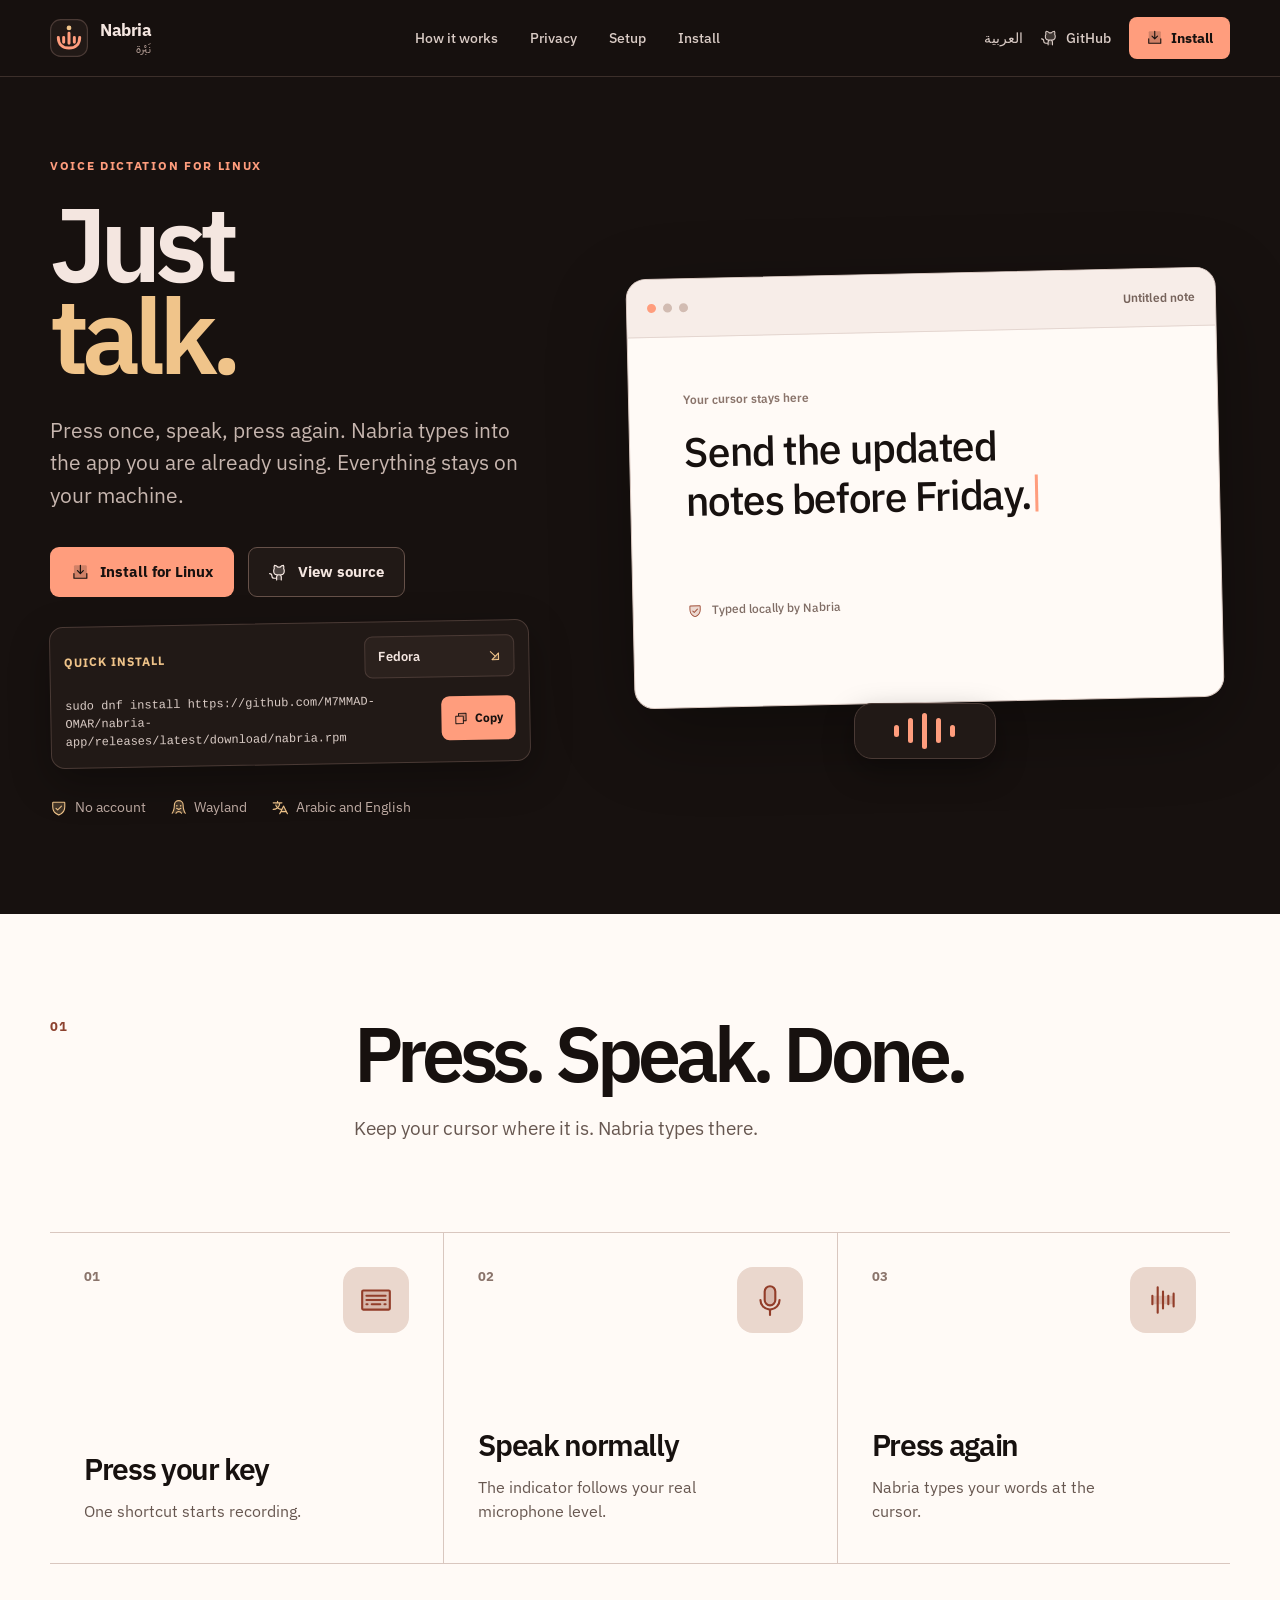
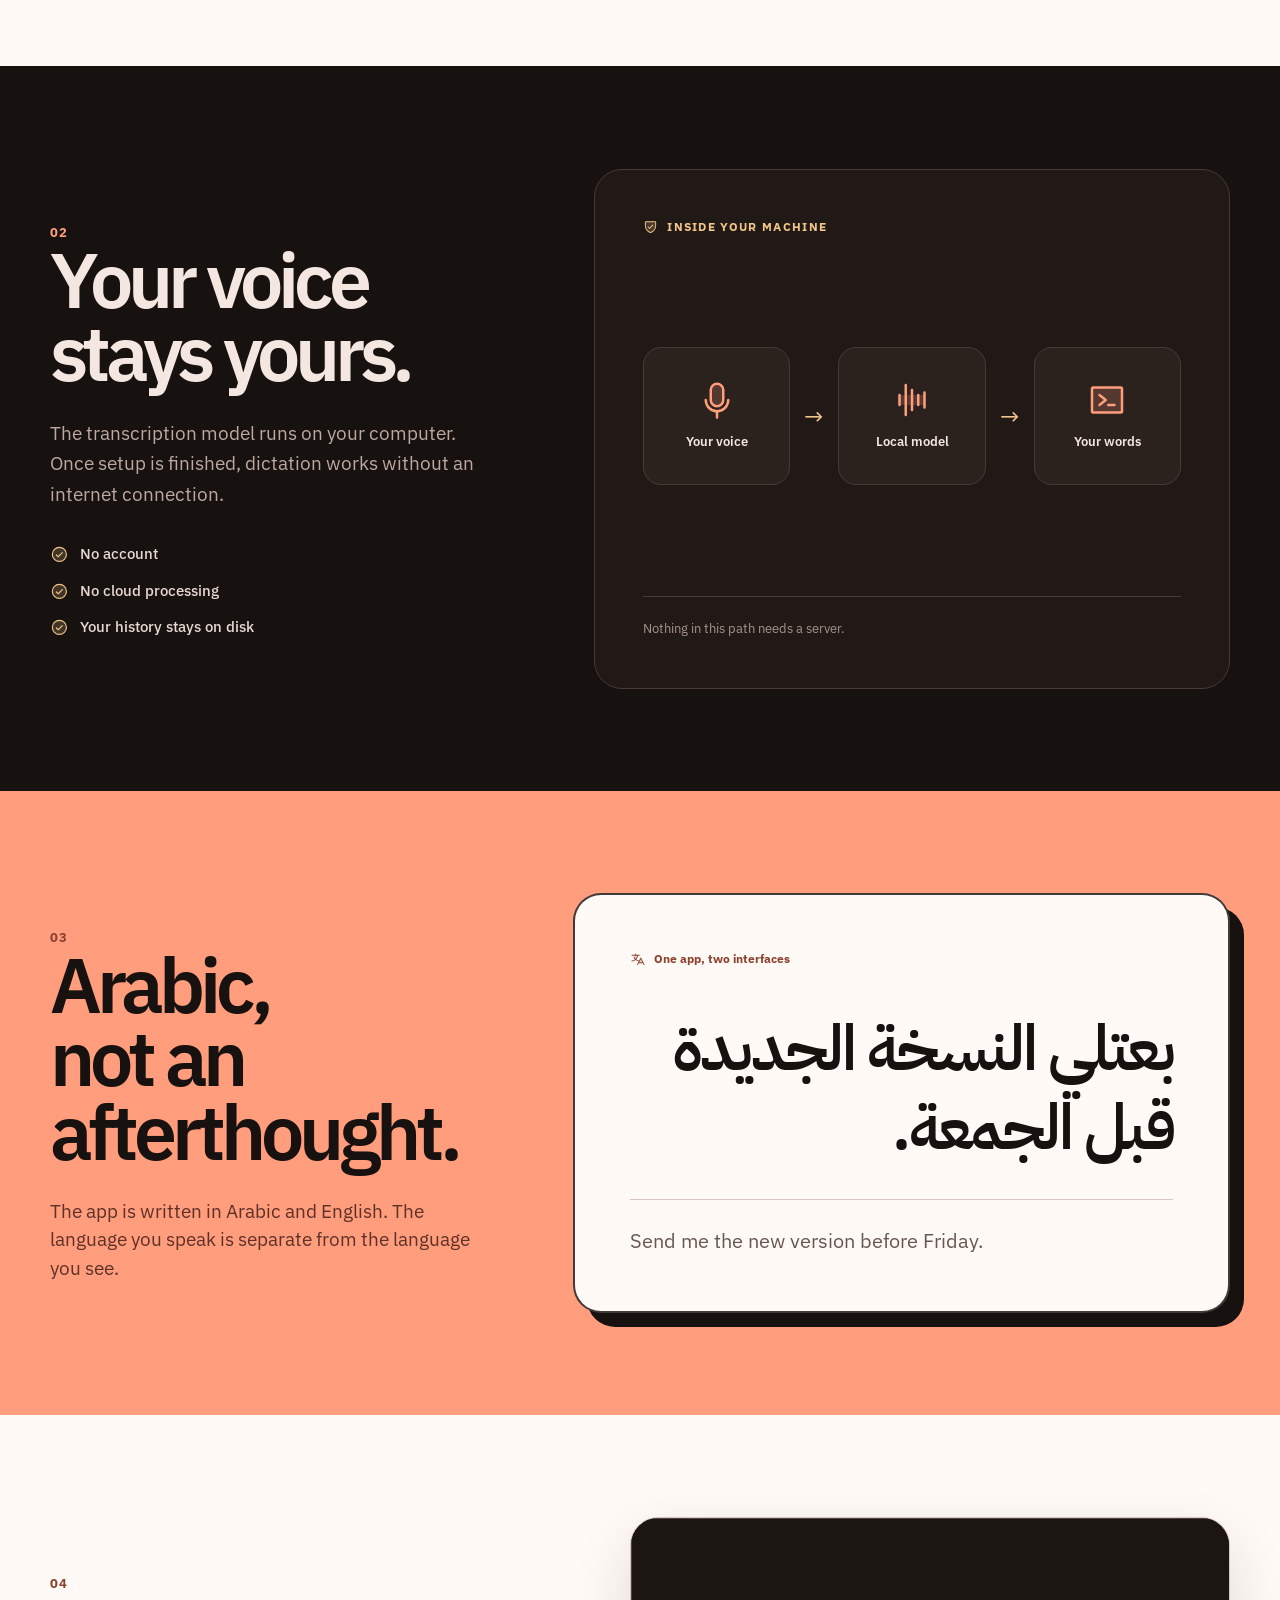
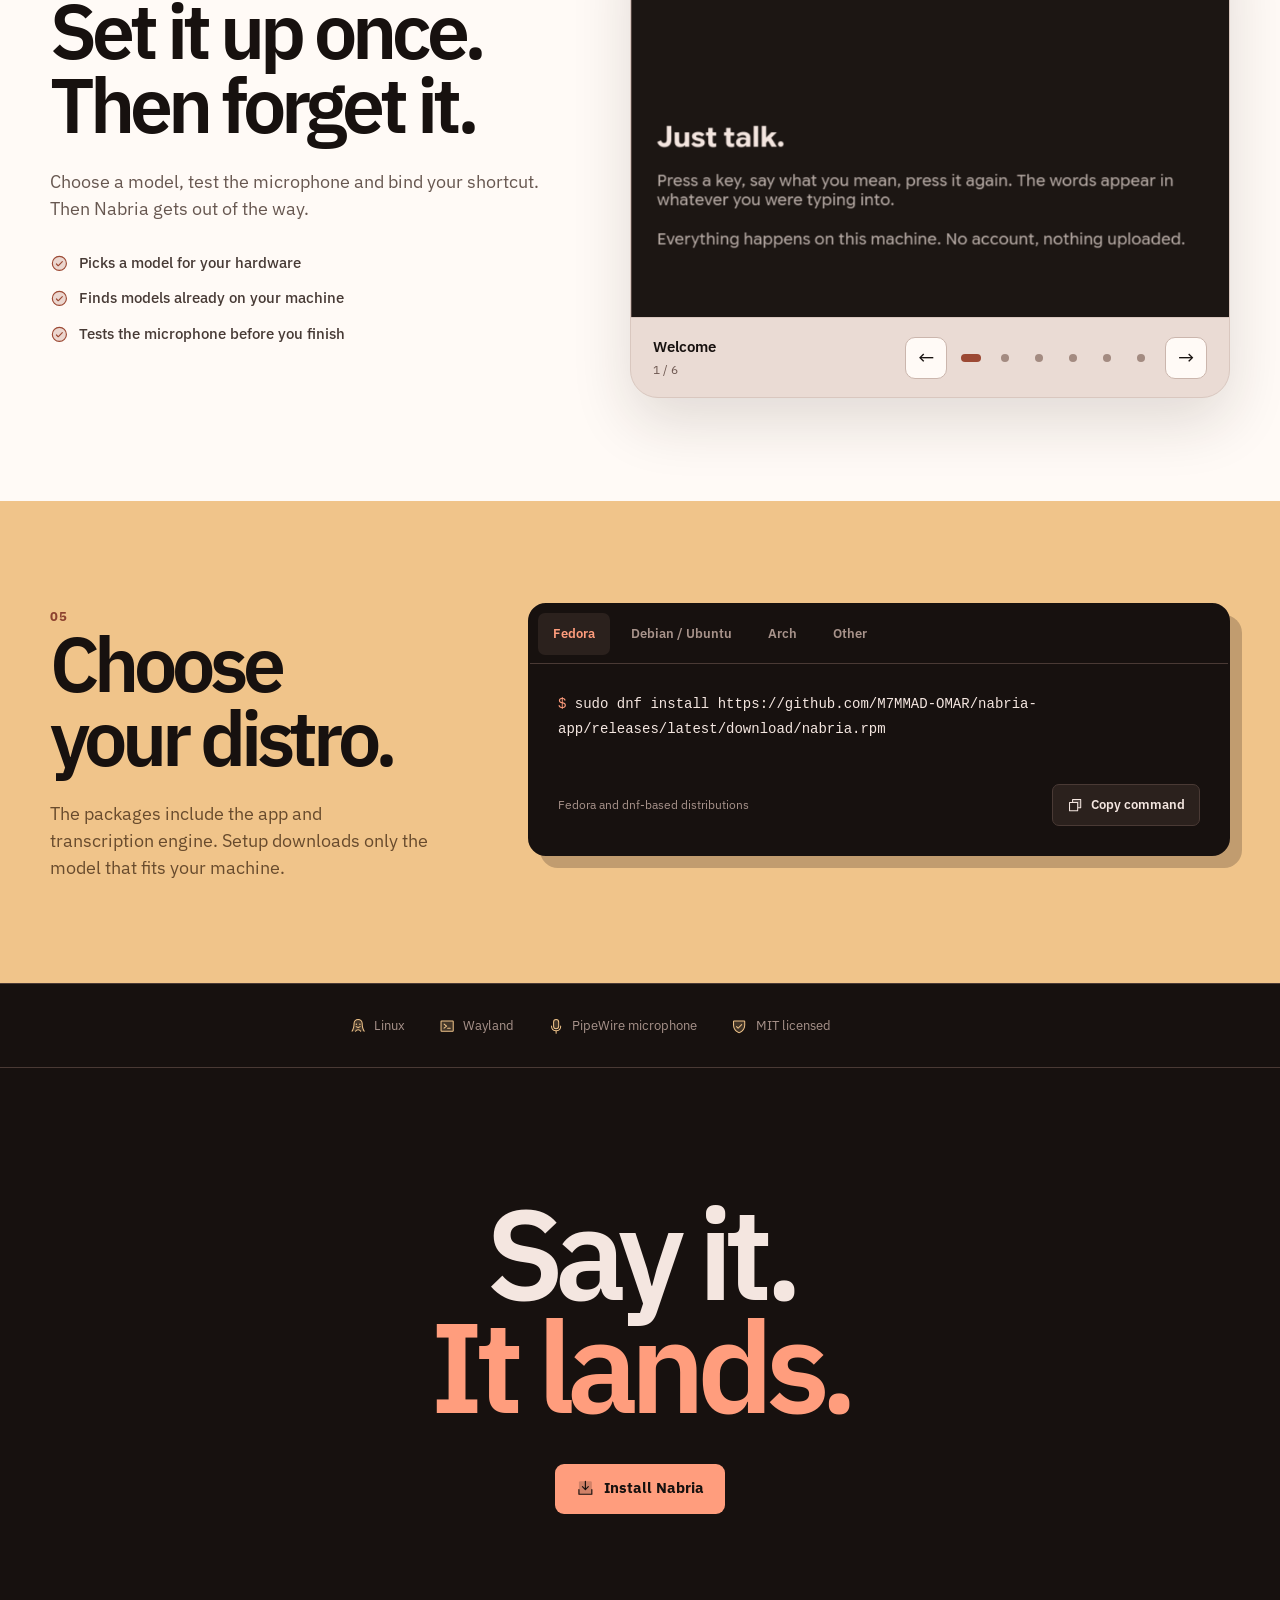
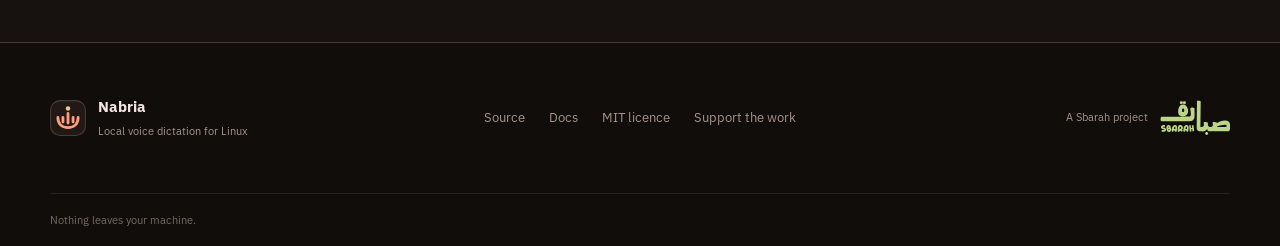
==== docs/index.html @ a2698d6a "Say in the README that the settings window will take a dictation The button exists for the stretch b" ====
<!doctype html>
<html lang="en" dir="ltr">
<head>
  <meta charset="utf-8">
  <meta name="viewport" content="width=device-width, initial-scale=1">
  <meta name="theme-color" content="#17110f">
  <meta name="description" content="Nabria is local voice dictation for Linux. Press once, speak, press again. Your words appear where you were typing.">
  <meta property="og:title" content="Nabria | Just talk">
  <meta property="og:description" content="Local voice dictation for Linux. No account, no cloud.">
  <meta property="og:type" content="website">
  <meta property="og:image" content="assets/nabria-social.png?v=2">
  <title>Nabria | Just talk</title>
  <link rel="icon" href="assets/nabria-mark.svg?v=2" type="image/svg+xml">
  <link rel="preload" href="assets/site.css?v=17" as="style">
  <link rel="stylesheet" href="assets/site.css?v=17">
  <script src="assets/site.js?v=17" defer></script>
</head>
<body>
  <a class="skip-link" href="#main">Skip to content</a>

  <header class="site-header" data-menu-open="false">
    <div class="wrap header-inner">
      <a class="brand" href="./" aria-label="Nabria home">
        <img src="assets/nabria-mark.svg?v=2" alt="" width="38" height="38">
        <span class="brand-name"><strong>Nabria</strong><small lang="ar" dir="rtl">نَبْرة</small></span>
      </a>

      <div class="header-cluster" id="mobile-menu">
        <nav class="primary-nav" aria-label="Main navigation">
          <a href="#how">How it works</a>
          <a href="#privacy">Privacy</a>
          <a href="#setup">Setup</a>
          <a href="#install">Install</a>
        </nav>

        <div class="header-actions">
          <a class="header-link" href="ar/" lang="ar" dir="rtl">العربية</a>
          <a class="header-link" href="https://github.com/M7MMAD-OMAR/nabria-app">
            <svg class="icon" aria-hidden="true"><use href="assets/icons.svg#icon-github-logo"></use></svg>
            GitHub
          </a>
          <a class="header-download" href="#install">
            <svg class="icon" aria-hidden="true"><use href="assets/icons.svg#icon-download-simple"></use></svg>
            Install
          </a>
        </div>
      </div>

      <button class="menu-toggle" type="button" aria-label="Open menu" aria-controls="mobile-menu" aria-expanded="false" data-open-label="Open menu" data-close-label="Close menu"><span></span></button>
    </div>
  </header>

  <main id="main">
    <section class="hero" aria-labelledby="hero-title">
      <div class="wrap hero-grid">
        <div class="hero-copy">
          <p class="eyebrow">Voice dictation for Linux</p>
          <h1 id="hero-title">Just<br><span>talk.</span></h1>
          <p class="hero-lead">Press once, speak, press again. Nabria types into the app you are already using. Everything stays on your machine.</p>
          <div class="hero-actions">
            <a class="button button-primary" href="#install">
              <svg class="icon" aria-hidden="true"><use href="assets/icons.svg#icon-download-simple"></use></svg>
              Install for Linux
            </a>
            <a class="button button-secondary" href="https://github.com/M7MMAD-OMAR/nabria-app">
              <svg class="icon" aria-hidden="true"><use href="assets/icons.svg#icon-github-logo"></use></svg>
              View source
            </a>
          </div>
          <div class="hero-quick-install" data-quick-install>
            <div class="quick-install-head">
              <strong>Quick install</strong>
              <div class="distro-picker" data-distro-picker>
                <button class="distro-trigger" type="button" aria-haspopup="listbox" aria-expanded="false"><span data-distro-label>Fedora</span><svg class="icon" aria-hidden="true"><use href="assets/icons.svg#icon-arrow-up-right"></use></svg></button>
                <ul class="distro-menu" role="listbox" aria-label="Linux distribution" hidden>
                  <li role="option" tabindex="0" aria-selected="true" data-command="sudo dnf install https://github.com/M7MMAD-OMAR/nabria-app/releases/latest/download/nabria.rpm">Fedora</li>
                  <li role="option" tabindex="0" aria-selected="false" data-command="wget https://github.com/M7MMAD-OMAR/nabria-app/releases/latest/download/nabria.deb &amp;&amp; sudo apt install ./nabria.deb">Debian / Ubuntu</li>
                  <li role="option" tabindex="0" aria-selected="false" data-command="yay -S nabria">Arch</li>
                  <li role="option" tabindex="0" aria-selected="false" data-command="curl -fsSL https://github.com/M7MMAD-OMAR/nabria-app/releases/latest/download/install-nabria.sh | sh">Other</li>
                </ul>
              </div>
            </div>
            <div class="quick-install-command"><code id="quick-command" tabindex="0" title="sudo dnf install https://github.com/M7MMAD-OMAR/nabria-app/releases/latest/download/nabria.rpm">sudo dnf install https://github.com/M7MMAD-OMAR/nabria-app/releases/latest/download/nabria.rpm</code><button type="button" data-copy-command data-copy-target="quick-command" data-copied="Copied" aria-label="Copy install command"><svg class="icon" aria-hidden="true"><use href="assets/icons.svg#icon-copy"></use></svg><span>Copy</span></button></div>
          </div>
          <ul class="hero-facts" aria-label="Product facts">
            <li><svg class="icon" aria-hidden="true"><use href="assets/icons.svg#icon-shield-check"></use></svg>No account</li>
            <li><svg class="icon" aria-hidden="true"><use href="assets/icons.svg#icon-linux-logo"></use></svg>Wayland</li>
            <li><svg class="icon" aria-hidden="true"><use href="assets/icons.svg#icon-translate"></use></svg>Arabic and English</li>
          </ul>
        </div>

        <div class="dictation-stage" aria-label="Nabria typing a spoken sentence into a document">
          <div class="editor-window">
            <div class="editor-toolbar">
              <span class="window-dots" aria-hidden="true"><i></i><i></i><i></i></span>
              <span class="editor-title">Untitled note</span>
            </div>
            <div class="editor-body">
              <p class="editor-label">Your cursor stays here</p>
              <p class="typed-line">Send the updated notes before Friday.<span class="cursor" aria-hidden="true"></span></p>
              <p class="editor-note">
                <svg class="icon" aria-hidden="true"><use href="assets/icons.svg#icon-shield-check"></use></svg>
                Typed locally by Nabria
              </p>
            </div>
          </div>
          <div class="nabria-orb" aria-label="Nabria is listening"><i></i><i></i><i></i><i></i><i></i></div>
        </div>
      </div>
    </section>

    <section class="section section-light" id="how" aria-labelledby="how-title">
      <div class="wrap">
        <div class="section-head">
          <span class="section-index">01</span>
          <div>
            <h2 class="section-title" id="how-title">Press. Speak. Done.</h2>
            <p class="section-intro">Keep your cursor where it is. Nabria types there.</p>
          </div>
        </div>

        <div class="steps">
          <article class="step">
            <div class="step-top"><span class="step-number">01</span><span class="step-icon"><svg class="icon" aria-hidden="true"><use href="assets/icons.svg#icon-keyboard"></use></svg></span></div>
            <h3>Press your key</h3>
            <p>One shortcut starts recording.</p>
          </article>
          <article class="step">
            <div class="step-top"><span class="step-number">02</span><span class="step-icon"><svg class="icon" aria-hidden="true"><use href="assets/icons.svg#icon-microphone"></use></svg></span></div>
            <h3>Speak normally</h3>
            <p>The indicator follows your real microphone level.</p>
          </article>
          <article class="step">
            <div class="step-top"><span class="step-number">03</span><span class="step-icon"><svg class="icon" aria-hidden="true"><use href="assets/icons.svg#icon-waveform"></use></svg></span></div>
            <h3>Press again</h3>
            <p>Nabria types your words at the cursor.</p>
          </article>
        </div>
      </div>
    </section>

    <section class="section section-dark" id="privacy" aria-labelledby="privacy-title">
      <div class="wrap privacy-grid">
        <div class="privacy-copy">
          <span class="section-index">02</span>
          <h2 class="section-title" id="privacy-title">Your voice stays yours.</h2>
          <p>The transcription model runs on your computer. Once setup is finished, dictation works without an internet connection.</p>
          <ul class="privacy-list">
            <li><svg class="icon" aria-hidden="true"><use href="assets/icons.svg#icon-check-circle"></use></svg>No account</li>
            <li><svg class="icon" aria-hidden="true"><use href="assets/icons.svg#icon-check-circle"></use></svg>No cloud processing</li>
            <li><svg class="icon" aria-hidden="true"><use href="assets/icons.svg#icon-check-circle"></use></svg>Your history stays on disk</li>
          </ul>
        </div>

        <div class="machine-panel" aria-label="Voice is transcribed inside your machine">
          <div class="machine-label">
            <svg class="icon" aria-hidden="true"><use href="assets/icons.svg#icon-shield-check"></use></svg>
            Inside your machine
          </div>
          <div class="machine-flow">
            <div class="machine-node"><svg class="icon" aria-hidden="true"><use href="assets/icons.svg#icon-microphone"></use></svg><span>Your voice</span></div>
            <span class="flow-arrow" aria-hidden="true">→</span>
            <div class="machine-node"><svg class="icon" aria-hidden="true"><use href="assets/icons.svg#icon-waveform"></use></svg><span>Local model</span></div>
            <span class="flow-arrow" aria-hidden="true">→</span>
            <div class="machine-node"><svg class="icon" aria-hidden="true"><use href="assets/icons.svg#icon-terminal-window"></use></svg><span>Your words</span></div>
          </div>
          <div class="machine-foot">Nothing in this path needs a server.</div>
        </div>
      </div>
    </section>

    <section class="section section-coral" aria-labelledby="language-title">
      <div class="wrap language-grid">
        <div class="language-copy">
          <span class="section-index">03</span>
          <h2 class="section-title" id="language-title">Arabic, not an afterthought.</h2>
          <p>The app is written in Arabic and English. The language you speak is separate from the language you see.</p>
        </div>

        <div class="language-demo">
          <div class="language-demo-label"><svg class="icon" aria-hidden="true"><use href="assets/icons.svg#icon-translate"></use></svg>One app, two interfaces</div>
          <p class="arabic-sample" lang="ar" dir="rtl">بعتلي النسخة الجديدة قبل الجمعة.</p>
          <p class="english-sample">Send me the new version before Friday.</p>
        </div>
      </div>
    </section>

    <section class="section section-light" id="setup" aria-labelledby="setup-title">
      <div class="wrap setup-grid">
        <div class="setup-copy">
          <span class="section-index">04</span>
          <h2 class="section-title" id="setup-title">Set it up once. Then forget it.</h2>
          <p>Choose a model, test the microphone and bind your shortcut. Then Nabria gets out of the way.</p>
          <ul class="setup-notes">
            <li><svg class="icon" aria-hidden="true"><use href="assets/icons.svg#icon-check-circle"></use></svg>Picks a model for your hardware</li>
            <li><svg class="icon" aria-hidden="true"><use href="assets/icons.svg#icon-check-circle"></use></svg>Finds models already on your machine</li>
            <li><svg class="icon" aria-hidden="true"><use href="assets/icons.svg#icon-check-circle"></use></svg>Tests the microphone before you finish</li>
          </ul>
        </div>

        <div class="screenshot-carousel" data-carousel aria-label="Nabria interface screenshots">
          <div class="carousel-viewport">
            <figure class="carousel-slide is-active" data-slide data-caption="Welcome" aria-hidden="false"><img src="screenshots/en/welcome.png" alt="Nabria welcome screen" width="746" height="341"></figure>
            <figure class="carousel-slide" data-slide data-caption="Interface language" aria-hidden="true"><img src="screenshots/en/language.png" alt="Choosing the Nabria interface language" width="746" height="674" loading="lazy"></figure>
            <figure class="carousel-slide" data-slide data-caption="Model choice" aria-hidden="true"><img src="screenshots/en/model.png" alt="Choosing a transcription model" width="746" height="627" loading="lazy"></figure>
            <figure class="carousel-slide" data-slide data-caption="Shortcut setup" aria-hidden="true"><img src="screenshots/en/shortcut.png" alt="Setting the global dictation shortcut" width="746" height="613" loading="lazy"></figure>
            <figure class="carousel-slide" data-slide data-caption="Engine settings" aria-hidden="true"><img src="screenshots/en/settings-engine.png" alt="Nabria engine settings" width="1262" height="530" loading="lazy"></figure>
            <figure class="carousel-slide" data-slide data-caption="Microphone and history" aria-hidden="true"><img src="screenshots/en/settings-microphone.png" alt="Nabria microphone settings and transcript history" width="1262" height="489" loading="lazy"></figure>
          </div>
          <div class="carousel-toolbar">
            <div><strong data-carousel-caption>Welcome</strong><span data-carousel-count>1 / 6</span></div>
            <div class="carousel-controls">
              <button type="button" data-carousel-prev aria-label="Previous screenshot"><span aria-hidden="true">←</span></button>
              <div class="carousel-dots" data-carousel-dots aria-label="Choose screenshot"></div>
              <button type="button" data-carousel-next aria-label="Next screenshot"><span aria-hidden="true">→</span></button>
            </div>
          </div>
        </div>
      </div>
    </section>

    <section class="section section-gold" id="install" aria-labelledby="install-title">
      <div class="wrap install-grid">
        <div class="install-copy">
          <span class="section-index">05</span>
          <h2 class="section-title" id="install-title">Choose your distro.</h2>
          <p>The packages include the app and transcription engine. Setup downloads only the model that fits your machine.</p>
        </div>

        <div class="install-shell" data-install-tabs>
          <div class="install-tabs" role="tablist" aria-label="Installation method">
            <button class="install-tab" id="tab-fedora" type="button" role="tab" aria-selected="true" aria-controls="panel-fedora">Fedora</button>
            <button class="install-tab" id="tab-debian" type="button" role="tab" aria-selected="false" aria-controls="panel-debian" tabindex="-1">Debian / Ubuntu</button>
            <button class="install-tab" id="tab-arch" type="button" role="tab" aria-selected="false" aria-controls="panel-arch" tabindex="-1">Arch</button>
            <button class="install-tab" id="tab-other" type="button" role="tab" aria-selected="false" aria-controls="panel-other" tabindex="-1">Other</button>
          </div>

          <div class="command-panel" id="panel-fedora" role="tabpanel" aria-labelledby="tab-fedora">
            <pre class="command-line">sudo dnf install https://github.com/M7MMAD-OMAR/nabria-app/releases/latest/download/nabria.rpm</pre>
            <div class="command-actions"><span class="command-meta">Fedora and dnf-based distributions</span><button class="copy-button" type="button" data-copy-command data-copied="Copied"><svg class="icon" aria-hidden="true"><use href="assets/icons.svg#icon-copy"></use></svg><span>Copy command</span></button></div>
          </div>
          <div class="command-panel" id="panel-debian" role="tabpanel" aria-labelledby="tab-debian" hidden>
            <pre class="command-line">wget https://github.com/M7MMAD-OMAR/nabria-app/releases/latest/download/nabria.deb && sudo apt install ./nabria.deb</pre>
            <div class="command-actions"><span class="command-meta">Debian, Ubuntu and apt-based distributions</span><button class="copy-button" type="button" data-copy-command data-copied="Copied"><svg class="icon" aria-hidden="true"><use href="assets/icons.svg#icon-copy"></use></svg><span>Copy command</span></button></div>
          </div>
          <div class="command-panel" id="panel-arch" role="tabpanel" aria-labelledby="tab-arch" hidden>
            <pre class="command-line">yay -S nabria</pre>
            <div class="command-actions"><span class="command-meta">Available from the AUR</span><button class="copy-button" type="button" data-copy-command data-copied="Copied"><svg class="icon" aria-hidden="true"><use href="assets/icons.svg#icon-copy"></use></svg><span>Copy command</span></button></div>
          </div>
          <div class="command-panel" id="panel-other" role="tabpanel" aria-labelledby="tab-other" hidden>
            <pre class="command-line">curl -fsSL https://github.com/M7MMAD-OMAR/nabria-app/releases/latest/download/install-nabria.sh | sh</pre>
            <div class="command-actions"><span class="command-meta">User install for other distributions</span><button class="copy-button" type="button" data-copy-command data-copied="Copied"><svg class="icon" aria-hidden="true"><use href="assets/icons.svg#icon-copy"></use></svg><span>Copy command</span></button></div>
          </div>
        </div>
      </div>
    </section>

    <div class="requirements" aria-label="System requirements">
      <ul class="wrap requirements-list">
        <li><svg class="icon" aria-hidden="true"><use href="assets/icons.svg#icon-linux-logo"></use></svg>Linux</li>
        <li><svg class="icon" aria-hidden="true"><use href="assets/icons.svg#icon-terminal-window"></use></svg>Wayland</li>
        <li><svg class="icon" aria-hidden="true"><use href="assets/icons.svg#icon-microphone"></use></svg>PipeWire microphone</li>
        <li><svg class="icon" aria-hidden="true"><use href="assets/icons.svg#icon-shield-check"></use></svg>MIT licensed</li>
      </ul>
    </div>

    <section class="closing" aria-labelledby="closing-title">
      <div class="wrap">
        <h2 class="closing-title" id="closing-title">Say it.<br><span>It lands.</span></h2>
        <a class="button button-primary" href="#install"><svg class="icon" aria-hidden="true"><use href="assets/icons.svg#icon-download-simple"></use></svg>Install Nabria</a>
      </div>
    </section>
  </main>

  <footer class="site-footer">
    <div class="wrap footer-main">
      <a class="footer-brand" href="./"><img src="assets/nabria-mark.svg?v=2" alt="" width="36" height="36"><span><strong>Nabria</strong><small>Local voice dictation for Linux</small></span></a>
      <nav class="footer-links" aria-label="Footer navigation"><a href="https://github.com/M7MMAD-OMAR/nabria-app">Source</a><a href="https://github.com/M7MMAD-OMAR/nabria-app/blob/main/README.md">Docs</a><a href="https://github.com/M7MMAD-OMAR/nabria-app/blob/main/LICENSE">MIT licence</a><a href="https://buymeacoffee.com/m7mmadomar">Support the work</a></nav>
      <a class="sbarah-link" href="https://sbarah.com" aria-label="Visit Sbarah"><span>A Sbarah project</span><img src="assets/sbarah-logo.svg" alt="Sbarah" width="70" height="37"></a>
    </div>
    <div class="wrap footer-bottom"><span>Nothing leaves your machine.</span></div>
  </footer>
</body>
</html>
---- docs/assets/site.css ----
@import url("https://fonts.googleapis.com/css2?family=IBM+Plex+Sans:wght@400;500;600;700&family=IBM+Plex+Sans+Arabic:wght@400;500;600;700&display=swap");

:root {
  --ink: #17110f;
  --ink-soft: #2a201d;
  --night: #17110f;
  --night-raised: #211916;
  --night-soft: #2b211d;
  --cream: #f4e6e0;
  --paper: #fffaf6;
  --sand: #ead7cd;
  --muted: #a8938b;
  --muted-dark: #675750;
  --voice: #ff9d7d;
  --voice-hover: #ffaf93;
  --thinking: #f0c48a;
  --line-dark: #4a3a35;
  --line-light: #d9c7bf;
  --success: #86b98f;
  --error: #ff6f5e;
  --max: 1180px;
  --header-height: 76px;
  --radius-sm: 10px;
  --radius-md: 18px;
  --radius-lg: 28px;
  --font-latin: "IBM Plex Sans", sans-serif;
  --font-arabic: "IBM Plex Sans Arabic", "IBM Plex Sans", sans-serif;
}

* {
  box-sizing: border-box;
}

html {
  scroll-behavior: smooth;
  overflow-x: clip;
}

[id] {
  scroll-margin-top: calc(var(--header-height) + 20px);
}

body {
  margin: 0;
  background: var(--night);
  color: var(--cream);
  font-family: var(--font-latin);
  font-size: 16px;
  line-height: 1.5;
  text-rendering: optimizeLegibility;
  -webkit-font-smoothing: antialiased;
}

html[dir="rtl"] body {
  font-family: var(--font-arabic);
}

body.menu-open {
  overflow: hidden;
}

img,
svg {
  display: block;
  max-width: 100%;
}

button,
a {
  font: inherit;
}

a {
  color: inherit;
}

button {
  color: inherit;
}

::selection {
  background: var(--voice);
  color: var(--ink);
}

.wrap {
  width: min(calc(100% - 48px), var(--max));
  margin-inline: auto;
}

.skip-link {
  position: fixed;
  inset-block-start: 12px;
  inset-inline-start: 12px;
  z-index: 100;
  padding: 10px 14px;
  background: var(--paper);
  color: var(--ink);
  border-radius: 6px;
  transform: translateY(-150%);
}

.skip-link:focus {
  transform: translateY(0);
}

.icon {
  inline-size: 1.25em;
  block-size: 1.25em;
  fill: currentColor;
  flex: none;
}

.site-header {
  position: sticky;
  inset-block-start: 0;
  z-index: 50;
  min-block-size: var(--header-height);
  border-block-end: 1px solid color-mix(in srgb, var(--line-dark), transparent 25%);
  background: color-mix(in srgb, var(--night), transparent 8%);
  backdrop-filter: blur(14px);
}

.header-inner {
  min-block-size: var(--header-height);
  display: grid;
  grid-template-columns: auto 1fr auto;
  align-items: center;
  gap: 36px;
}

.brand {
  display: inline-flex;
  align-items: center;
  gap: 12px;
  color: var(--cream);
  text-decoration: none;
}

.brand img {
  inline-size: 38px;
  block-size: 38px;
}

.brand-name {
  display: grid;
  line-height: 1;
}

.brand-name strong {
  font-size: 17px;
  font-weight: 700;
  letter-spacing: -0.025em;
}

.brand-name small {
  margin-block-start: 5px;
  color: var(--muted);
  font-family: var(--font-arabic);
  font-size: 11px;
  font-weight: 500;
}

.primary-nav {
  justify-self: center;
  display: flex;
  align-items: center;
  gap: 32px;
}

.header-cluster {
  display: contents;
}

.primary-nav a,
.header-link {
  color: #d9cbc5;
  font-size: 14px;
  font-weight: 500;
  text-decoration: none;
  transition: color 160ms ease;
}

.primary-nav a:hover,
.primary-nav a:focus-visible,
.header-link:hover,
.header-link:focus-visible {
  color: var(--voice);
}

.header-actions {
  display: flex;
  align-items: center;
  gap: 18px;
}

.header-link {
  display: inline-flex;
  align-items: center;
  gap: 7px;
}

.header-download {
  min-block-size: 42px;
  padding-inline: 17px;
  display: inline-flex;
  align-items: center;
  gap: 8px;
  border-radius: 8px;
  background: var(--voice);
  color: var(--ink);
  font-size: 14px;
  font-weight: 700;
  text-decoration: none;
  transition: background 160ms ease, transform 160ms ease;
}

.header-download:hover,
.header-download:focus-visible {
  background: var(--voice-hover);
  transform: translateY(-1px);
}

.menu-toggle {
  display: none;
  inline-size: 44px;
  block-size: 44px;
  padding: 0;
  border: 1px solid var(--line-dark);
  border-radius: 8px;
  background: var(--night-raised);
  cursor: pointer;
}

.menu-toggle span,
.menu-toggle::before,
.menu-toggle::after {
  content: "";
  display: block;
  inline-size: 19px;
  block-size: 2px;
  margin: 4px auto;
  border-radius: 2px;
  background: var(--cream);
  transition: transform 160ms ease, opacity 160ms ease;
}

.menu-toggle[aria-expanded="true"] span {
  opacity: 0;
}

.menu-toggle[aria-expanded="true"]::before {
  transform: translateY(6px) rotate(45deg);
}

.menu-toggle[aria-expanded="true"]::after {
  transform: translateY(-6px) rotate(-45deg);
}

.hero {
  min-block-size: calc(100svh - var(--header-height));
  display: grid;
  align-items: center;
  padding-block: 80px 96px;
  overflow: hidden;
}

.hero-grid {
  display: grid;
  grid-template-columns: minmax(0, 0.88fr) minmax(500px, 1.12fr);
  gap: clamp(48px, 7vw, 96px);
  align-items: center;
}

.hero-copy {
  position: relative;
  z-index: 1;
}

.eyebrow {
  margin: 0 0 22px;
  color: var(--voice);
  font-size: 12px;
  font-weight: 700;
  letter-spacing: 0.14em;
  text-transform: uppercase;
}

html[dir="rtl"] .eyebrow {
  letter-spacing: 0;
  text-transform: none;
}

.hero h1,
.section-title,
.closing-title {
  margin: 0;
  font-weight: 600;
  letter-spacing: -0.065em;
  text-wrap: balance;
}

html[dir="rtl"] .hero h1,
html[dir="rtl"] .section-title,
html[dir="rtl"] .closing-title {
  letter-spacing: -0.035em;
}

.hero h1 {
  max-inline-size: 690px;
  font-size: clamp(70px, 8.2vw, 116px);
  line-height: 0.88;
}

.hero h1 span {
  color: var(--thinking);
}

.hero-lead {
  max-inline-size: 560px;
  margin: 32px 0 0;
  color: #c7b6af;
  font-size: clamp(18px, 1.7vw, 21px);
  line-height: 1.55;
  text-wrap: pretty;
}

.hero-actions {
  display: flex;
  align-items: center;
  flex-wrap: wrap;
  gap: 14px;
  margin-block-start: 36px;
}

.button {
  min-block-size: 50px;
  padding-inline: 20px;
  display: inline-flex;
  align-items: center;
  justify-content: center;
  gap: 10px;
  border: 1px solid transparent;
  border-radius: 9px;
  font-size: 15px;
  font-weight: 700;
  text-decoration: none;
  cursor: pointer;
  transition: transform 160ms ease, background 160ms ease, border-color 160ms ease;
}

.button:hover,
.button:focus-visible {
  transform: translateY(-2px);
}

.button-primary {
  background: var(--voice);
  color: var(--ink);
}

.button-primary:hover,
.button-primary:focus-visible {
  background: var(--voice-hover);
}

.button-secondary {
  border-color: #665149;
  background: var(--night-raised);
  color: var(--cream);
}

.button-secondary:hover,
.button-secondary:focus-visible {
  border-color: #72584f;
  background: var(--night-soft);
}

.hero-facts {
  display: flex;
  flex-wrap: wrap;
  gap: 16px 24px;
  margin: 32px 0 0;
  padding: 0;
  color: #c2aea6;
  font-size: 14px;
  list-style: none;
}

.hero-facts li {
  display: inline-flex;
  align-items: center;
  gap: 7px;
}

.hero-facts .icon {
  color: var(--thinking);
}

.hero-quick-install {
  max-inline-size: 580px;
  margin-block-start: 26px;
  padding: 14px;
  display: grid;
  gap: 12px;
  border: 1px solid var(--line-dark);
  border-radius: 14px;
  background: var(--night-raised);
  color: var(--cream);
  box-shadow: 0 14px 40px rgba(0, 0, 0, 0.3);
  transform: rotate(-1deg);
}

html[dir="rtl"] .hero-quick-install {
  transform: rotate(1deg);
}

.quick-install-head {
  display: flex;
  align-items: center;
  justify-content: space-between;
  gap: 14px;
}

.quick-install-head strong {
  color: var(--thinking);
  font-size: 12px;
  font-weight: 700;
  letter-spacing: 0.08em;
  text-transform: uppercase;
}

html[dir="rtl"] .quick-install-head strong {
  letter-spacing: 0;
  text-transform: none;
}

.distro-picker {
  position: relative;
  z-index: 3;
}

.distro-trigger {
  min-block-size: 42px;
  min-inline-size: 150px;
  padding-inline: 13px 11px;
  display: inline-flex;
  align-items: center;
  justify-content: space-between;
  gap: 9px;
  border: 1px solid var(--line-dark);
  border-radius: 8px;
  background: var(--night-soft);
  color: var(--cream);
  font-size: 13px;
  font-weight: 600;
  cursor: pointer;
}

.distro-trigger .icon {
  rotate: 90deg;
  color: var(--thinking);
}

html[dir="rtl"] .distro-trigger .icon {
  rotate: 90deg;
}

.distro-trigger:hover,
.distro-trigger:focus-visible,
.distro-trigger[aria-expanded="true"] {
  border-color: #72584f;
}

.distro-menu {
  position: absolute;
  inset-block-start: calc(100% + 8px);
  inset-inline-end: 0;
  inline-size: 100%;
  margin: 0;
  padding: 5px;
  display: grid;
  gap: 2px;
  border: 1px solid var(--line-dark);
  border-radius: 10px;
  background: var(--night-soft);
  box-shadow: 0 18px 44px rgba(0, 0, 0, 0.5);
  list-style: none;
}

.distro-menu[hidden] {
  display: none;
}

.distro-menu li {
  min-block-size: 40px;
  padding-inline: 12px;
  display: flex;
  align-items: center;
  border-radius: 7px;
  color: #d9cbc5;
  font-size: 13px;
  text-align: start;
  cursor: pointer;
}

.distro-menu li:hover,
.distro-menu li:focus-visible {
  background: var(--night);
  color: var(--cream);
  outline: none;
}

.distro-menu li[aria-selected="true"] {
  color: var(--voice);
  font-weight: 700;
}

.quick-install-command {
  min-inline-size: 0;
  display: grid;
  grid-template-columns: minmax(0, 1fr) auto;
  align-items: center;
  gap: 10px;
  direction: ltr;
}

.quick-install-command code {
  min-inline-size: 0;
  padding-block: 2px;
  color: #d9cbc5;
  font-family: ui-monospace, "SFMono-Regular", Consolas, monospace;
  font-size: 12px;
  line-height: 1.5;
  white-space: normal;
  overflow-wrap: anywhere;
  unicode-bidi: isolate;
  text-align: left;
  user-select: all;
}

.quick-install-command button {
  min-block-size: 44px;
  padding-inline: 12px;
  display: inline-flex;
  align-items: center;
  gap: 7px;
  border: 0;
  border-radius: 8px;
  background: var(--voice);
  color: var(--ink);
  font-size: 12px;
  font-weight: 700;
  cursor: pointer;
}

.quick-install-command button:hover,
.quick-install-command button:focus-visible {
  background: var(--voice-hover);
}

html[dir="rtl"] .quick-install-command button {
  direction: rtl;
}

.dictation-stage {
  position: relative;
  min-block-size: 610px;
  display: grid;
  place-items: center;
}

.editor-window {
  position: relative;
  inline-size: min(100%, 590px);
  min-block-size: 430px;
  border: 1px solid #dac9c2;
  border-radius: 20px;
  background: var(--paper);
  color: var(--ink);
  box-shadow: 0 26px 80px rgba(0, 0, 0, 0.32);
  transform: rotate(-1.25deg);
  overflow: hidden;
}

html[dir="rtl"] .editor-window {
  transform: rotate(1.25deg);
}

.editor-toolbar {
  min-block-size: 58px;
  padding-inline: 20px;
  display: flex;
  align-items: center;
  justify-content: space-between;
  border-block-end: 1px solid #e4d6d0;
  background: #f7ede8;
}

.window-dots {
  display: flex;
  gap: 7px;
}

.window-dots i {
  inline-size: 9px;
  block-size: 9px;
  border-radius: 50%;
  background: #d2bcb2;
}

.window-dots i:first-child {
  background: var(--voice);
}

.editor-title {
  color: #76635b;
  font-size: 12px;
  font-weight: 600;
}

.editor-body {
  padding: clamp(30px, 5vw, 54px);
}

.editor-label {
  margin: 0 0 18px;
  color: #8a746b;
  font-size: 12px;
  font-weight: 600;
}

.typed-line {
  min-block-size: 132px;
  margin: 0;
  color: var(--ink);
  font-size: clamp(28px, 3.2vw, 42px);
  font-weight: 500;
  line-height: 1.2;
  letter-spacing: -0.035em;
  text-wrap: balance;
}

html[dir="rtl"] .typed-line {
  letter-spacing: -0.02em;
}

.cursor {
  display: inline-block;
  inline-size: 3px;
  block-size: 0.92em;
  margin-inline-start: 4px;
  vertical-align: -0.08em;
  background: var(--voice);
  animation: blink 900ms steps(1, end) infinite;
}

.editor-note {
  margin-block-start: 42px;
  display: flex;
  align-items: center;
  gap: 9px;
  color: #7f6c64;
  font-size: 12px;
  font-weight: 500;
}

.editor-note .icon {
  color: #a04f39;
}

.nabria-orb {
  position: absolute;
  inset-inline-start: 50%;
  inset-block-end: 34px;
  translate: -50% 0;
  inline-size: 142px;
  block-size: 56px;
  display: flex;
  align-items: center;
  justify-content: center;
  gap: 9px;
  border: 1px solid var(--line-dark);
  border-radius: 18px;
  background: var(--night-raised);
  box-shadow: 0 12px 30px rgba(0, 0, 0, 0.35);
}

html[dir="rtl"] .nabria-orb {
  translate: 50% 0;
}

.nabria-orb i {
  inline-size: 5px;
  block-size: var(--bar-height);
  border-radius: 99px;
  background: var(--voice);
  animation: voice 820ms ease-in-out infinite alternate;
  transform-origin: center;
}

.nabria-orb i:nth-child(1),
.nabria-orb i:nth-child(5) {
  --bar-height: 12px;
  animation-delay: -280ms;
}

.nabria-orb i:nth-child(2),
.nabria-orb i:nth-child(4) {
  --bar-height: 25px;
  animation-delay: -120ms;
}

.nabria-orb i:nth-child(3) {
  --bar-height: 36px;
}

.section {
  padding-block: clamp(80px, 8vw, 120px);
}

.section-light {
  background: var(--paper);
  color: var(--ink);
}

.section-coral {
  background: var(--voice);
  color: var(--ink);
}

.section-gold {
  background: var(--thinking);
  color: var(--ink);
}

.section-head {
  display: grid;
  grid-template-columns: 0.45fr 1.55fr;
  gap: 50px;
  align-items: start;
  margin-block-end: clamp(54px, 7vw, 88px);
}

.section-index {
  color: var(--voice);
  font-size: 13px;
  font-weight: 700;
  letter-spacing: 0.08em;
}

.section-light .section-index,
.section-coral .section-index,
.section-gold .section-index {
  color: #8c422f;
}

.section-title {
  max-inline-size: 840px;
  font-size: clamp(48px, 6vw, 82px);
  line-height: 0.96;
}

.section-intro {
  max-inline-size: 590px;
  margin: 24px 0 0;
  color: var(--muted-dark);
  font-size: 19px;
  line-height: 1.55;
  text-wrap: pretty;
}

.section-dark .section-intro {
  color: #bca9a2;
}

.steps {
  display: grid;
  grid-template-columns: repeat(3, 1fr);
  border-block: 1px solid var(--line-light);
}

.step {
  min-block-size: 330px;
  padding: 34px 34px 40px;
  display: flex;
  flex-direction: column;
}

.step + .step {
  border-inline-start: 1px solid var(--line-light);
}

.step-top {
  display: flex;
  align-items: flex-start;
  justify-content: space-between;
  gap: 20px;
}

.step-number {
  color: #8a746b;
  font-size: 13px;
  font-weight: 700;
}

.step-icon {
  inline-size: 66px;
  block-size: 66px;
  display: grid;
  place-items: center;
  border-radius: 16px;
  background: var(--sand);
  color: #923d29;
}

.step-icon .icon {
  inline-size: 34px;
  block-size: 34px;
}

.step h3 {
  margin: auto 0 8px;
  font-size: 30px;
  font-weight: 600;
  letter-spacing: -0.045em;
}

html[dir="rtl"] .step h3 {
  letter-spacing: -0.025em;
}

.step p {
  max-inline-size: 270px;
  margin: 0;
  color: var(--muted-dark);
  font-size: 16px;
}

.privacy-grid {
  display: grid;
  grid-template-columns: 0.82fr 1.18fr;
  gap: clamp(54px, 8vw, 110px);
  align-items: center;
}

.privacy-copy .section-title {
  max-inline-size: 550px;
}

.privacy-copy p {
  max-inline-size: 520px;
  margin: 28px 0 0;
  color: #bea9a1;
  font-size: 19px;
  line-height: 1.6;
}

.privacy-list {
  display: grid;
  gap: 14px;
  margin: 34px 0 0;
  padding: 0;
  list-style: none;
}

.privacy-list li {
  display: flex;
  align-items: center;
  gap: 11px;
  color: #e8d9d2;
  font-size: 15px;
  font-weight: 500;
}

.privacy-list .icon {
  color: var(--thinking);
}

.machine-panel {
  position: relative;
  min-block-size: 520px;
  padding: clamp(28px, 4vw, 48px);
  border: 1px solid var(--line-dark);
  border-radius: var(--radius-lg);
  background: var(--night-raised);
  overflow: hidden;
}

.machine-label {
  display: flex;
  align-items: center;
  gap: 9px;
  color: var(--thinking);
  font-size: 12px;
  font-weight: 700;
  letter-spacing: 0.11em;
  text-transform: uppercase;
}

html[dir="rtl"] .machine-label {
  letter-spacing: 0;
  text-transform: none;
}

.machine-flow {
  min-block-size: 360px;
  display: grid;
  grid-template-columns: 1fr auto 1fr auto 1fr;
  align-items: center;
  gap: 14px;
}

.machine-node {
  min-block-size: 138px;
  padding: 18px 12px;
  display: grid;
  place-items: center;
  align-content: center;
  gap: 12px;
  border: 1px solid var(--line-dark);
  border-radius: var(--radius-md);
  background: var(--night-soft);
  color: var(--cream);
  text-align: center;
}

.machine-node .icon {
  inline-size: 40px;
  block-size: 40px;
  color: var(--voice);
}

.machine-node span {
  font-size: 13px;
  font-weight: 600;
}

.flow-arrow {
  color: var(--thinking);
  font-size: 24px;
}

html[dir="rtl"] .flow-arrow {
  transform: rotate(180deg);
}

.machine-foot {
  padding-block-start: 22px;
  border-block-start: 1px solid var(--line-dark);
  color: var(--muted);
  font-size: 13px;
}

.language-grid {
  display: grid;
  grid-template-columns: 0.78fr 1.22fr;
  gap: clamp(50px, 8vw, 110px);
  align-items: center;
}

.language-copy .section-title {
  max-inline-size: 590px;
}

.language-copy p {
  max-inline-size: 520px;
  margin: 28px 0 0;
  color: #5f3026;
  font-size: 19px;
}

.language-demo {
  padding: clamp(28px, 5vw, 55px);
  border: 2px solid color-mix(in srgb, var(--ink), transparent 18%);
  border-radius: var(--radius-lg);
  background: var(--paper);
  box-shadow: 14px 14px 0 var(--ink);
}

.language-demo-label {
  display: flex;
  align-items: center;
  gap: 9px;
  color: #8c422f;
  font-size: 12px;
  font-weight: 700;
}

.arabic-sample {
  margin: 42px 0 32px;
  font-family: var(--font-arabic);
  font-size: clamp(42px, 5vw, 70px);
  font-weight: 600;
  line-height: 1.22;
  letter-spacing: -0.04em;
  text-align: right;
}

.english-sample {
  margin: 0;
  padding-block-start: 26px;
  border-block-start: 1px solid var(--line-light);
  color: var(--muted-dark);
  font-size: 20px;
}

.setup-grid {
  display: grid;
  grid-template-columns: 0.9fr 1.1fr;
  gap: clamp(54px, 7vw, 92px);
  align-items: center;
}

.setup-copy .section-title {
  max-inline-size: 560px;
}

.setup-copy p {
  max-inline-size: 500px;
  margin: 26px 0 0;
  color: var(--muted-dark);
  font-size: 18px;
}

.setup-notes {
  display: grid;
  gap: 13px;
  margin: 30px 0 0;
  padding: 0;
  list-style: none;
}

.setup-notes li {
  display: flex;
  align-items: center;
  gap: 10px;
  color: #473a35;
  font-size: 15px;
  font-weight: 500;
}

.setup-notes .icon {
  color: #9c4934;
}

.screenshot-carousel {
  position: relative;
  border: 1px solid var(--line-light);
  border-radius: var(--radius-lg);
  background: #eadbd4;
  box-shadow: 0 24px 60px rgba(45, 27, 21, 0.14);
  overflow: hidden;
}

.carousel-viewport {
  position: relative;
  aspect-ratio: 3 / 2;
  background: var(--night-raised);
  overflow: hidden;
}

.carousel-slide {
  position: absolute;
  inset: 0;
  margin: 0;
  display: grid;
  place-items: center;
  opacity: 0;
  visibility: hidden;
  transform: translateX(5%);
  transition: opacity 260ms ease, transform 360ms cubic-bezier(0.22, 1, 0.36, 1), visibility 0s linear 360ms;
}

html[dir="rtl"] .carousel-slide {
  transform: translateX(-5%);
}

.carousel-slide.is-active {
  opacity: 1;
  visibility: visible;
  transform: translateX(0);
  transition-delay: 0s;
}

.carousel-slide img {
  inline-size: 100%;
  block-size: 100%;
  object-fit: contain;
}

.carousel-toolbar {
  padding: 18px 22px;
  display: flex;
  align-items: center;
  justify-content: space-between;
  gap: 16px;
  border-block-start: 1px solid var(--line-light);
  color: var(--muted-dark);
  font-size: 14px;
}

.carousel-toolbar > div:first-child {
  min-inline-size: 0;
  display: grid;
  gap: 3px;
}

.carousel-toolbar strong {
  color: var(--ink);
  font-size: 15px;
  font-weight: 600;
}

.carousel-toolbar [data-carousel-count] {
  color: #6d5750;
  font-size: 12px;
}

.carousel-controls {
  display: flex;
  align-items: center;
  gap: 10px;
}

.carousel-controls > button {
  inline-size: 42px;
  block-size: 42px;
  padding: 0;
  display: grid;
  place-items: center;
  border: 1px solid #cbb6ad;
  border-radius: 10px;
  background: var(--paper);
  color: var(--ink);
  font-size: 20px;
  cursor: pointer;
  transition: color 160ms ease, border-color 160ms ease, background 160ms ease, transform 160ms ease;
}

.carousel-controls > button:hover,
.carousel-controls > button:focus-visible {
  border-color: #9c4934;
  background: var(--sand);
  color: #8c422f;
  transform: translateY(-1px);
}

.carousel-dots {
  display: flex;
  align-items: center;
  gap: 6px;
}

.carousel-dot {
  position: relative;
  inline-size: 28px;
  block-size: 42px;
  padding: 0;
  border: 0;
  background: transparent;
  cursor: pointer;
}

.carousel-dot::after {
  content: "";
  position: absolute;
  inset-block-start: 50%;
  inset-inline-start: 50%;
  inline-size: 8px;
  block-size: 8px;
  border-radius: 999px;
  background: #a38b81;
  translate: -50% -50%;
  transition: inline-size 180ms ease, background 180ms ease;
}

.carousel-dot[aria-current="true"]::after {
  inline-size: 20px;
  background: #9c4934;
}

.install-grid {
  display: grid;
  grid-template-columns: 0.7fr 1.3fr;
  gap: clamp(52px, 8vw, 100px);
  align-items: start;
}

.install-copy .section-title {
  max-inline-size: 510px;
}

.install-copy p {
  max-inline-size: 490px;
  margin: 25px 0 0;
  color: #684b2d;
  font-size: 18px;
}

.install-shell {
  border: 2px solid var(--ink);
  border-radius: var(--radius-md);
  background: var(--night);
  color: var(--cream);
  box-shadow: 12px 12px 0 rgba(23, 17, 15, 0.22);
  overflow: hidden;
}

.install-tabs {
  padding: 8px;
  display: flex;
  gap: 6px;
  border-block-end: 1px solid var(--line-dark);
  overflow-x: auto;
  scrollbar-width: none;
}

.install-tabs::-webkit-scrollbar {
  display: none;
}

.install-tab {
  min-block-size: 42px;
  padding-inline: 15px;
  flex: 0 0 auto;
  border: 0;
  border-radius: 7px;
  background: transparent;
  color: var(--muted);
  font-size: 13px;
  font-weight: 600;
  cursor: pointer;
}

.install-tab:hover,
.install-tab:focus-visible {
  color: var(--cream);
}

.install-tab[aria-selected="true"] {
  background: var(--night-soft);
  color: var(--voice);
}

.command-panel {
  min-block-size: 190px;
  padding: 28px;
  display: flex;
  flex-direction: column;
  justify-content: space-between;
  gap: 26px;
}

.command-panel[hidden] {
  display: none;
}

.command-line {
  margin: 0;
  color: var(--cream);
  font-family: ui-monospace, "SFMono-Regular", Consolas, monospace;
  font-size: 14px;
  line-height: 1.75;
  direction: ltr;
  text-align: left;
  white-space: pre-wrap;
  overflow-wrap: anywhere;
}

.command-line::before {
  content: "$ ";
  color: var(--voice);
}

.command-actions {
  display: flex;
  align-items: center;
  justify-content: space-between;
  gap: 16px;
}

.command-meta {
  color: var(--muted);
  font-size: 12px;
}

.copy-button {
  min-block-size: 42px;
  padding-inline: 14px;
  display: inline-flex;
  align-items: center;
  gap: 8px;
  border: 1px solid var(--line-dark);
  border-radius: 7px;
  background: var(--night-soft);
  color: var(--cream);
  font-size: 13px;
  font-weight: 600;
  cursor: pointer;
}

.copy-button:hover,
.copy-button:focus-visible {
  border-color: var(--voice);
}

.copy-button.is-copied {
  color: var(--thinking);
}

.requirements {
  padding-block: 32px;
  border-block: 1px solid var(--line-dark);
  background: var(--night);
}

.requirements-list {
  display: flex;
  align-items: center;
  justify-content: center;
  flex-wrap: wrap;
  gap: 16px 34px;
  margin: 0;
  padding: 0;
  color: var(--muted);
  font-size: 13px;
  list-style: none;
}

.requirements-list li {
  display: inline-flex;
  align-items: center;
  gap: 8px;
}

.requirements-list .icon {
  color: var(--thinking);
}

.closing {
  padding-block: clamp(92px, 10vw, 140px);
  text-align: center;
}

.closing-title {
  max-inline-size: 900px;
  margin-inline: auto;
  font-size: clamp(62px, 10vw, 138px);
  line-height: 0.88;
}

html[dir="rtl"] .closing-title {
  line-height: 1.04;
}

.closing-title span {
  color: var(--voice);
}

.closing .button {
  margin-block-start: 42px;
}

html[dir="rtl"] .closing .button {
  margin-block-start: 64px;
}

.site-footer {
  border-block-start: 1px solid var(--line-dark);
  background: #110d0b;
}

.footer-main {
  min-block-size: 150px;
  padding-block: 34px;
  display: grid;
  grid-template-columns: 1fr auto 1fr;
  align-items: center;
  gap: 36px;
}

.footer-brand {
  display: flex;
  align-items: center;
  gap: 12px;
  color: var(--cream);
  text-decoration: none;
}

.footer-brand img {
  inline-size: 36px;
  block-size: 36px;
}

.footer-brand strong {
  display: block;
  font-size: 15px;
}

.footer-brand small {
  display: block;
  margin-block-start: 4px;
  color: var(--muted);
  font-size: 11px;
}

.footer-links {
  display: flex;
  align-items: center;
  gap: 24px;
}

.footer-links a {
  color: var(--muted);
  font-size: 13px;
  text-decoration: none;
}

.footer-links a:hover,
.footer-links a:focus-visible {
  color: var(--voice);
}

.sbarah-link {
  justify-self: end;
  display: flex;
  align-items: center;
  gap: 12px;
  color: var(--muted);
  font-size: 11px;
  text-decoration: none;
}

.sbarah-link img {
  inline-size: 70px;
  block-size: 37px;
}

.sbarah-link:hover span,
.sbarah-link:focus-visible span {
  color: var(--cream);
}

.footer-bottom {
  padding-block: 18px;
  display: flex;
  align-items: center;
  justify-content: flex-start;
  gap: 16px;
  border-block-start: 1px solid #2a211e;
  color: #796861;
  font-size: 11px;
}

:focus-visible {
  outline: 3px solid var(--thinking);
  outline-offset: 3px;
}

@keyframes voice {
  to {
    transform: scaleY(0.4);
  }
}

@keyframes blink {
  50% {
    opacity: 0;
  }
}

@media (max-width: 980px) {
  .header-inner {
    grid-template-columns: auto 1fr;
  }

  .menu-toggle {
    display: block;
    justify-self: end;
  }

  .header-cluster {
    position: fixed;
    inset-block-start: var(--header-height);
    inset-block-end: 0;
    inset-inline-end: 0;
    inline-size: min(80vw, 340px);
    block-size: calc(100dvh - var(--header-height));
    z-index: 45;
    display: flex;
    flex-direction: column;
    padding: 28px 24px calc(30px + env(safe-area-inset-bottom));
    border-inline-start: 1px solid var(--line-dark);
    background: var(--night-raised);
    box-shadow: -24px 0 70px rgba(0, 0, 0, 0.38);
    overflow-y: auto;
    opacity: 0;
    visibility: hidden;
    pointer-events: none;
    transform: translateX(105%);
    transition: transform 340ms cubic-bezier(0.22, 1, 0.36, 1), opacity 220ms ease, visibility 0s linear 340ms;
  }

  html[dir="rtl"] .header-cluster {
    border-inline-start: 0;
    border-inline-end: 1px solid var(--line-dark);
    box-shadow: 24px 0 70px rgba(0, 0, 0, 0.38);
    transform: translateX(-105%);
  }

  .site-header[data-menu-open="true"] .header-cluster,
  html[dir="rtl"] .site-header[data-menu-open="true"] .header-cluster {
    opacity: 1;
    visibility: visible;
    pointer-events: auto;
    transform: translateX(0);
    transition-delay: 0s;
  }

  .primary-nav {
    justify-self: auto;
    align-items: stretch;
    flex-direction: column;
    gap: 6px;
  }

  .primary-nav a {
    inline-size: 100%;
    min-block-size: 50px;
    display: flex;
    align-items: center;
    padding-inline: 14px;
    border-radius: 9px;
    font-size: 18px;
  }

  .primary-nav a:hover,
  .primary-nav a:focus-visible {
    background: var(--night-soft);
  }

  .header-actions {
    margin-block-start: auto;
    padding-block-start: 22px;
    display: grid;
    gap: 10px;
    border-block-start: 1px solid var(--line-dark);
    flex-direction: column;
    align-items: stretch;
  }

  body::before {
    content: "";
    position: fixed;
    inset: var(--header-height) 0 0;
    z-index: 40;
    background: rgba(10, 7, 6, 0.72);
    opacity: 0;
    visibility: hidden;
    pointer-events: none;
    backdrop-filter: blur(3px);
    transition: opacity 260ms ease, visibility 0s linear 340ms;
  }

  body.menu-open::before {
    opacity: 1;
    visibility: visible;
    pointer-events: auto;
    transition-delay: 0s;
  }

  .header-actions .header-link,
  .header-actions .header-download {
    min-block-size: 48px;
    justify-content: center;
  }

  .hero-grid,
  .privacy-grid,
  .language-grid,
  .setup-grid,
  .install-grid {
    grid-template-columns: 1fr;
  }

  .hero {
    padding-block-start: 64px;
  }

  .hero-copy {
    max-inline-size: 760px;
  }

  .dictation-stage {
    min-block-size: 560px;
  }

  .editor-window {
    inline-size: min(92%, 650px);
  }

  .section-head {
    grid-template-columns: 1fr;
    gap: 18px;
  }

  .privacy-copy,
  .language-copy,
  .setup-copy,
  .install-copy {
    max-inline-size: 720px;
  }

  .language-demo {
    max-inline-size: 760px;
  }

  .screenshot-carousel,
  .install-shell,
  .machine-panel {
    inline-size: 100%;
  }
}

@media (max-width: 720px) {
  .wrap {
    width: min(calc(100% - 32px), var(--max));
  }

  .brand-name small {
    display: none;
  }

  .hero {
    min-block-size: auto;
    padding-block: 54px 70px;
  }

  .hero h1 {
    font-size: clamp(62px, 19vw, 86px);
  }

  .hero-lead {
    margin-block-start: 24px;
    font-size: 17px;
  }

  .hero-actions {
    align-items: stretch;
  }

  .hero-actions .button {
    flex: 1 1 100%;
  }

  .hero-facts {
    display: grid;
    gap: 12px;
  }

  .hero-quick-install,
  html[dir="rtl"] .hero-quick-install {
    transform: none;
  }

  .quick-install-command {
    grid-template-columns: 1fr;
  }

  .quick-install-command button {
    inline-size: 100%;
    justify-content: center;
  }

  .dictation-stage {
    min-block-size: 455px;
  }

  .editor-window,
  html[dir="rtl"] .editor-window {
    inline-size: 96%;
    min-block-size: 350px;
    transform: none;
  }

  .editor-body {
    padding: 28px;
  }

  .typed-line {
    min-block-size: 105px;
    font-size: 29px;
  }

  .editor-note {
    margin-block-start: 25px;
  }

  .nabria-orb {
    inset-block-end: 12px;
  }

  .section {
    padding-block: 82px;
  }

  .section-title {
    font-size: clamp(44px, 13vw, 64px);
  }

  .section-intro,
  .privacy-copy p,
  .language-copy p,
  .setup-copy p,
  .install-copy p {
    font-size: 17px;
  }

  .steps {
    grid-template-columns: 1fr;
  }

  .step {
    min-block-size: 250px;
    padding: 28px 0;
  }

  .step + .step {
    border-inline-start: 0;
    border-block-start: 1px solid var(--line-light);
  }

  .step-icon {
    margin-inline-end: 4px;
  }

  .machine-panel {
    min-block-size: auto;
    padding: 26px;
  }

  .machine-flow {
    min-block-size: auto;
    grid-template-columns: 1fr;
    gap: 12px;
    padding-block: 30px;
  }

  .machine-node {
    min-block-size: 104px;
  }

  .flow-arrow,
  html[dir="rtl"] .flow-arrow {
    justify-self: center;
    transform: rotate(90deg);
  }

  .language-demo {
    padding: 28px;
    box-shadow: 8px 8px 0 var(--ink);
  }

  .arabic-sample {
    margin-block: 34px 26px;
    font-size: clamp(38px, 12vw, 54px);
  }

  .carousel-toolbar {
    align-items: flex-start;
    flex-direction: column;
  }

  .carousel-controls {
    inline-size: 100%;
    justify-content: space-between;
  }

  .install-shell {
    box-shadow: 8px 8px 0 rgba(23, 17, 15, 0.22);
  }

  .command-panel {
    padding: 22px;
  }

  .command-actions {
    align-items: flex-start;
    flex-direction: column;
  }

  .copy-button {
    inline-size: 100%;
    justify-content: center;
  }

  .footer-main {
    grid-template-columns: 1fr;
    justify-items: start;
  }

  .footer-links {
    flex-wrap: wrap;
  }

  .sbarah-link {
    justify-self: start;
  }

  .footer-bottom {
    align-items: flex-start;
    flex-direction: column;
  }
}

@media (prefers-reduced-motion: reduce) {
  html {
    scroll-behavior: auto;
  }

  *,
  *::before,
  *::after {
    animation-duration: 1ms !important;
    animation-iteration-count: 1 !important;
    scroll-behavior: auto !important;
    transition-duration: 1ms !important;
  }
}
---- docs/assets/site.css ----
@import url("https://fonts.googleapis.com/css2?family=IBM+Plex+Sans:wght@400;500;600;700&family=IBM+Plex+Sans+Arabic:wght@400;500;600;700&display=swap");

:root {
  --ink: #17110f;
  --ink-soft: #2a201d;
  --night: #17110f;
  --night-raised: #211916;
  --night-soft: #2b211d;
  --cream: #f4e6e0;
  --paper: #fffaf6;
  --sand: #ead7cd;
  --muted: #a8938b;
  --muted-dark: #675750;
  --voice: #ff9d7d;
  --voice-hover: #ffaf93;
  --thinking: #f0c48a;
  --line-dark: #4a3a35;
  --line-light: #d9c7bf;
  --success: #86b98f;
  --error: #ff6f5e;
  --max: 1180px;
  --header-height: 76px;
  --radius-sm: 10px;
  --radius-md: 18px;
  --radius-lg: 28px;
  --font-latin: "IBM Plex Sans", sans-serif;
  --font-arabic: "IBM Plex Sans Arabic", "IBM Plex Sans", sans-serif;
}

* {
  box-sizing: border-box;
}

html {
  scroll-behavior: smooth;
  overflow-x: clip;
}

[id] {
  scroll-margin-top: calc(var(--header-height) + 20px);
}

body {
  margin: 0;
  background: var(--night);
  color: var(--cream);
  font-family: var(--font-latin);
  font-size: 16px;
  line-height: 1.5;
  text-rendering: optimizeLegibility;
  -webkit-font-smoothing: antialiased;
}

html[dir="rtl"] body {
  font-family: var(--font-arabic);
}

body.menu-open {
  overflow: hidden;
}

img,
svg {
  display: block;
  max-width: 100%;
}

button,
a {
  font: inherit;
}

a {
  color: inherit;
}

button {
  color: inherit;
}

::selection {
  background: var(--voice);
  color: var(--ink);
}

.wrap {
  width: min(calc(100% - 48px), var(--max));
  margin-inline: auto;
}

.skip-link {
  position: fixed;
  inset-block-start: 12px;
  inset-inline-start: 12px;
  z-index: 100;
  padding: 10px 14px;
  background: var(--paper);
  color: var(--ink);
  border-radius: 6px;
  transform: translateY(-150%);
}

.skip-link:focus {
  transform: translateY(0);
}

.icon {
  inline-size: 1.25em;
  block-size: 1.25em;
  fill: currentColor;
  flex: none;
}

.site-header {
  position: sticky;
  inset-block-start: 0;
  z-index: 50;
  min-block-size: var(--header-height);
  border-block-end: 1px solid color-mix(in srgb, var(--line-dark), transparent 25%);
  background: color-mix(in srgb, var(--night), transparent 8%);
  backdrop-filter: blur(14px);
}

.header-inner {
  min-block-size: var(--header-height);
  display: grid;
  grid-template-columns: auto 1fr auto;
  align-items: center;
  gap: 36px;
}

.brand {
  display: inline-flex;
  align-items: center;
  gap: 12px;
  color: var(--cream);
  text-decoration: none;
}

.brand img {
  inline-size: 38px;
  block-size: 38px;
}

.brand-name {
  display: grid;
  line-height: 1;
}

.brand-name strong {
  font-size: 17px;
  font-weight: 700;
  letter-spacing: -0.025em;
}

.brand-name small {
  margin-block-start: 5px;
  color: var(--muted);
  font-family: var(--font-arabic);
  font-size: 11px;
  font-weight: 500;
}

.primary-nav {
  justify-self: center;
  display: flex;
  align-items: center;
  gap: 32px;
}

.header-cluster {
  display: contents;
}

.primary-nav a,
.header-link {
  color: #d9cbc5;
  font-size: 14px;
  font-weight: 500;
  text-decoration: none;
  transition: color 160ms ease;
}

.primary-nav a:hover,
.primary-nav a:focus-visible,
.header-link:hover,
.header-link:focus-visible {
  color: var(--voice);
}

.header-actions {
  display: flex;
  align-items: center;
  gap: 18px;
}

.header-link {
  display: inline-flex;
  align-items: center;
  gap: 7px;
}

.header-download {
  min-block-size: 42px;
  padding-inline: 17px;
  display: inline-flex;
  align-items: center;
  gap: 8px;
  border-radius: 8px;
  background: var(--voice);
  color: var(--ink);
  font-size: 14px;
  font-weight: 700;
  text-decoration: none;
  transition: background 160ms ease, transform 160ms ease;
}

.header-download:hover,
.header-download:focus-visible {
  background: var(--voice-hover);
  transform: translateY(-1px);
}

.menu-toggle {
  display: none;
  inline-size: 44px;
  block-size: 44px;
  padding: 0;
  border: 1px solid var(--line-dark);
  border-radius: 8px;
  background: var(--night-raised);
  cursor: pointer;
}

.menu-toggle span,
.menu-toggle::before,
.menu-toggle::after {
  content: "";
  display: block;
  inline-size: 19px;
  block-size: 2px;
  margin: 4px auto;
  border-radius: 2px;
  background: var(--cream);
  transition: transform 160ms ease, opacity 160ms ease;
}

.menu-toggle[aria-expanded="true"] span {
  opacity: 0;
}

.menu-toggle[aria-expanded="true"]::before {
  transform: translateY(6px) rotate(45deg);
}

.menu-toggle[aria-expanded="true"]::after {
  transform: translateY(-6px) rotate(-45deg);
}

.hero {
  min-block-size: calc(100svh - var(--header-height));
  display: grid;
  align-items: center;
  padding-block: 80px 96px;
  overflow: hidden;
}

.hero-grid {
  display: grid;
  grid-template-columns: minmax(0, 0.88fr) minmax(500px, 1.12fr);
  gap: clamp(48px, 7vw, 96px);
  align-items: center;
}

.hero-copy {
  position: relative;
  z-index: 1;
}

.eyebrow {
  margin: 0 0 22px;
  color: var(--voice);
  font-size: 12px;
  font-weight: 700;
  letter-spacing: 0.14em;
  text-transform: uppercase;
}

html[dir="rtl"] .eyebrow {
  letter-spacing: 0;
  text-transform: none;
}

.hero h1,
.section-title,
.closing-title {
  margin: 0;
  font-weight: 600;
  letter-spacing: -0.065em;
  text-wrap: balance;
}

html[dir="rtl"] .hero h1,
html[dir="rtl"] .section-title,
html[dir="rtl"] .closing-title {
  letter-spacing: -0.035em;
}

.hero h1 {
  max-inline-size: 690px;
  font-size: clamp(70px, 8.2vw, 116px);
  line-height: 0.88;
}

.hero h1 span {
  color: var(--thinking);
}

.hero-lead {
  max-inline-size: 560px;
  margin: 32px 0 0;
  color: #c7b6af;
  font-size: clamp(18px, 1.7vw, 21px);
  line-height: 1.55;
  text-wrap: pretty;
}

.hero-actions {
  display: flex;
  align-items: center;
  flex-wrap: wrap;
  gap: 14px;
  margin-block-start: 36px;
}

.button {
  min-block-size: 50px;
  padding-inline: 20px;
  display: inline-flex;
  align-items: center;
  justify-content: center;
  gap: 10px;
  border: 1px solid transparent;
  border-radius: 9px;
  font-size: 15px;
  font-weight: 700;
  text-decoration: none;
  cursor: pointer;
  transition: transform 160ms ease, background 160ms ease, border-color 160ms ease;
}

.button:hover,
.button:focus-visible {
  transform: translateY(-2px);
}

.button-primary {
  background: var(--voice);
  color: var(--ink);
}

.button-primary:hover,
.button-primary:focus-visible {
  background: var(--voice-hover);
}

.button-secondary {
  border-color: #665149;
  background: var(--night-raised);
  color: var(--cream);
}

.button-secondary:hover,
.button-secondary:focus-visible {
  border-color: #72584f;
  background: var(--night-soft);
}

.hero-facts {
  display: flex;
  flex-wrap: wrap;
  gap: 16px 24px;
  margin: 32px 0 0;
  padding: 0;
  color: #c2aea6;
  font-size: 14px;
  list-style: none;
}

.hero-facts li {
  display: inline-flex;
  align-items: center;
  gap: 7px;
}

.hero-facts .icon {
  color: var(--thinking);
}

.hero-quick-install {
  max-inline-size: 580px;
  margin-block-start: 26px;
  padding: 14px;
  display: grid;
  gap: 12px;
  border: 1px solid var(--line-dark);
  border-radius: 14px;
  background: var(--night-raised);
  color: var(--cream);
  box-shadow: 0 14px 40px rgba(0, 0, 0, 0.3);
  transform: rotate(-1deg);
}

html[dir="rtl"] .hero-quick-install {
  transform: rotate(1deg);
}

.quick-install-head {
  display: flex;
  align-items: center;
  justify-content: space-between;
  gap: 14px;
}

.quick-install-head strong {
  color: var(--thinking);
  font-size: 12px;
  font-weight: 700;
  letter-spacing: 0.08em;
  text-transform: uppercase;
}

html[dir="rtl"] .quick-install-head strong {
  letter-spacing: 0;
  text-transform: none;
}

.distro-picker {
  position: relative;
  z-index: 3;
}

.distro-trigger {
  min-block-size: 42px;
  min-inline-size: 150px;
  padding-inline: 13px 11px;
  display: inline-flex;
  align-items: center;
  justify-content: space-between;
  gap: 9px;
  border: 1px solid var(--line-dark);
  border-radius: 8px;
  background: var(--night-soft);
  color: var(--cream);
  font-size: 13px;
  font-weight: 600;
  cursor: pointer;
}

.distro-trigger .icon {
  rotate: 90deg;
  color: var(--thinking);
}

html[dir="rtl"] .distro-trigger .icon {
  rotate: 90deg;
}

.distro-trigger:hover,
.distro-trigger:focus-visible,
.distro-trigger[aria-expanded="true"] {
  border-color: #72584f;
}

.distro-menu {
  position: absolute;
  inset-block-start: calc(100% + 8px);
  inset-inline-end: 0;
  inline-size: 100%;
  margin: 0;
  padding: 5px;
  display: grid;
  gap: 2px;
  border: 1px solid var(--line-dark);
  border-radius: 10px;
  background: var(--night-soft);
  box-shadow: 0 18px 44px rgba(0, 0, 0, 0.5);
  list-style: none;
}

.distro-menu[hidden] {
  display: none;
}

.distro-menu li {
  min-block-size: 40px;
  padding-inline: 12px;
  display: flex;
  align-items: center;
  border-radius: 7px;
  color: #d9cbc5;
  font-size: 13px;
  text-align: start;
  cursor: pointer;
}

.distro-menu li:hover,
.distro-menu li:focus-visible {
  background: var(--night);
  color: var(--cream);
  outline: none;
}

.distro-menu li[aria-selected="true"] {
  color: var(--voice);
  font-weight: 700;
}

.quick-install-command {
  min-inline-size: 0;
  display: grid;
  grid-template-columns: minmax(0, 1fr) auto;
  align-items: center;
  gap: 10px;
  direction: ltr;
}

.quick-install-command code {
  min-inline-size: 0;
  padding-block: 2px;
  color: #d9cbc5;
  font-family: ui-monospace, "SFMono-Regular", Consolas, monospace;
  font-size: 12px;
  line-height: 1.5;
  white-space: normal;
  overflow-wrap: anywhere;
  unicode-bidi: isolate;
  text-align: left;
  user-select: all;
}

.quick-install-command button {
  min-block-size: 44px;
  padding-inline: 12px;
  display: inline-flex;
  align-items: center;
  gap: 7px;
  border: 0;
  border-radius: 8px;
  background: var(--voice);
  color: var(--ink);
  font-size: 12px;
  font-weight: 700;
  cursor: pointer;
}

.quick-install-command button:hover,
.quick-install-command button:focus-visible {
  background: var(--voice-hover);
}

html[dir="rtl"] .quick-install-command button {
  direction: rtl;
}

.dictation-stage {
  position: relative;
  min-block-size: 610px;
  display: grid;
  place-items: center;
}

.editor-window {
  position: relative;
  inline-size: min(100%, 590px);
  min-block-size: 430px;
  border: 1px solid #dac9c2;
  border-radius: 20px;
  background: var(--paper);
  color: var(--ink);
  box-shadow: 0 26px 80px rgba(0, 0, 0, 0.32);
  transform: rotate(-1.25deg);
  overflow: hidden;
}

html[dir="rtl"] .editor-window {
  transform: rotate(1.25deg);
}

.editor-toolbar {
  min-block-size: 58px;
  padding-inline: 20px;
  display: flex;
  align-items: center;
  justify-content: space-between;
  border-block-end: 1px solid #e4d6d0;
  background: #f7ede8;
}

.window-dots {
  display: flex;
  gap: 7px;
}

.window-dots i {
  inline-size: 9px;
  block-size: 9px;
  border-radius: 50%;
  background: #d2bcb2;
}

.window-dots i:first-child {
  background: var(--voice);
}

.editor-title {
  color: #76635b;
  font-size: 12px;
  font-weight: 600;
}

.editor-body {
  padding: clamp(30px, 5vw, 54px);
}

.editor-label {
  margin: 0 0 18px;
  color: #8a746b;
  font-size: 12px;
  font-weight: 600;
}

.typed-line {
  min-block-size: 132px;
  margin: 0;
  color: var(--ink);
  font-size: clamp(28px, 3.2vw, 42px);
  font-weight: 500;
  line-height: 1.2;
  letter-spacing: -0.035em;
  text-wrap: balance;
}

html[dir="rtl"] .typed-line {
  letter-spacing: -0.02em;
}

.cursor {
  display: inline-block;
  inline-size: 3px;
  block-size: 0.92em;
  margin-inline-start: 4px;
  vertical-align: -0.08em;
  background: var(--voice);
  animation: blink 900ms steps(1, end) infinite;
}

.editor-note {
  margin-block-start: 42px;
  display: flex;
  align-items: center;
  gap: 9px;
  color: #7f6c64;
  font-size: 12px;
  font-weight: 500;
}

.editor-note .icon {
  color: #a04f39;
}

.nabria-orb {
  position: absolute;
  inset-inline-start: 50%;
  inset-block-end: 34px;
  translate: -50% 0;
  inline-size: 142px;
  block-size: 56px;
  display: flex;
  align-items: center;
  justify-content: center;
  gap: 9px;
  border: 1px solid var(--line-dark);
  border-radius: 18px;
  background: var(--night-raised);
  box-shadow: 0 12px 30px rgba(0, 0, 0, 0.35);
}

html[dir="rtl"] .nabria-orb {
  translate: 50% 0;
}

.nabria-orb i {
  inline-size: 5px;
  block-size: var(--bar-height);
  border-radius: 99px;
  background: var(--voice);
  animation: voice 820ms ease-in-out infinite alternate;
  transform-origin: center;
}

.nabria-orb i:nth-child(1),
.nabria-orb i:nth-child(5) {
  --bar-height: 12px;
  animation-delay: -280ms;
}

.nabria-orb i:nth-child(2),
.nabria-orb i:nth-child(4) {
  --bar-height: 25px;
  animation-delay: -120ms;
}

.nabria-orb i:nth-child(3) {
  --bar-height: 36px;
}

.section {
  padding-block: clamp(80px, 8vw, 120px);
}

.section-light {
  background: var(--paper);
  color: var(--ink);
}

.section-coral {
  background: var(--voice);
  color: var(--ink);
}

.section-gold {
  background: var(--thinking);
  color: var(--ink);
}

.section-head {
  display: grid;
  grid-template-columns: 0.45fr 1.55fr;
  gap: 50px;
  align-items: start;
  margin-block-end: clamp(54px, 7vw, 88px);
}

.section-index {
  color: var(--voice);
  font-size: 13px;
  font-weight: 700;
  letter-spacing: 0.08em;
}

.section-light .section-index,
.section-coral .section-index,
.section-gold .section-index {
  color: #8c422f;
}

.section-title {
  max-inline-size: 840px;
  font-size: clamp(48px, 6vw, 82px);
  line-height: 0.96;
}

.section-intro {
  max-inline-size: 590px;
  margin: 24px 0 0;
  color: var(--muted-dark);
  font-size: 19px;
  line-height: 1.55;
  text-wrap: pretty;
}

.section-dark .section-intro {
  color: #bca9a2;
}

.steps {
  display: grid;
  grid-template-columns: repeat(3, 1fr);
  border-block: 1px solid var(--line-light);
}

.step {
  min-block-size: 330px;
  padding: 34px 34px 40px;
  display: flex;
  flex-direction: column;
}

.step + .step {
  border-inline-start: 1px solid var(--line-light);
}

.step-top {
  display: flex;
  align-items: flex-start;
  justify-content: space-between;
  gap: 20px;
}

.step-number {
  color: #8a746b;
  font-size: 13px;
  font-weight: 700;
}

.step-icon {
  inline-size: 66px;
  block-size: 66px;
  display: grid;
  place-items: center;
  border-radius: 16px;
  background: var(--sand);
  color: #923d29;
}

.step-icon .icon {
  inline-size: 34px;
  block-size: 34px;
}

.step h3 {
  margin: auto 0 8px;
  font-size: 30px;
  font-weight: 600;
  letter-spacing: -0.045em;
}

html[dir="rtl"] .step h3 {
  letter-spacing: -0.025em;
}

.step p {
  max-inline-size: 270px;
  margin: 0;
  color: var(--muted-dark);
  font-size: 16px;
}

.privacy-grid {
  display: grid;
  grid-template-columns: 0.82fr 1.18fr;
  gap: clamp(54px, 8vw, 110px);
  align-items: center;
}

.privacy-copy .section-title {
  max-inline-size: 550px;
}

.privacy-copy p {
  max-inline-size: 520px;
  margin: 28px 0 0;
  color: #bea9a1;
  font-size: 19px;
  line-height: 1.6;
}

.privacy-list {
  display: grid;
  gap: 14px;
  margin: 34px 0 0;
  padding: 0;
  list-style: none;
}

.privacy-list li {
  display: flex;
  align-items: center;
  gap: 11px;
  color: #e8d9d2;
  font-size: 15px;
  font-weight: 500;
}

.privacy-list .icon {
  color: var(--thinking);
}

.machine-panel {
  position: relative;
  min-block-size: 520px;
  padding: clamp(28px, 4vw, 48px);
  border: 1px solid var(--line-dark);
  border-radius: var(--radius-lg);
  background: var(--night-raised);
  overflow: hidden;
}

.machine-label {
  display: flex;
  align-items: center;
  gap: 9px;
  color: var(--thinking);
  font-size: 12px;
  font-weight: 700;
  letter-spacing: 0.11em;
  text-transform: uppercase;
}

html[dir="rtl"] .machine-label {
  letter-spacing: 0;
  text-transform: none;
}

.machine-flow {
  min-block-size: 360px;
  display: grid;
  grid-template-columns: 1fr auto 1fr auto 1fr;
  align-items: center;
  gap: 14px;
}

.machine-node {
  min-block-size: 138px;
  padding: 18px 12px;
  display: grid;
  place-items: center;
  align-content: center;
  gap: 12px;
  border: 1px solid var(--line-dark);
  border-radius: var(--radius-md);
  background: var(--night-soft);
  color: var(--cream);
  text-align: center;
}

.machine-node .icon {
  inline-size: 40px;
  block-size: 40px;
  color: var(--voice);
}

.machine-node span {
  font-size: 13px;
  font-weight: 600;
}

.flow-arrow {
  color: var(--thinking);
  font-size: 24px;
}

html[dir="rtl"] .flow-arrow {
  transform: rotate(180deg);
}

.machine-foot {
  padding-block-start: 22px;
  border-block-start: 1px solid var(--line-dark);
  color: var(--muted);
  font-size: 13px;
}

.language-grid {
  display: grid;
  grid-template-columns: 0.78fr 1.22fr;
  gap: clamp(50px, 8vw, 110px);
  align-items: center;
}

.language-copy .section-title {
  max-inline-size: 590px;
}

.language-copy p {
  max-inline-size: 520px;
  margin: 28px 0 0;
  color: #5f3026;
  font-size: 19px;
}

.language-demo {
  padding: clamp(28px, 5vw, 55px);
  border: 2px solid color-mix(in srgb, var(--ink), transparent 18%);
  border-radius: var(--radius-lg);
  background: var(--paper);
  box-shadow: 14px 14px 0 var(--ink);
}

.language-demo-label {
  display: flex;
  align-items: center;
  gap: 9px;
  color: #8c422f;
  font-size: 12px;
  font-weight: 700;
}

.arabic-sample {
  margin: 42px 0 32px;
  font-family: var(--font-arabic);
  font-size: clamp(42px, 5vw, 70px);
  font-weight: 600;
  line-height: 1.22;
  letter-spacing: -0.04em;
  text-align: right;
}

.english-sample {
  margin: 0;
  padding-block-start: 26px;
  border-block-start: 1px solid var(--line-light);
  color: var(--muted-dark);
  font-size: 20px;
}

.setup-grid {
  display: grid;
  grid-template-columns: 0.9fr 1.1fr;
  gap: clamp(54px, 7vw, 92px);
  align-items: center;
}

.setup-copy .section-title {
  max-inline-size: 560px;
}

.setup-copy p {
  max-inline-size: 500px;
  margin: 26px 0 0;
  color: var(--muted-dark);
  font-size: 18px;
}

.setup-notes {
  display: grid;
  gap: 13px;
  margin: 30px 0 0;
  padding: 0;
  list-style: none;
}

.setup-notes li {
  display: flex;
  align-items: center;
  gap: 10px;
  color: #473a35;
  font-size: 15px;
  font-weight: 500;
}

.setup-notes .icon {
  color: #9c4934;
}

.screenshot-carousel {
  position: relative;
  border: 1px solid var(--line-light);
  border-radius: var(--radius-lg);
  background: #eadbd4;
  box-shadow: 0 24px 60px rgba(45, 27, 21, 0.14);
  overflow: hidden;
}

.carousel-viewport {
  position: relative;
  aspect-ratio: 3 / 2;
  background: var(--night-raised);
  overflow: hidden;
}

.carousel-slide {
  position: absolute;
  inset: 0;
  margin: 0;
  display: grid;
  place-items: center;
  opacity: 0;
  visibility: hidden;
  transform: translateX(5%);
  transition: opacity 260ms ease, transform 360ms cubic-bezier(0.22, 1, 0.36, 1), visibility 0s linear 360ms;
}

html[dir="rtl"] .carousel-slide {
  transform: translateX(-5%);
}

.carousel-slide.is-active {
  opacity: 1;
  visibility: visible;
  transform: translateX(0);
  transition-delay: 0s;
}

.carousel-slide img {
  inline-size: 100%;
  block-size: 100%;
  object-fit: contain;
}

.carousel-toolbar {
  padding: 18px 22px;
  display: flex;
  align-items: center;
  justify-content: space-between;
  gap: 16px;
  border-block-start: 1px solid var(--line-light);
  color: var(--muted-dark);
  font-size: 14px;
}

.carousel-toolbar > div:first-child {
  min-inline-size: 0;
  display: grid;
  gap: 3px;
}

.carousel-toolbar strong {
  color: var(--ink);
  font-size: 15px;
  font-weight: 600;
}

.carousel-toolbar [data-carousel-count] {
  color: #6d5750;
  font-size: 12px;
}

.carousel-controls {
  display: flex;
  align-items: center;
  gap: 10px;
}

.carousel-controls > button {
  inline-size: 42px;
  block-size: 42px;
  padding: 0;
  display: grid;
  place-items: center;
  border: 1px solid #cbb6ad;
  border-radius: 10px;
  background: var(--paper);
  color: var(--ink);
  font-size: 20px;
  cursor: pointer;
  transition: color 160ms ease, border-color 160ms ease, background 160ms ease, transform 160ms ease;
}

.carousel-controls > button:hover,
.carousel-controls > button:focus-visible {
  border-color: #9c4934;
  background: var(--sand);
  color: #8c422f;
  transform: translateY(-1px);
}

.carousel-dots {
  display: flex;
  align-items: center;
  gap: 6px;
}

.carousel-dot {
  position: relative;
  inline-size: 28px;
  block-size: 42px;
  padding: 0;
  border: 0;
  background: transparent;
  cursor: pointer;
}

.carousel-dot::after {
  content: "";
  position: absolute;
  inset-block-start: 50%;
  inset-inline-start: 50%;
  inline-size: 8px;
  block-size: 8px;
  border-radius: 999px;
  background: #a38b81;
  translate: -50% -50%;
  transition: inline-size 180ms ease, background 180ms ease;
}

.carousel-dot[aria-current="true"]::after {
  inline-size: 20px;
  background: #9c4934;
}

.install-grid {
  display: grid;
  grid-template-columns: 0.7fr 1.3fr;
  gap: clamp(52px, 8vw, 100px);
  align-items: start;
}

.install-copy .section-title {
  max-inline-size: 510px;
}

.install-copy p {
  max-inline-size: 490px;
  margin: 25px 0 0;
  color: #684b2d;
  font-size: 18px;
}

.install-shell {
  border: 2px solid var(--ink);
  border-radius: var(--radius-md);
  background: var(--night);
  color: var(--cream);
  box-shadow: 12px 12px 0 rgba(23, 17, 15, 0.22);
  overflow: hidden;
}

.install-tabs {
  padding: 8px;
  display: flex;
  gap: 6px;
  border-block-end: 1px solid var(--line-dark);
  overflow-x: auto;
  scrollbar-width: none;
}

.install-tabs::-webkit-scrollbar {
  display: none;
}

.install-tab {
  min-block-size: 42px;
  padding-inline: 15px;
  flex: 0 0 auto;
  border: 0;
  border-radius: 7px;
  background: transparent;
  color: var(--muted);
  font-size: 13px;
  font-weight: 600;
  cursor: pointer;
}

.install-tab:hover,
.install-tab:focus-visible {
  color: var(--cream);
}

.install-tab[aria-selected="true"] {
  background: var(--night-soft);
  color: var(--voice);
}

.command-panel {
  min-block-size: 190px;
  padding: 28px;
  display: flex;
  flex-direction: column;
  justify-content: space-between;
  gap: 26px;
}

.command-panel[hidden] {
  display: none;
}

.command-line {
  margin: 0;
  color: var(--cream);
  font-family: ui-monospace, "SFMono-Regular", Consolas, monospace;
  font-size: 14px;
  line-height: 1.75;
  direction: ltr;
  text-align: left;
  white-space: pre-wrap;
  overflow-wrap: anywhere;
}

.command-line::before {
  content: "$ ";
  color: var(--voice);
}

.command-actions {
  display: flex;
  align-items: center;
  justify-content: space-between;
  gap: 16px;
}

.command-meta {
  color: var(--muted);
  font-size: 12px;
}

.copy-button {
  min-block-size: 42px;
  padding-inline: 14px;
  display: inline-flex;
  align-items: center;
  gap: 8px;
  border: 1px solid var(--line-dark);
  border-radius: 7px;
  background: var(--night-soft);
  color: var(--cream);
  font-size: 13px;
  font-weight: 600;
  cursor: pointer;
}

.copy-button:hover,
.copy-button:focus-visible {
  border-color: var(--voice);
}

.copy-button.is-copied {
  color: var(--thinking);
}

.requirements {
  padding-block: 32px;
  border-block: 1px solid var(--line-dark);
  background: var(--night);
}

.requirements-list {
  display: flex;
  align-items: center;
  justify-content: center;
  flex-wrap: wrap;
  gap: 16px 34px;
  margin: 0;
  padding: 0;
  color: var(--muted);
  font-size: 13px;
  list-style: none;
}

.requirements-list li {
  display: inline-flex;
  align-items: center;
  gap: 8px;
}

.requirements-list .icon {
  color: var(--thinking);
}

.closing {
  padding-block: clamp(92px, 10vw, 140px);
  text-align: center;
}

.closing-title {
  max-inline-size: 900px;
  margin-inline: auto;
  font-size: clamp(62px, 10vw, 138px);
  line-height: 0.88;
}

html[dir="rtl"] .closing-title {
  line-height: 1.04;
}

.closing-title span {
  color: var(--voice);
}

.closing .button {
  margin-block-start: 42px;
}

html[dir="rtl"] .closing .button {
  margin-block-start: 64px;
}

.site-footer {
  border-block-start: 1px solid var(--line-dark);
  background: #110d0b;
}

.footer-main {
  min-block-size: 150px;
  padding-block: 34px;
  display: grid;
  grid-template-columns: 1fr auto 1fr;
  align-items: center;
  gap: 36px;
}

.footer-brand {
  display: flex;
  align-items: center;
  gap: 12px;
  color: var(--cream);
  text-decoration: none;
}

.footer-brand img {
  inline-size: 36px;
  block-size: 36px;
}

.footer-brand strong {
  display: block;
  font-size: 15px;
}

.footer-brand small {
  display: block;
  margin-block-start: 4px;
  color: var(--muted);
  font-size: 11px;
}

.footer-links {
  display: flex;
  align-items: center;
  gap: 24px;
}

.footer-links a {
  color: var(--muted);
  font-size: 13px;
  text-decoration: none;
}

.footer-links a:hover,
.footer-links a:focus-visible {
  color: var(--voice);
}

.sbarah-link {
  justify-self: end;
  display: flex;
  align-items: center;
  gap: 12px;
  color: var(--muted);
  font-size: 11px;
  text-decoration: none;
}

.sbarah-link img {
  inline-size: 70px;
  block-size: 37px;
}

.sbarah-link:hover span,
.sbarah-link:focus-visible span {
  color: var(--cream);
}

.footer-bottom {
  padding-block: 18px;
  display: flex;
  align-items: center;
  justify-content: flex-start;
  gap: 16px;
  border-block-start: 1px solid #2a211e;
  color: #796861;
  font-size: 11px;
}

:focus-visible {
  outline: 3px solid var(--thinking);
  outline-offset: 3px;
}

@keyframes voice {
  to {
    transform: scaleY(0.4);
  }
}

@keyframes blink {
  50% {
    opacity: 0;
  }
}

@media (max-width: 980px) {
  .header-inner {
    grid-template-columns: auto 1fr;
  }

  .menu-toggle {
    display: block;
    justify-self: end;
  }

  .header-cluster {
    position: fixed;
    inset-block-start: var(--header-height);
    inset-block-end: 0;
    inset-inline-end: 0;
    inline-size: min(80vw, 340px);
    block-size: calc(100dvh - var(--header-height));
    z-index: 45;
    display: flex;
    flex-direction: column;
    padding: 28px 24px calc(30px + env(safe-area-inset-bottom));
    border-inline-start: 1px solid var(--line-dark);
    background: var(--night-raised);
    box-shadow: -24px 0 70px rgba(0, 0, 0, 0.38);
    overflow-y: auto;
    opacity: 0;
    visibility: hidden;
    pointer-events: none;
    transform: translateX(105%);
    transition: transform 340ms cubic-bezier(0.22, 1, 0.36, 1), opacity 220ms ease, visibility 0s linear 340ms;
  }

  html[dir="rtl"] .header-cluster {
    border-inline-start: 0;
    border-inline-end: 1px solid var(--line-dark);
    box-shadow: 24px 0 70px rgba(0, 0, 0, 0.38);
    transform: translateX(-105%);
  }

  .site-header[data-menu-open="true"] .header-cluster,
  html[dir="rtl"] .site-header[data-menu-open="true"] .header-cluster {
    opacity: 1;
    visibility: visible;
    pointer-events: auto;
    transform: translateX(0);
    transition-delay: 0s;
  }

  .primary-nav {
    justify-self: auto;
    align-items: stretch;
    flex-direction: column;
    gap: 6px;
  }

  .primary-nav a {
    inline-size: 100%;
    min-block-size: 50px;
    display: flex;
    align-items: center;
    padding-inline: 14px;
    border-radius: 9px;
    font-size: 18px;
  }

  .primary-nav a:hover,
  .primary-nav a:focus-visible {
    background: var(--night-soft);
  }

  .header-actions {
    margin-block-start: auto;
    padding-block-start: 22px;
    display: grid;
    gap: 10px;
    border-block-start: 1px solid var(--line-dark);
    flex-direction: column;
    align-items: stretch;
  }

  body::before {
    content: "";
    position: fixed;
    inset: var(--header-height) 0 0;
    z-index: 40;
    background: rgba(10, 7, 6, 0.72);
    opacity: 0;
    visibility: hidden;
    pointer-events: none;
    backdrop-filter: blur(3px);
    transition: opacity 260ms ease, visibility 0s linear 340ms;
  }

  body.menu-open::before {
    opacity: 1;
    visibility: visible;
    pointer-events: auto;
    transition-delay: 0s;
  }

  .header-actions .header-link,
  .header-actions .header-download {
    min-block-size: 48px;
    justify-content: center;
  }

  .hero-grid,
  .privacy-grid,
  .language-grid,
  .setup-grid,
  .install-grid {
    grid-template-columns: 1fr;
  }

  .hero {
    padding-block-start: 64px;
  }

  .hero-copy {
    max-inline-size: 760px;
  }

  .dictation-stage {
    min-block-size: 560px;
  }

  .editor-window {
    inline-size: min(92%, 650px);
  }

  .section-head {
    grid-template-columns: 1fr;
    gap: 18px;
  }

  .privacy-copy,
  .language-copy,
  .setup-copy,
  .install-copy {
    max-inline-size: 720px;
  }

  .language-demo {
    max-inline-size: 760px;
  }

  .screenshot-carousel,
  .install-shell,
  .machine-panel {
    inline-size: 100%;
  }
}

@media (max-width: 720px) {
  .wrap {
    width: min(calc(100% - 32px), var(--max));
  }

  .brand-name small {
    display: none;
  }

  .hero {
    min-block-size: auto;
    padding-block: 54px 70px;
  }

  .hero h1 {
    font-size: clamp(62px, 19vw, 86px);
  }

  .hero-lead {
    margin-block-start: 24px;
    font-size: 17px;
  }

  .hero-actions {
    align-items: stretch;
  }

  .hero-actions .button {
    flex: 1 1 100%;
  }

  .hero-facts {
    display: grid;
    gap: 12px;
  }

  .hero-quick-install,
  html[dir="rtl"] .hero-quick-install {
    transform: none;
  }

  .quick-install-command {
    grid-template-columns: 1fr;
  }

  .quick-install-command button {
    inline-size: 100%;
    justify-content: center;
  }

  .dictation-stage {
    min-block-size: 455px;
  }

  .editor-window,
  html[dir="rtl"] .editor-window {
    inline-size: 96%;
    min-block-size: 350px;
    transform: none;
  }

  .editor-body {
    padding: 28px;
  }

  .typed-line {
    min-block-size: 105px;
    font-size: 29px;
  }

  .editor-note {
    margin-block-start: 25px;
  }

  .nabria-orb {
    inset-block-end: 12px;
  }

  .section {
    padding-block: 82px;
  }

  .section-title {
    font-size: clamp(44px, 13vw, 64px);
  }

  .section-intro,
  .privacy-copy p,
  .language-copy p,
  .setup-copy p,
  .install-copy p {
    font-size: 17px;
  }

  .steps {
    grid-template-columns: 1fr;
  }

  .step {
    min-block-size: 250px;
    padding: 28px 0;
  }

  .step + .step {
    border-inline-start: 0;
    border-block-start: 1px solid var(--line-light);
  }

  .step-icon {
    margin-inline-end: 4px;
  }

  .machine-panel {
    min-block-size: auto;
    padding: 26px;
  }

  .machine-flow {
    min-block-size: auto;
    grid-template-columns: 1fr;
    gap: 12px;
    padding-block: 30px;
  }

  .machine-node {
    min-block-size: 104px;
  }

  .flow-arrow,
  html[dir="rtl"] .flow-arrow {
    justify-self: center;
    transform: rotate(90deg);
  }

  .language-demo {
    padding: 28px;
    box-shadow: 8px 8px 0 var(--ink);
  }

  .arabic-sample {
    margin-block: 34px 26px;
    font-size: clamp(38px, 12vw, 54px);
  }

  .carousel-toolbar {
    align-items: flex-start;
    flex-direction: column;
  }

  .carousel-controls {
    inline-size: 100%;
    justify-content: space-between;
  }

  .install-shell {
    box-shadow: 8px 8px 0 rgba(23, 17, 15, 0.22);
  }

  .command-panel {
    padding: 22px;
  }

  .command-actions {
    align-items: flex-start;
    flex-direction: column;
  }

  .copy-button {
    inline-size: 100%;
    justify-content: center;
  }

  .footer-main {
    grid-template-columns: 1fr;
    justify-items: start;
  }

  .footer-links {
    flex-wrap: wrap;
  }

  .sbarah-link {
    justify-self: start;
  }

  .footer-bottom {
    align-items: flex-start;
    flex-direction: column;
  }
}

@media (prefers-reduced-motion: reduce) {
  html {
    scroll-behavior: auto;
  }

  *,
  *::before,
  *::after {
    animation-duration: 1ms !important;
    animation-iteration-count: 1 !important;
    scroll-behavior: auto !important;
    transition-duration: 1ms !important;
  }
}
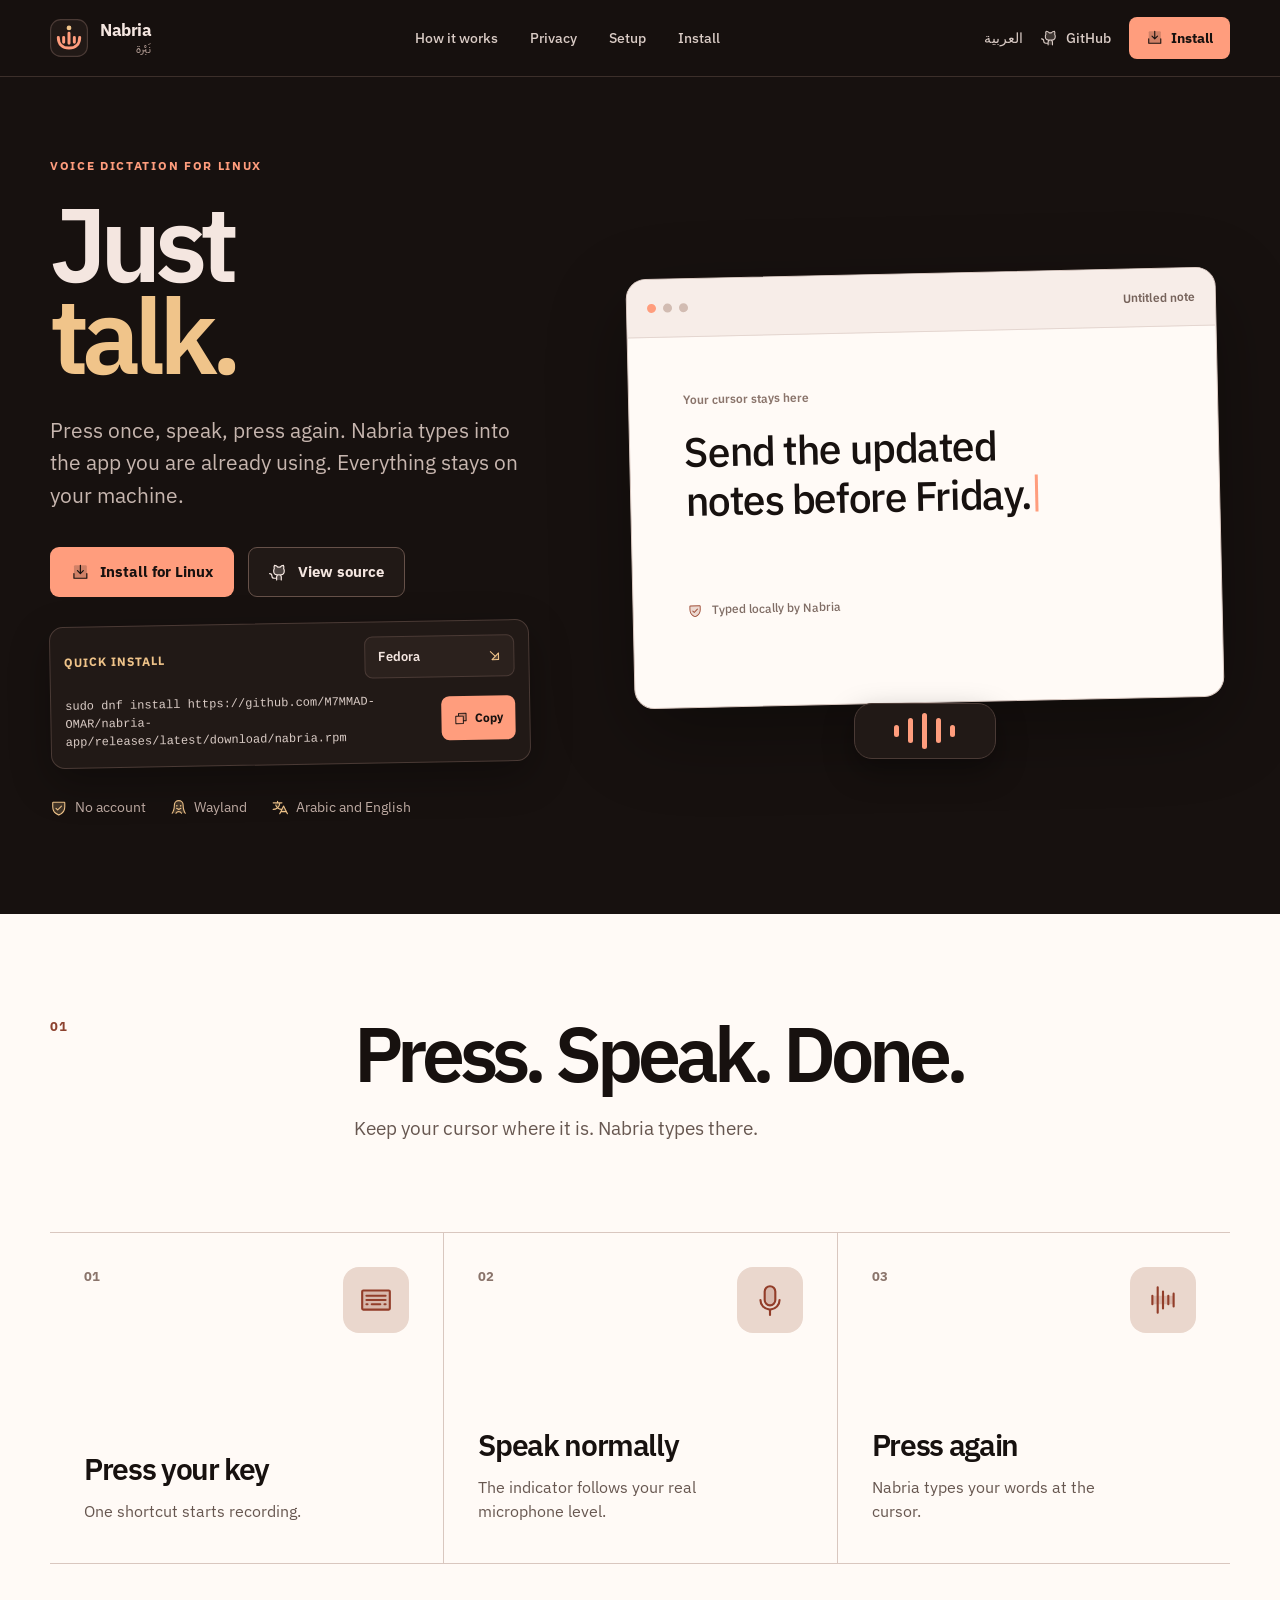
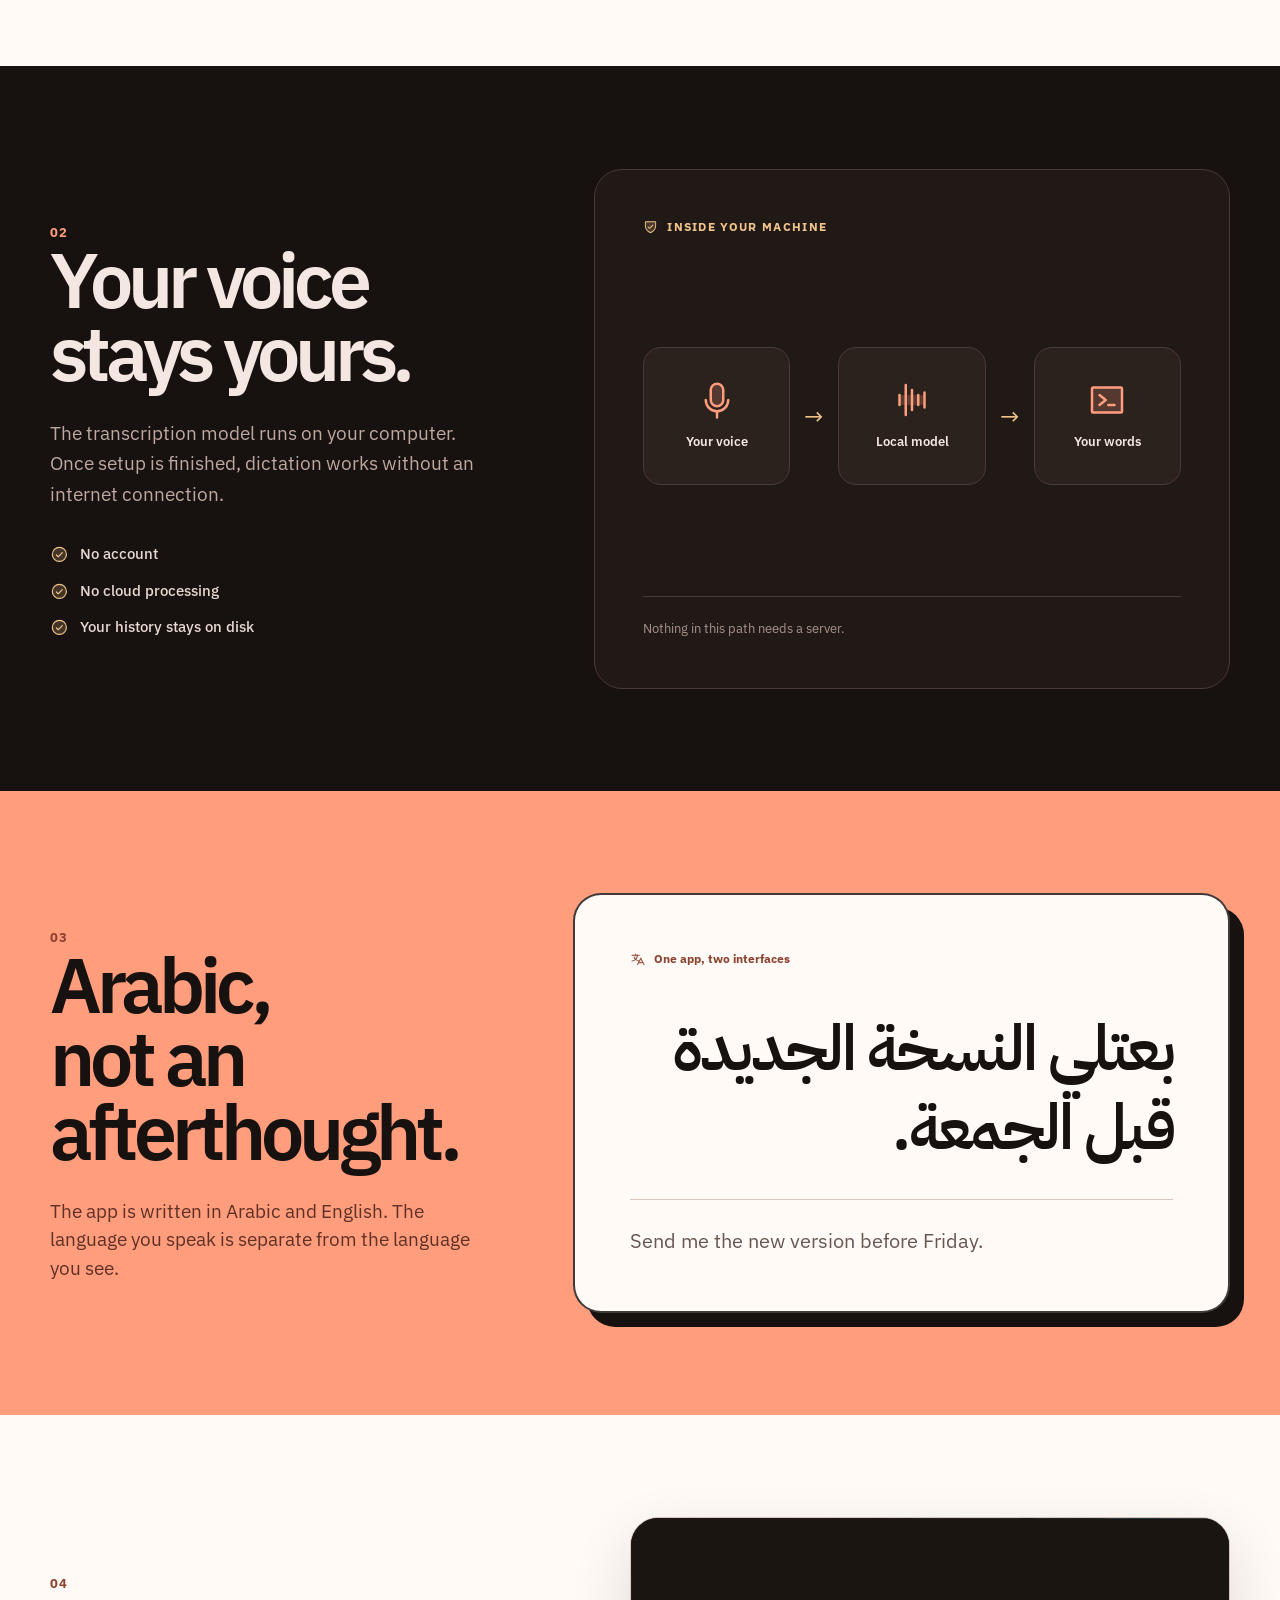
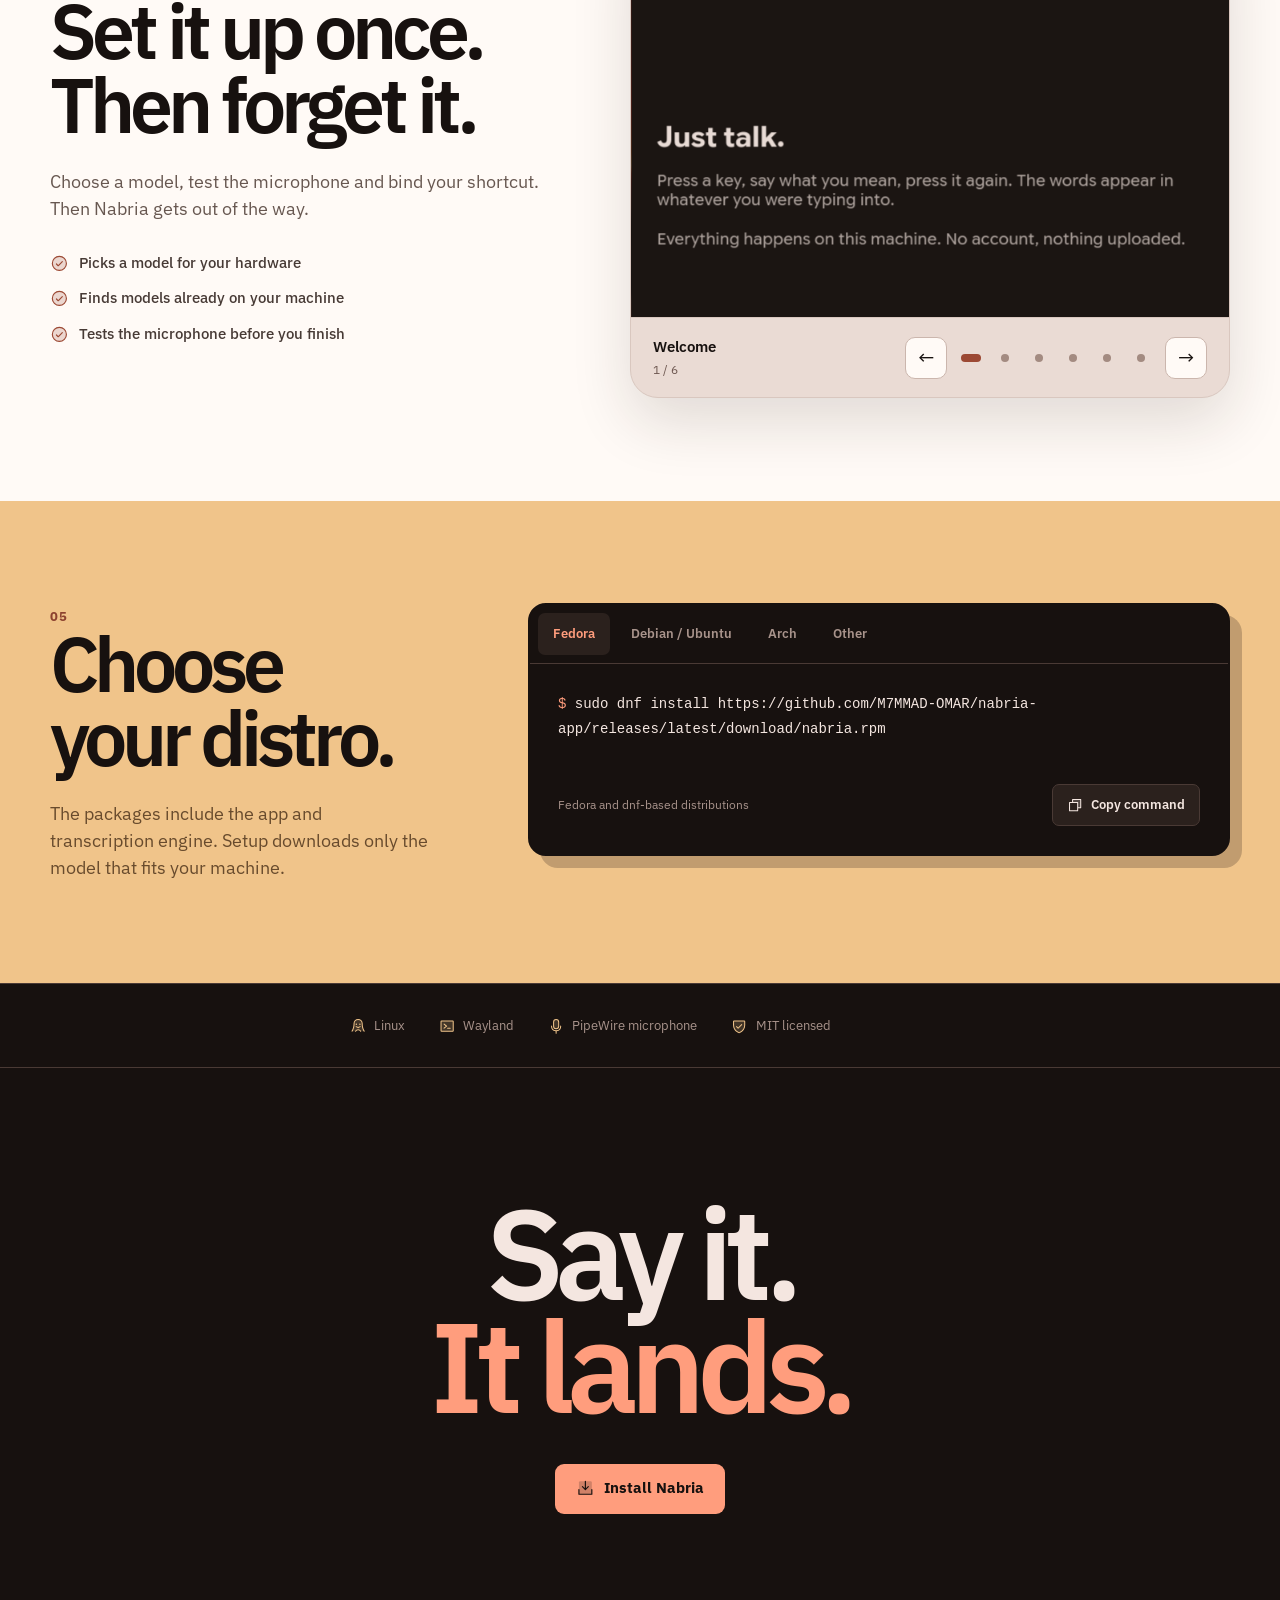
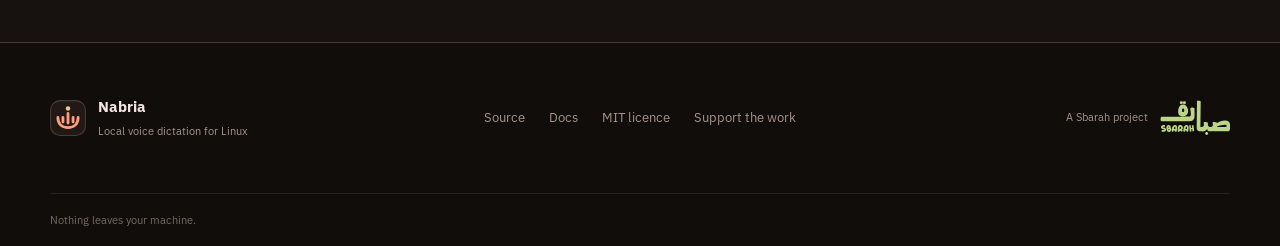
==== commit cbefdcf5: "Be able to let go of things, and stop claiming a package that does not exist Two halves of the same " ====
--- a/docs/index.html
+++ b/docs/index.html
@@ -75,7 +75,7 @@
                 <ul class="distro-menu" role="listbox" aria-label="Linux distribution" hidden>
                   <li role="option" tabindex="0" aria-selected="true" data-command="sudo dnf install https://github.com/M7MMAD-OMAR/nabria-app/releases/latest/download/nabria.rpm">Fedora</li>
                   <li role="option" tabindex="0" aria-selected="false" data-command="wget https://github.com/M7MMAD-OMAR/nabria-app/releases/latest/download/nabria.deb &amp;&amp; sudo apt install ./nabria.deb">Debian / Ubuntu</li>
-                  <li role="option" tabindex="0" aria-selected="false" data-command="yay -S nabria">Arch</li>
+                  <li role="option" tabindex="0" aria-selected="false" data-command="git clone https://github.com/M7MMAD-OMAR/nabria-app.git &amp;&amp; cd nabria-app/packaging &amp;&amp; makepkg -si">Arch</li>
                   <li role="option" tabindex="0" aria-selected="false" data-command="curl -fsSL https://github.com/M7MMAD-OMAR/nabria-app/releases/latest/download/install-nabria.sh | sh">Other</li>
                 </ul>
               </div>
@@ -244,7 +244,7 @@
             <div class="command-actions"><span class="command-meta">Debian, Ubuntu and apt-based distributions</span><button class="copy-button" type="button" data-copy-command data-copied="Copied"><svg class="icon" aria-hidden="true"><use href="assets/icons.svg#icon-copy"></use></svg><span>Copy command</span></button></div>
           </div>
           <div class="command-panel" id="panel-arch" role="tabpanel" aria-labelledby="tab-arch" hidden>
-            <pre class="command-line">yay -S nabria</pre>
+            <pre class="command-line">git clone https://github.com/M7MMAD-OMAR/nabria-app.git &amp;&amp; cd nabria-app/packaging &amp;&amp; makepkg -si</pre>
             <div class="command-actions"><span class="command-meta">Available from the AUR</span><button class="copy-button" type="button" data-copy-command data-copied="Copied"><svg class="icon" aria-hidden="true"><use href="assets/icons.svg#icon-copy"></use></svg><span>Copy command</span></button></div>
           </div>
           <div class="command-panel" id="panel-other" role="tabpanel" aria-labelledby="tab-other" hidden>
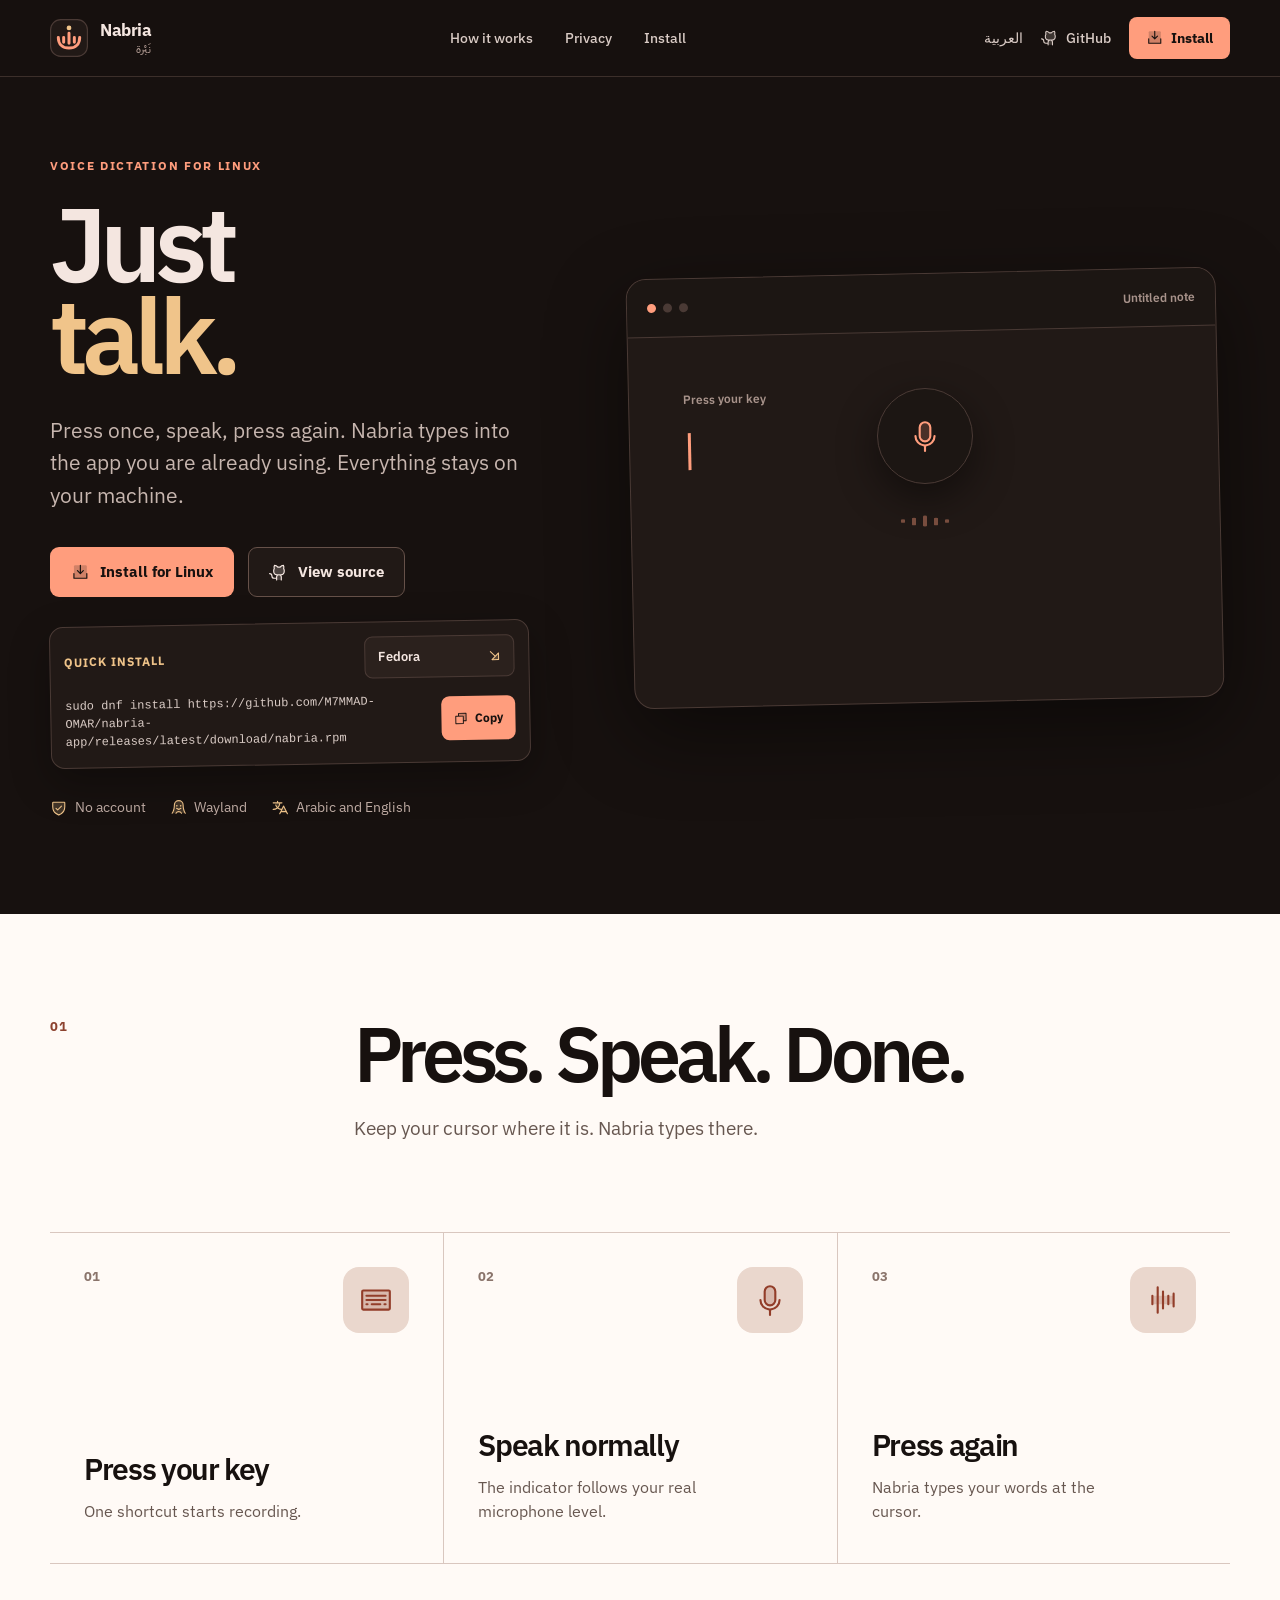
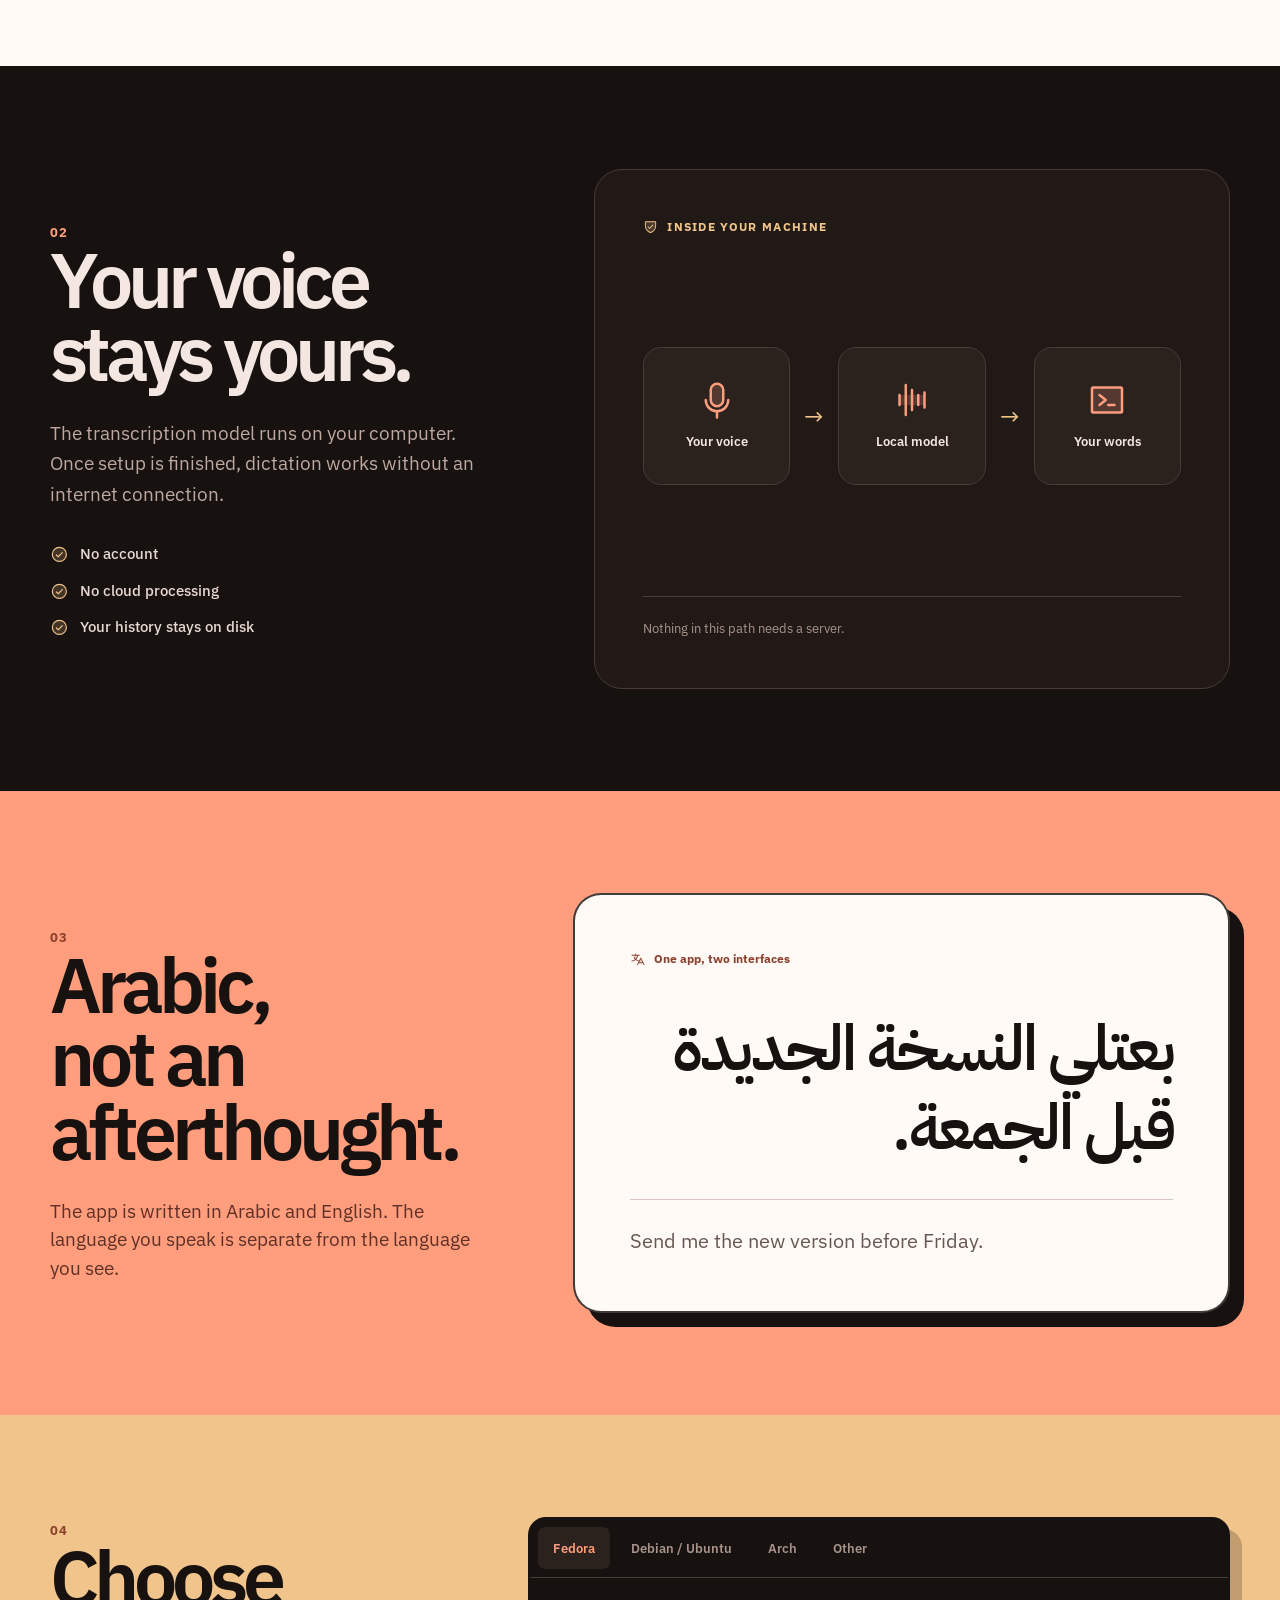
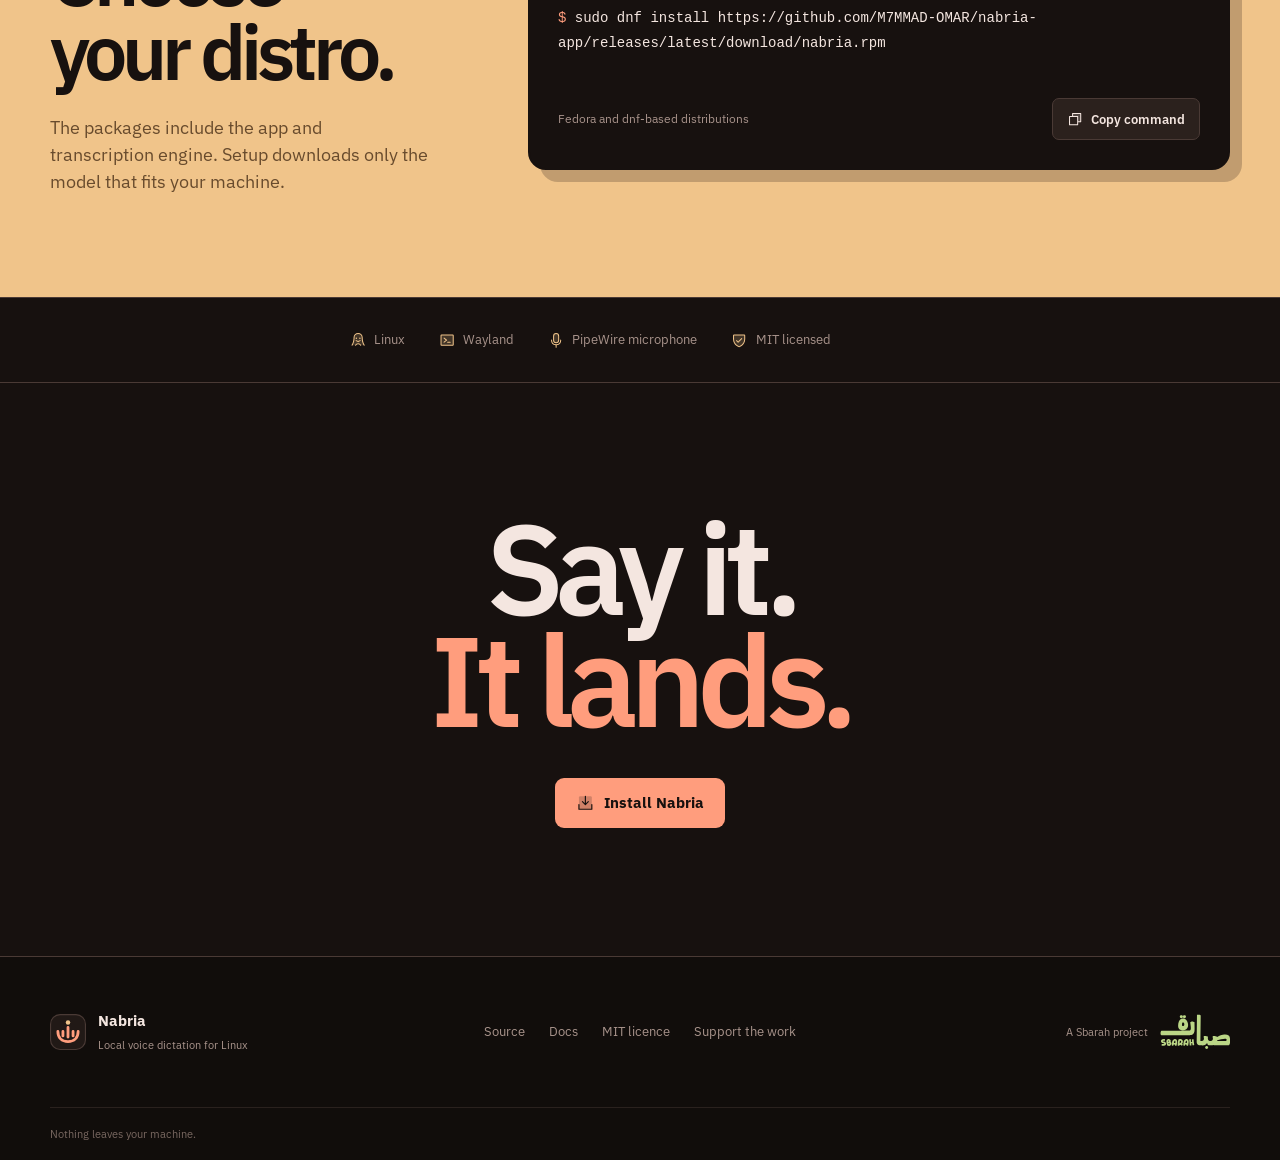
==== commit 1b62d002: "site: the hero plays a take instead of showing its result The panel used to hold the finished senten" ====
--- a/docs/index.html
+++ b/docs/index.html
@@ -8,12 +8,21 @@
   <meta property="og:title" content="Nabria | Just talk">
   <meta property="og:description" content="Local voice dictation for Linux. No account, no cloud.">
   <meta property="og:type" content="website">
-  <meta property="og:image" content="assets/nabria-social.png?v=2">
+  <meta property="og:image" content="https://nabria.sbarah.com/assets/nabria-social.png?v=2">
+  <meta property="og:url" content="https://nabria.sbarah.com/">
+  <meta property="og:site_name" content="Nabria">
+  <meta property="og:locale" content="en">
+  <meta property="og:locale:alternate" content="ar">
+  <meta name="twitter:card" content="summary_large_image">
   <title>Nabria | Just talk</title>
+  <link rel="canonical" href="https://nabria.sbarah.com/">
+  <link rel="alternate" hreflang="en" href="https://nabria.sbarah.com/">
+  <link rel="alternate" hreflang="ar" href="https://nabria.sbarah.com/ar/">
+  <link rel="alternate" hreflang="x-default" href="https://nabria.sbarah.com/">
   <link rel="icon" href="assets/nabria-mark.svg?v=2" type="image/svg+xml">
-  <link rel="preload" href="assets/site.css?v=17" as="style">
-  <link rel="stylesheet" href="assets/site.css?v=17">
-  <script src="assets/site.js?v=17" defer></script>
+  <link rel="preload" href="assets/site.css?v=18" as="style">
+  <link rel="stylesheet" href="assets/site.css?v=18">
+  <script src="assets/site.js?v=18" defer></script>
 </head>
 <body>
   <a class="skip-link" href="#main">Skip to content</a>
@@ -29,7 +38,6 @@
         <nav class="primary-nav" aria-label="Main navigation">
           <a href="#how">How it works</a>
           <a href="#privacy">Privacy</a>
-          <a href="#setup">Setup</a>
           <a href="#install">Install</a>
         </nav>
 
@@ -89,22 +97,31 @@
           </ul>
         </div>
 
-        <div class="dictation-stage" aria-label="Nabria typing a spoken sentence into a document">
+        <div class="dictation-stage" data-dictation data-phase="done" aria-label="Nabria typing a spoken sentence into a document">
           <div class="editor-window">
             <div class="editor-toolbar">
               <span class="window-dots" aria-hidden="true"><i></i><i></i><i></i></span>
               <span class="editor-title">Untitled note</span>
             </div>
             <div class="editor-body">
-              <p class="editor-label">Your cursor stays here</p>
-              <p class="typed-line">Send the updated notes before Friday.<span class="cursor" aria-hidden="true"></span></p>
+              <p class="editor-label" data-dictation-label data-ready="Press your key" data-listening="Listening" data-thinking="Transcribing" data-done="Your cursor stays here">Your cursor stays here</p>
+              <p class="typed-line"><span data-dictation-text>Send the updated notes before Friday.</span><span class="cursor" aria-hidden="true"></span></p>
               <p class="editor-note">
                 <svg class="icon" aria-hidden="true"><use href="assets/icons.svg#icon-shield-check"></use></svg>
                 Typed locally by Nabria
               </p>
             </div>
           </div>
-          <div class="nabria-orb" aria-label="Nabria is listening"><i></i><i></i><i></i><i></i><i></i></div>
+
+          <div class="mic-cue" aria-hidden="true">
+            <span class="mic-badge">
+              <span class="mic-ring"></span><span class="mic-ring"></span>
+              <svg class="icon"><use href="assets/icons.svg#icon-microphone"></use></svg>
+            </span>
+            <span class="mic-wave"><i></i><i></i><i></i><i></i><i></i></span>
+          </div>
+
+          <div class="nabria-orb" aria-hidden="true"><i></i><i></i><i></i><i></i><i></i></div>
         </div>
       </div>
     </section>
@@ -185,44 +202,10 @@
       </div>
     </section>
 
-    <section class="section section-light" id="setup" aria-labelledby="setup-title">
-      <div class="wrap setup-grid">
-        <div class="setup-copy">
-          <span class="section-index">04</span>
-          <h2 class="section-title" id="setup-title">Set it up once. Then forget it.</h2>
-          <p>Choose a model, test the microphone and bind your shortcut. Then Nabria gets out of the way.</p>
-          <ul class="setup-notes">
-            <li><svg class="icon" aria-hidden="true"><use href="assets/icons.svg#icon-check-circle"></use></svg>Picks a model for your hardware</li>
-            <li><svg class="icon" aria-hidden="true"><use href="assets/icons.svg#icon-check-circle"></use></svg>Finds models already on your machine</li>
-            <li><svg class="icon" aria-hidden="true"><use href="assets/icons.svg#icon-check-circle"></use></svg>Tests the microphone before you finish</li>
-          </ul>
-        </div>
-
-        <div class="screenshot-carousel" data-carousel aria-label="Nabria interface screenshots">
-          <div class="carousel-viewport">
-            <figure class="carousel-slide is-active" data-slide data-caption="Welcome" aria-hidden="false"><img src="screenshots/en/welcome.png" alt="Nabria welcome screen" width="746" height="341"></figure>
-            <figure class="carousel-slide" data-slide data-caption="Interface language" aria-hidden="true"><img src="screenshots/en/language.png" alt="Choosing the Nabria interface language" width="746" height="674" loading="lazy"></figure>
-            <figure class="carousel-slide" data-slide data-caption="Model choice" aria-hidden="true"><img src="screenshots/en/model.png" alt="Choosing a transcription model" width="746" height="627" loading="lazy"></figure>
-            <figure class="carousel-slide" data-slide data-caption="Shortcut setup" aria-hidden="true"><img src="screenshots/en/shortcut.png" alt="Setting the global dictation shortcut" width="746" height="613" loading="lazy"></figure>
-            <figure class="carousel-slide" data-slide data-caption="Engine settings" aria-hidden="true"><img src="screenshots/en/settings-engine.png" alt="Nabria engine settings" width="1262" height="530" loading="lazy"></figure>
-            <figure class="carousel-slide" data-slide data-caption="Microphone and history" aria-hidden="true"><img src="screenshots/en/settings-microphone.png" alt="Nabria microphone settings and transcript history" width="1262" height="489" loading="lazy"></figure>
-          </div>
-          <div class="carousel-toolbar">
-            <div><strong data-carousel-caption>Welcome</strong><span data-carousel-count>1 / 6</span></div>
-            <div class="carousel-controls">
-              <button type="button" data-carousel-prev aria-label="Previous screenshot"><span aria-hidden="true">←</span></button>
-              <div class="carousel-dots" data-carousel-dots aria-label="Choose screenshot"></div>
-              <button type="button" data-carousel-next aria-label="Next screenshot"><span aria-hidden="true">→</span></button>
-            </div>
-          </div>
-        </div>
-      </div>
-    </section>
-
     <section class="section section-gold" id="install" aria-labelledby="install-title">
       <div class="wrap install-grid">
         <div class="install-copy">
-          <span class="section-index">05</span>
+          <span class="section-index">04</span>
           <h2 class="section-title" id="install-title">Choose your distro.</h2>
           <p>The packages include the app and transcription engine. Setup downloads only the model that fits your machine.</p>
         </div>
--- a/docs/assets/site.css
+++ b/docs/assets/site.css
@@ -6,6 +6,7 @@
   --night: #17110f;
   --night-raised: #211916;
   --night-soft: #2b211d;
+  --night-pill: #1c1613;
   --cream: #f4e6e0;
   --paper: #fffaf6;
   --sand: #ead7cd;
@@ -574,11 +575,11 @@
   position: relative;
   inline-size: min(100%, 590px);
   min-block-size: 430px;
-  border: 1px solid #dac9c2;
+  border: 1px solid var(--line-dark);
   border-radius: 20px;
-  background: var(--paper);
-  color: var(--ink);
-  box-shadow: 0 26px 80px rgba(0, 0, 0, 0.32);
+  background: var(--night-raised);
+  color: var(--cream);
+  box-shadow: 0 26px 80px rgba(0, 0, 0, 0.45);
   transform: rotate(-1.25deg);
   overflow: hidden;
 }
@@ -593,8 +594,8 @@
   display: flex;
   align-items: center;
   justify-content: space-between;
-  border-block-end: 1px solid #e4d6d0;
-  background: #f7ede8;
+  border-block-end: 1px solid var(--line-dark);
+  background: var(--night-pill);
 }
 
 .window-dots {
@@ -606,7 +607,7 @@
   inline-size: 9px;
   block-size: 9px;
   border-radius: 50%;
-  background: #d2bcb2;
+  background: var(--line-dark);
 }
 
 .window-dots i:first-child {
@@ -614,7 +615,7 @@
 }
 
 .editor-title {
-  color: #76635b;
+  color: var(--muted);
   font-size: 12px;
   font-weight: 600;
 }
@@ -625,7 +626,8 @@
 
 .editor-label {
   margin: 0 0 18px;
-  color: #8a746b;
+  min-block-size: 16px;
+  color: var(--muted);
   font-size: 12px;
   font-weight: 600;
 }
@@ -633,7 +635,7 @@
 .typed-line {
   min-block-size: 132px;
   margin: 0;
-  color: var(--ink);
+  color: var(--cream);
   font-size: clamp(28px, 3.2vw, 42px);
   font-weight: 500;
   line-height: 1.2;
@@ -660,13 +662,121 @@
   display: flex;
   align-items: center;
   gap: 9px;
-  color: #7f6c64;
+  color: var(--muted);
   font-size: 12px;
   font-weight: 500;
+  opacity: 0;
+  transition: opacity 600ms ease;
+}
+
+[data-phase="done"] .editor-note {
+  opacity: 1;
 }
 
 .editor-note .icon {
-  color: #a04f39;
+  color: var(--voice);
+}
+
+/* The three beats of a take, in order: the microphone waits and then hears a
+   voice, the indicator arrives as the key is pressed a second time, and only
+   then does the sentence land. The stage plays them slowly on purpose, because
+   the point being made is that the words arrive after you stop talking. */
+.mic-cue {
+  position: absolute;
+  inset-block-start: 46%;
+  inset-inline-start: 50%;
+  translate: -50% -50%;
+  z-index: 2;
+  display: grid;
+  justify-items: center;
+  gap: 20px;
+  opacity: 0;
+  scale: 0.72;
+  pointer-events: none;
+  transition: opacity 520ms ease, scale 620ms cubic-bezier(0.2, 0.9, 0.3, 1.2);
+}
+
+html[dir="rtl"] .mic-cue {
+  translate: 50% -50%;
+}
+
+[data-phase="ready"] .mic-cue,
+[data-phase="listening"] .mic-cue {
+  opacity: 1;
+  scale: 1;
+}
+
+.mic-badge {
+  position: relative;
+  inline-size: 96px;
+  block-size: 96px;
+  display: grid;
+  place-items: center;
+  border: 1px solid var(--line-dark);
+  border-radius: 50%;
+  background: var(--night-pill);
+  color: var(--voice);
+  box-shadow: 0 14px 40px rgba(0, 0, 0, 0.45);
+}
+
+.mic-badge .icon {
+  inline-size: 34px;
+  block-size: 34px;
+}
+
+.mic-ring {
+  position: absolute;
+  inset: 0;
+  border: 1px solid var(--voice);
+  border-radius: 50%;
+  opacity: 0;
+}
+
+[data-phase="listening"] .mic-ring {
+  animation: mic-ring 2400ms ease-out infinite;
+}
+
+[data-phase="listening"] .mic-ring:last-of-type {
+  animation-delay: 1200ms;
+}
+
+.mic-wave {
+  display: flex;
+  align-items: center;
+  gap: 7px;
+  block-size: 34px;
+}
+
+.mic-wave i {
+  inline-size: 4px;
+  block-size: var(--bar-height);
+  border-radius: 99px;
+  background: var(--voice);
+  opacity: 0.4;
+  scale: 1 0.3;
+  transition: opacity 400ms ease, scale 400ms ease;
+}
+
+[data-phase="listening"] .mic-wave i {
+  opacity: 1;
+  scale: 1;
+  animation: voice 820ms ease-in-out infinite alternate;
+}
+
+.mic-wave i:nth-child(1),
+.mic-wave i:nth-child(5) {
+  --bar-height: 12px;
+  animation-delay: -280ms;
+}
+
+.mic-wave i:nth-child(2),
+.mic-wave i:nth-child(4) {
+  --bar-height: 25px;
+  animation-delay: -120ms;
+}
+
+.mic-wave i:nth-child(3) {
+  --bar-height: 36px;
 }
 
 .nabria-orb {
@@ -684,35 +794,57 @@
   border-radius: 18px;
   background: var(--night-raised);
   box-shadow: 0 12px 30px rgba(0, 0, 0, 0.35);
+  opacity: 0;
+  scale: 0.62;
+  transition: opacity 420ms ease, scale 520ms cubic-bezier(0.2, 0.9, 0.3, 1.25);
 }
 
 html[dir="rtl"] .nabria-orb {
   translate: 50% 0;
 }
 
+[data-phase="thinking"] .nabria-orb,
+[data-phase="typing"] .nabria-orb,
+[data-phase="done"] .nabria-orb {
+  opacity: 1;
+  scale: 1;
+}
+
 .nabria-orb i {
   inline-size: 5px;
-  block-size: var(--bar-height);
+  block-size: 8px;
   border-radius: 99px;
   background: var(--voice);
-  animation: voice 820ms ease-in-out infinite alternate;
   transform-origin: center;
-}
-
-.nabria-orb i:nth-child(1),
-.nabria-orb i:nth-child(5) {
-  --bar-height: 12px;
-  animation-delay: -280ms;
-}
-
-.nabria-orb i:nth-child(2),
-.nabria-orb i:nth-child(4) {
-  --bar-height: 25px;
-  animation-delay: -120ms;
-}
-
-.nabria-orb i:nth-child(3) {
-  --bar-height: 36px;
+  transition: block-size 320ms ease, background-color 320ms ease;
+}
+
+/* Amber is what the application shows while the engine is working, and this is
+   the same wait, so the page borrows the colour rather than inventing one. */
+[data-phase="thinking"] .nabria-orb i,
+[data-phase="typing"] .nabria-orb i {
+  background: var(--thinking);
+  animation: think 1200ms ease-in-out infinite;
+}
+
+[data-phase="thinking"] .nabria-orb i:nth-child(2),
+[data-phase="typing"] .nabria-orb i:nth-child(2) {
+  animation-delay: -160ms;
+}
+
+[data-phase="thinking"] .nabria-orb i:nth-child(3),
+[data-phase="typing"] .nabria-orb i:nth-child(3) {
+  animation-delay: -320ms;
+}
+
+[data-phase="thinking"] .nabria-orb i:nth-child(4),
+[data-phase="typing"] .nabria-orb i:nth-child(4) {
+  animation-delay: -480ms;
+}
+
+[data-phase="thinking"] .nabria-orb i:nth-child(5),
+[data-phase="typing"] .nabria-orb i:nth-child(5) {
+  animation-delay: -640ms;
 }
 
 .section {
@@ -1003,181 +1135,6 @@
   border-block-start: 1px solid var(--line-light);
   color: var(--muted-dark);
   font-size: 20px;
-}
-
-.setup-grid {
-  display: grid;
-  grid-template-columns: 0.9fr 1.1fr;
-  gap: clamp(54px, 7vw, 92px);
-  align-items: center;
-}
-
-.setup-copy .section-title {
-  max-inline-size: 560px;
-}
-
-.setup-copy p {
-  max-inline-size: 500px;
-  margin: 26px 0 0;
-  color: var(--muted-dark);
-  font-size: 18px;
-}
-
-.setup-notes {
-  display: grid;
-  gap: 13px;
-  margin: 30px 0 0;
-  padding: 0;
-  list-style: none;
-}
-
-.setup-notes li {
-  display: flex;
-  align-items: center;
-  gap: 10px;
-  color: #473a35;
-  font-size: 15px;
-  font-weight: 500;
-}
-
-.setup-notes .icon {
-  color: #9c4934;
-}
-
-.screenshot-carousel {
-  position: relative;
-  border: 1px solid var(--line-light);
-  border-radius: var(--radius-lg);
-  background: #eadbd4;
-  box-shadow: 0 24px 60px rgba(45, 27, 21, 0.14);
-  overflow: hidden;
-}
-
-.carousel-viewport {
-  position: relative;
-  aspect-ratio: 3 / 2;
-  background: var(--night-raised);
-  overflow: hidden;
-}
-
-.carousel-slide {
-  position: absolute;
-  inset: 0;
-  margin: 0;
-  display: grid;
-  place-items: center;
-  opacity: 0;
-  visibility: hidden;
-  transform: translateX(5%);
-  transition: opacity 260ms ease, transform 360ms cubic-bezier(0.22, 1, 0.36, 1), visibility 0s linear 360ms;
-}
-
-html[dir="rtl"] .carousel-slide {
-  transform: translateX(-5%);
-}
-
-.carousel-slide.is-active {
-  opacity: 1;
-  visibility: visible;
-  transform: translateX(0);
-  transition-delay: 0s;
-}
-
-.carousel-slide img {
-  inline-size: 100%;
-  block-size: 100%;
-  object-fit: contain;
-}
-
-.carousel-toolbar {
-  padding: 18px 22px;
-  display: flex;
-  align-items: center;
-  justify-content: space-between;
-  gap: 16px;
-  border-block-start: 1px solid var(--line-light);
-  color: var(--muted-dark);
-  font-size: 14px;
-}
-
-.carousel-toolbar > div:first-child {
-  min-inline-size: 0;
-  display: grid;
-  gap: 3px;
-}
-
-.carousel-toolbar strong {
-  color: var(--ink);
-  font-size: 15px;
-  font-weight: 600;
-}
-
-.carousel-toolbar [data-carousel-count] {
-  color: #6d5750;
-  font-size: 12px;
-}
-
-.carousel-controls {
-  display: flex;
-  align-items: center;
-  gap: 10px;
-}
-
-.carousel-controls > button {
-  inline-size: 42px;
-  block-size: 42px;
-  padding: 0;
-  display: grid;
-  place-items: center;
-  border: 1px solid #cbb6ad;
-  border-radius: 10px;
-  background: var(--paper);
-  color: var(--ink);
-  font-size: 20px;
-  cursor: pointer;
-  transition: color 160ms ease, border-color 160ms ease, background 160ms ease, transform 160ms ease;
-}
-
-.carousel-controls > button:hover,
-.carousel-controls > button:focus-visible {
-  border-color: #9c4934;
-  background: var(--sand);
-  color: #8c422f;
-  transform: translateY(-1px);
-}
-
-.carousel-dots {
-  display: flex;
-  align-items: center;
-  gap: 6px;
-}
-
-.carousel-dot {
-  position: relative;
-  inline-size: 28px;
-  block-size: 42px;
-  padding: 0;
-  border: 0;
-  background: transparent;
-  cursor: pointer;
-}
-
-.carousel-dot::after {
-  content: "";
-  position: absolute;
-  inset-block-start: 50%;
-  inset-inline-start: 50%;
-  inline-size: 8px;
-  block-size: 8px;
-  border-radius: 999px;
-  background: #a38b81;
-  translate: -50% -50%;
-  transition: inline-size 180ms ease, background 180ms ease;
-}
-
-.carousel-dot[aria-current="true"]::after {
-  inline-size: 20px;
-  background: #9c4934;
 }
 
 .install-grid {
@@ -1461,6 +1418,29 @@
 @keyframes voice {
   to {
     transform: scaleY(0.4);
+  }
+}
+
+@keyframes mic-ring {
+  from {
+    scale: 1;
+    opacity: 0.5;
+  }
+  to {
+    scale: 1.95;
+    opacity: 0;
+  }
+}
+
+@keyframes think {
+  0%,
+  100% {
+    block-size: 8px;
+    opacity: 0.55;
+  }
+  50% {
+    block-size: 16px;
+    opacity: 1;
   }
 }
 
@@ -1579,7 +1559,6 @@
   .hero-grid,
   .privacy-grid,
   .language-grid,
-  .setup-grid,
   .install-grid {
     grid-template-columns: 1fr;
   }
@@ -1607,7 +1586,6 @@
 
   .privacy-copy,
   .language-copy,
-  .setup-copy,
   .install-copy {
     max-inline-size: 720px;
   }
@@ -1616,7 +1594,6 @@
     max-inline-size: 760px;
   }
 
-  .screenshot-carousel,
   .install-shell,
   .machine-panel {
     inline-size: 100%;
@@ -1712,7 +1689,6 @@
   .section-intro,
   .privacy-copy p,
   .language-copy p,
-  .setup-copy p,
   .install-copy p {
     font-size: 17px;
   }
@@ -1765,16 +1741,6 @@
   .arabic-sample {
     margin-block: 34px 26px;
     font-size: clamp(38px, 12vw, 54px);
-  }
-
-  .carousel-toolbar {
-    align-items: flex-start;
-    flex-direction: column;
-  }
-
-  .carousel-controls {
-    inline-size: 100%;
-    justify-content: space-between;
   }
 
   .install-shell {
--- a/docs/assets/site.css
+++ b/docs/assets/site.css
@@ -6,6 +6,7 @@
   --night: #17110f;
   --night-raised: #211916;
   --night-soft: #2b211d;
+  --night-pill: #1c1613;
   --cream: #f4e6e0;
   --paper: #fffaf6;
   --sand: #ead7cd;
@@ -574,11 +575,11 @@
   position: relative;
   inline-size: min(100%, 590px);
   min-block-size: 430px;
-  border: 1px solid #dac9c2;
+  border: 1px solid var(--line-dark);
   border-radius: 20px;
-  background: var(--paper);
-  color: var(--ink);
-  box-shadow: 0 26px 80px rgba(0, 0, 0, 0.32);
+  background: var(--night-raised);
+  color: var(--cream);
+  box-shadow: 0 26px 80px rgba(0, 0, 0, 0.45);
   transform: rotate(-1.25deg);
   overflow: hidden;
 }
@@ -593,8 +594,8 @@
   display: flex;
   align-items: center;
   justify-content: space-between;
-  border-block-end: 1px solid #e4d6d0;
-  background: #f7ede8;
+  border-block-end: 1px solid var(--line-dark);
+  background: var(--night-pill);
 }
 
 .window-dots {
@@ -606,7 +607,7 @@
   inline-size: 9px;
   block-size: 9px;
   border-radius: 50%;
-  background: #d2bcb2;
+  background: var(--line-dark);
 }
 
 .window-dots i:first-child {
@@ -614,7 +615,7 @@
 }
 
 .editor-title {
-  color: #76635b;
+  color: var(--muted);
   font-size: 12px;
   font-weight: 600;
 }
@@ -625,7 +626,8 @@
 
 .editor-label {
   margin: 0 0 18px;
-  color: #8a746b;
+  min-block-size: 16px;
+  color: var(--muted);
   font-size: 12px;
   font-weight: 600;
 }
@@ -633,7 +635,7 @@
 .typed-line {
   min-block-size: 132px;
   margin: 0;
-  color: var(--ink);
+  color: var(--cream);
   font-size: clamp(28px, 3.2vw, 42px);
   font-weight: 500;
   line-height: 1.2;
@@ -660,13 +662,121 @@
   display: flex;
   align-items: center;
   gap: 9px;
-  color: #7f6c64;
+  color: var(--muted);
   font-size: 12px;
   font-weight: 500;
+  opacity: 0;
+  transition: opacity 600ms ease;
+}
+
+[data-phase="done"] .editor-note {
+  opacity: 1;
 }
 
 .editor-note .icon {
-  color: #a04f39;
+  color: var(--voice);
+}
+
+/* The three beats of a take, in order: the microphone waits and then hears a
+   voice, the indicator arrives as the key is pressed a second time, and only
+   then does the sentence land. The stage plays them slowly on purpose, because
+   the point being made is that the words arrive after you stop talking. */
+.mic-cue {
+  position: absolute;
+  inset-block-start: 46%;
+  inset-inline-start: 50%;
+  translate: -50% -50%;
+  z-index: 2;
+  display: grid;
+  justify-items: center;
+  gap: 20px;
+  opacity: 0;
+  scale: 0.72;
+  pointer-events: none;
+  transition: opacity 520ms ease, scale 620ms cubic-bezier(0.2, 0.9, 0.3, 1.2);
+}
+
+html[dir="rtl"] .mic-cue {
+  translate: 50% -50%;
+}
+
+[data-phase="ready"] .mic-cue,
+[data-phase="listening"] .mic-cue {
+  opacity: 1;
+  scale: 1;
+}
+
+.mic-badge {
+  position: relative;
+  inline-size: 96px;
+  block-size: 96px;
+  display: grid;
+  place-items: center;
+  border: 1px solid var(--line-dark);
+  border-radius: 50%;
+  background: var(--night-pill);
+  color: var(--voice);
+  box-shadow: 0 14px 40px rgba(0, 0, 0, 0.45);
+}
+
+.mic-badge .icon {
+  inline-size: 34px;
+  block-size: 34px;
+}
+
+.mic-ring {
+  position: absolute;
+  inset: 0;
+  border: 1px solid var(--voice);
+  border-radius: 50%;
+  opacity: 0;
+}
+
+[data-phase="listening"] .mic-ring {
+  animation: mic-ring 2400ms ease-out infinite;
+}
+
+[data-phase="listening"] .mic-ring:last-of-type {
+  animation-delay: 1200ms;
+}
+
+.mic-wave {
+  display: flex;
+  align-items: center;
+  gap: 7px;
+  block-size: 34px;
+}
+
+.mic-wave i {
+  inline-size: 4px;
+  block-size: var(--bar-height);
+  border-radius: 99px;
+  background: var(--voice);
+  opacity: 0.4;
+  scale: 1 0.3;
+  transition: opacity 400ms ease, scale 400ms ease;
+}
+
+[data-phase="listening"] .mic-wave i {
+  opacity: 1;
+  scale: 1;
+  animation: voice 820ms ease-in-out infinite alternate;
+}
+
+.mic-wave i:nth-child(1),
+.mic-wave i:nth-child(5) {
+  --bar-height: 12px;
+  animation-delay: -280ms;
+}
+
+.mic-wave i:nth-child(2),
+.mic-wave i:nth-child(4) {
+  --bar-height: 25px;
+  animation-delay: -120ms;
+}
+
+.mic-wave i:nth-child(3) {
+  --bar-height: 36px;
 }
 
 .nabria-orb {
@@ -684,35 +794,57 @@
   border-radius: 18px;
   background: var(--night-raised);
   box-shadow: 0 12px 30px rgba(0, 0, 0, 0.35);
+  opacity: 0;
+  scale: 0.62;
+  transition: opacity 420ms ease, scale 520ms cubic-bezier(0.2, 0.9, 0.3, 1.25);
 }
 
 html[dir="rtl"] .nabria-orb {
   translate: 50% 0;
 }
 
+[data-phase="thinking"] .nabria-orb,
+[data-phase="typing"] .nabria-orb,
+[data-phase="done"] .nabria-orb {
+  opacity: 1;
+  scale: 1;
+}
+
 .nabria-orb i {
   inline-size: 5px;
-  block-size: var(--bar-height);
+  block-size: 8px;
   border-radius: 99px;
   background: var(--voice);
-  animation: voice 820ms ease-in-out infinite alternate;
   transform-origin: center;
-}
-
-.nabria-orb i:nth-child(1),
-.nabria-orb i:nth-child(5) {
-  --bar-height: 12px;
-  animation-delay: -280ms;
-}
-
-.nabria-orb i:nth-child(2),
-.nabria-orb i:nth-child(4) {
-  --bar-height: 25px;
-  animation-delay: -120ms;
-}
-
-.nabria-orb i:nth-child(3) {
-  --bar-height: 36px;
+  transition: block-size 320ms ease, background-color 320ms ease;
+}
+
+/* Amber is what the application shows while the engine is working, and this is
+   the same wait, so the page borrows the colour rather than inventing one. */
+[data-phase="thinking"] .nabria-orb i,
+[data-phase="typing"] .nabria-orb i {
+  background: var(--thinking);
+  animation: think 1200ms ease-in-out infinite;
+}
+
+[data-phase="thinking"] .nabria-orb i:nth-child(2),
+[data-phase="typing"] .nabria-orb i:nth-child(2) {
+  animation-delay: -160ms;
+}
+
+[data-phase="thinking"] .nabria-orb i:nth-child(3),
+[data-phase="typing"] .nabria-orb i:nth-child(3) {
+  animation-delay: -320ms;
+}
+
+[data-phase="thinking"] .nabria-orb i:nth-child(4),
+[data-phase="typing"] .nabria-orb i:nth-child(4) {
+  animation-delay: -480ms;
+}
+
+[data-phase="thinking"] .nabria-orb i:nth-child(5),
+[data-phase="typing"] .nabria-orb i:nth-child(5) {
+  animation-delay: -640ms;
 }
 
 .section {
@@ -1003,181 +1135,6 @@
   border-block-start: 1px solid var(--line-light);
   color: var(--muted-dark);
   font-size: 20px;
-}
-
-.setup-grid {
-  display: grid;
-  grid-template-columns: 0.9fr 1.1fr;
-  gap: clamp(54px, 7vw, 92px);
-  align-items: center;
-}
-
-.setup-copy .section-title {
-  max-inline-size: 560px;
-}
-
-.setup-copy p {
-  max-inline-size: 500px;
-  margin: 26px 0 0;
-  color: var(--muted-dark);
-  font-size: 18px;
-}
-
-.setup-notes {
-  display: grid;
-  gap: 13px;
-  margin: 30px 0 0;
-  padding: 0;
-  list-style: none;
-}
-
-.setup-notes li {
-  display: flex;
-  align-items: center;
-  gap: 10px;
-  color: #473a35;
-  font-size: 15px;
-  font-weight: 500;
-}
-
-.setup-notes .icon {
-  color: #9c4934;
-}
-
-.screenshot-carousel {
-  position: relative;
-  border: 1px solid var(--line-light);
-  border-radius: var(--radius-lg);
-  background: #eadbd4;
-  box-shadow: 0 24px 60px rgba(45, 27, 21, 0.14);
-  overflow: hidden;
-}
-
-.carousel-viewport {
-  position: relative;
-  aspect-ratio: 3 / 2;
-  background: var(--night-raised);
-  overflow: hidden;
-}
-
-.carousel-slide {
-  position: absolute;
-  inset: 0;
-  margin: 0;
-  display: grid;
-  place-items: center;
-  opacity: 0;
-  visibility: hidden;
-  transform: translateX(5%);
-  transition: opacity 260ms ease, transform 360ms cubic-bezier(0.22, 1, 0.36, 1), visibility 0s linear 360ms;
-}
-
-html[dir="rtl"] .carousel-slide {
-  transform: translateX(-5%);
-}
-
-.carousel-slide.is-active {
-  opacity: 1;
-  visibility: visible;
-  transform: translateX(0);
-  transition-delay: 0s;
-}
-
-.carousel-slide img {
-  inline-size: 100%;
-  block-size: 100%;
-  object-fit: contain;
-}
-
-.carousel-toolbar {
-  padding: 18px 22px;
-  display: flex;
-  align-items: center;
-  justify-content: space-between;
-  gap: 16px;
-  border-block-start: 1px solid var(--line-light);
-  color: var(--muted-dark);
-  font-size: 14px;
-}
-
-.carousel-toolbar > div:first-child {
-  min-inline-size: 0;
-  display: grid;
-  gap: 3px;
-}
-
-.carousel-toolbar strong {
-  color: var(--ink);
-  font-size: 15px;
-  font-weight: 600;
-}
-
-.carousel-toolbar [data-carousel-count] {
-  color: #6d5750;
-  font-size: 12px;
-}
-
-.carousel-controls {
-  display: flex;
-  align-items: center;
-  gap: 10px;
-}
-
-.carousel-controls > button {
-  inline-size: 42px;
-  block-size: 42px;
-  padding: 0;
-  display: grid;
-  place-items: center;
-  border: 1px solid #cbb6ad;
-  border-radius: 10px;
-  background: var(--paper);
-  color: var(--ink);
-  font-size: 20px;
-  cursor: pointer;
-  transition: color 160ms ease, border-color 160ms ease, background 160ms ease, transform 160ms ease;
-}
-
-.carousel-controls > button:hover,
-.carousel-controls > button:focus-visible {
-  border-color: #9c4934;
-  background: var(--sand);
-  color: #8c422f;
-  transform: translateY(-1px);
-}
-
-.carousel-dots {
-  display: flex;
-  align-items: center;
-  gap: 6px;
-}
-
-.carousel-dot {
-  position: relative;
-  inline-size: 28px;
-  block-size: 42px;
-  padding: 0;
-  border: 0;
-  background: transparent;
-  cursor: pointer;
-}
-
-.carousel-dot::after {
-  content: "";
-  position: absolute;
-  inset-block-start: 50%;
-  inset-inline-start: 50%;
-  inline-size: 8px;
-  block-size: 8px;
-  border-radius: 999px;
-  background: #a38b81;
-  translate: -50% -50%;
-  transition: inline-size 180ms ease, background 180ms ease;
-}
-
-.carousel-dot[aria-current="true"]::after {
-  inline-size: 20px;
-  background: #9c4934;
 }
 
 .install-grid {
@@ -1461,6 +1418,29 @@
 @keyframes voice {
   to {
     transform: scaleY(0.4);
+  }
+}
+
+@keyframes mic-ring {
+  from {
+    scale: 1;
+    opacity: 0.5;
+  }
+  to {
+    scale: 1.95;
+    opacity: 0;
+  }
+}
+
+@keyframes think {
+  0%,
+  100% {
+    block-size: 8px;
+    opacity: 0.55;
+  }
+  50% {
+    block-size: 16px;
+    opacity: 1;
   }
 }
 
@@ -1579,7 +1559,6 @@
   .hero-grid,
   .privacy-grid,
   .language-grid,
-  .setup-grid,
   .install-grid {
     grid-template-columns: 1fr;
   }
@@ -1607,7 +1586,6 @@
 
   .privacy-copy,
   .language-copy,
-  .setup-copy,
   .install-copy {
     max-inline-size: 720px;
   }
@@ -1616,7 +1594,6 @@
     max-inline-size: 760px;
   }
 
-  .screenshot-carousel,
   .install-shell,
   .machine-panel {
     inline-size: 100%;
@@ -1712,7 +1689,6 @@
   .section-intro,
   .privacy-copy p,
   .language-copy p,
-  .setup-copy p,
   .install-copy p {
     font-size: 17px;
   }
@@ -1765,16 +1741,6 @@
   .arabic-sample {
     margin-block: 34px 26px;
     font-size: clamp(38px, 12vw, 54px);
-  }
-
-  .carousel-toolbar {
-    align-items: flex-start;
-    flex-direction: column;
-  }
-
-  .carousel-controls {
-    inline-size: 100%;
-    justify-content: space-between;
   }
 
   .install-shell {
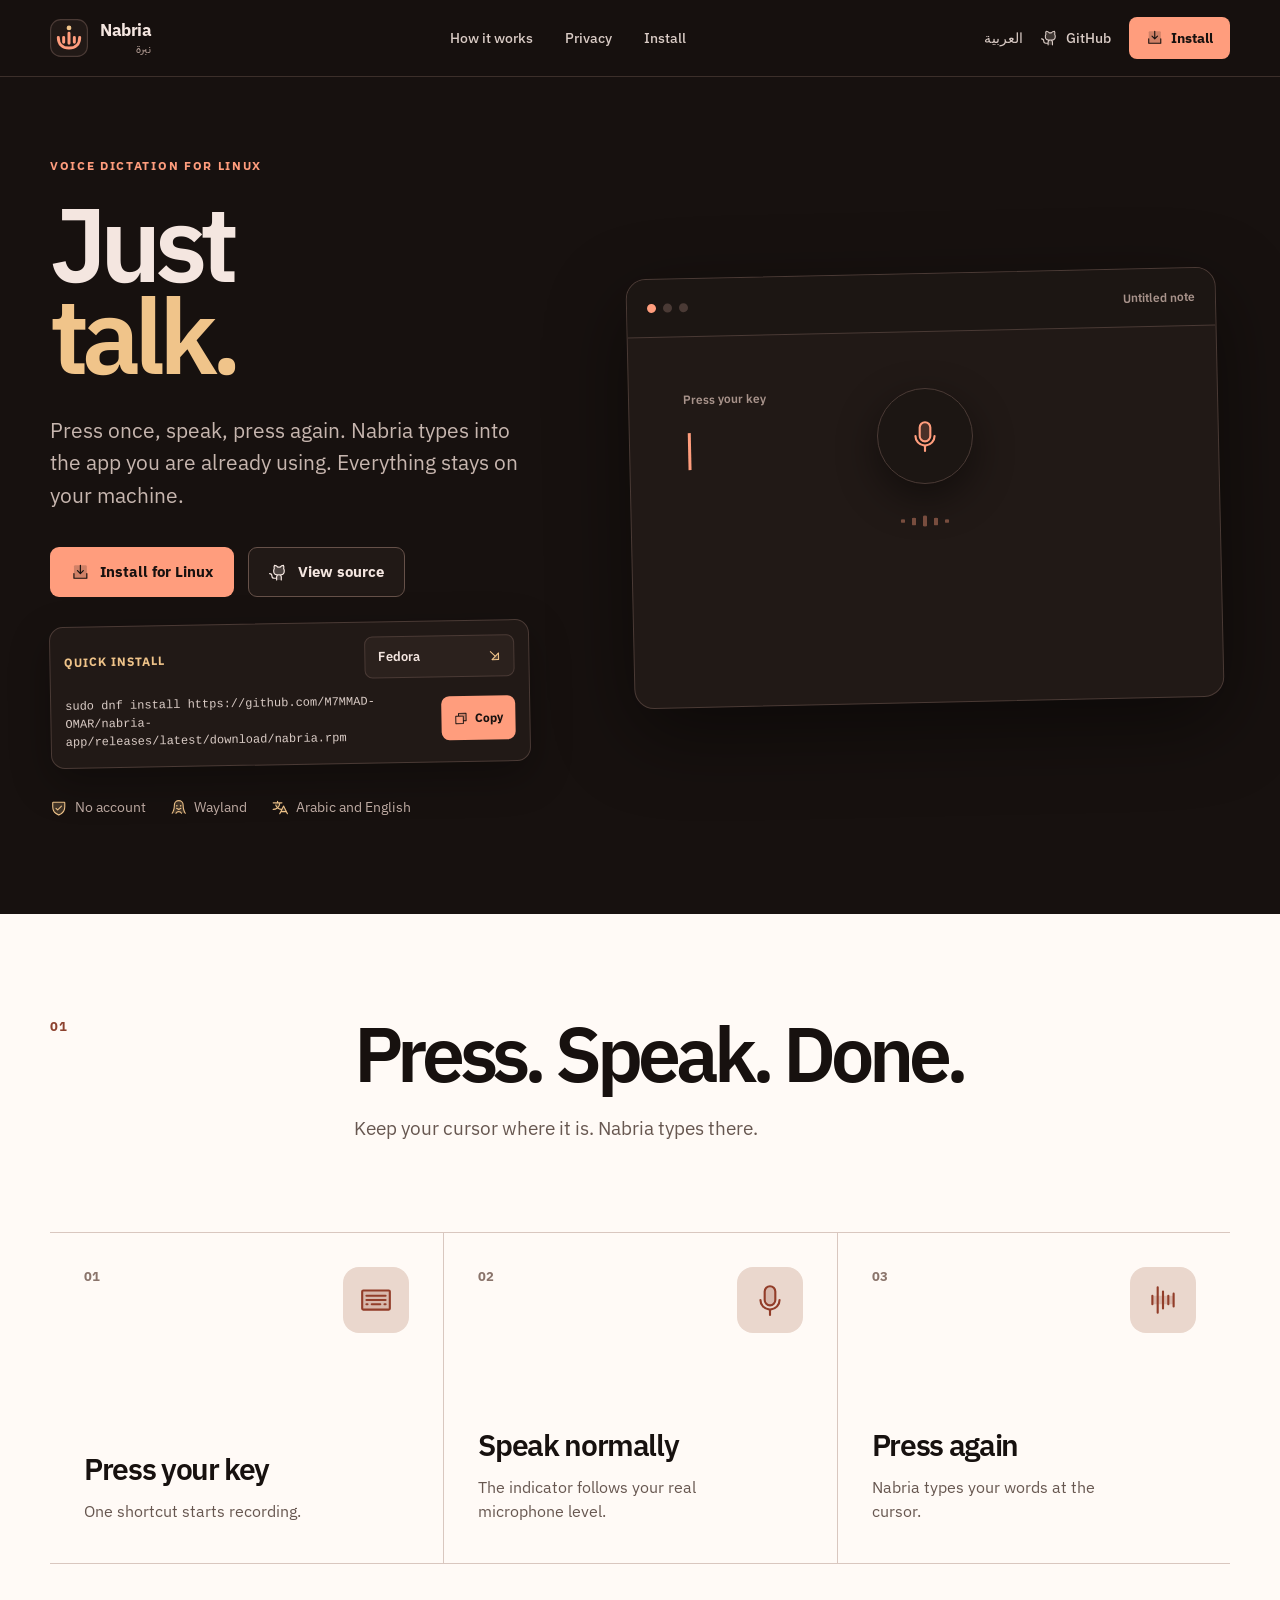
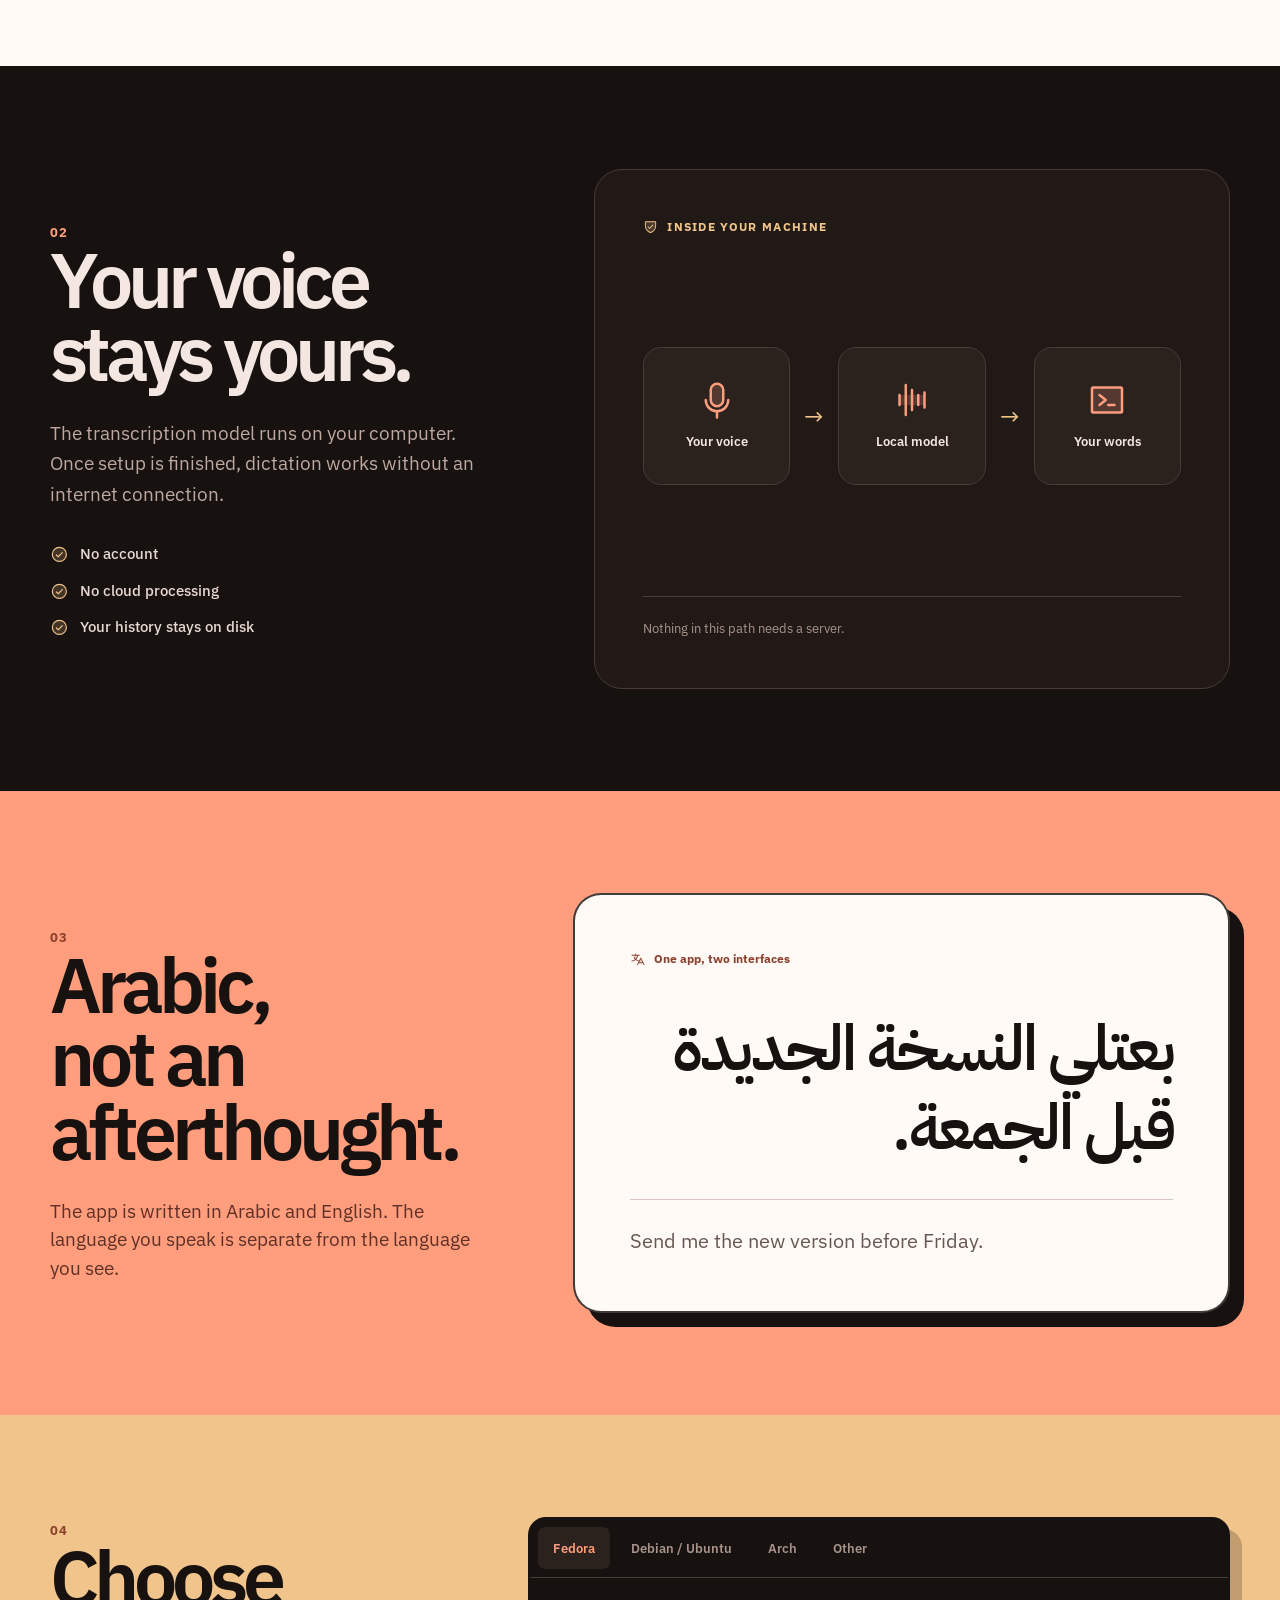
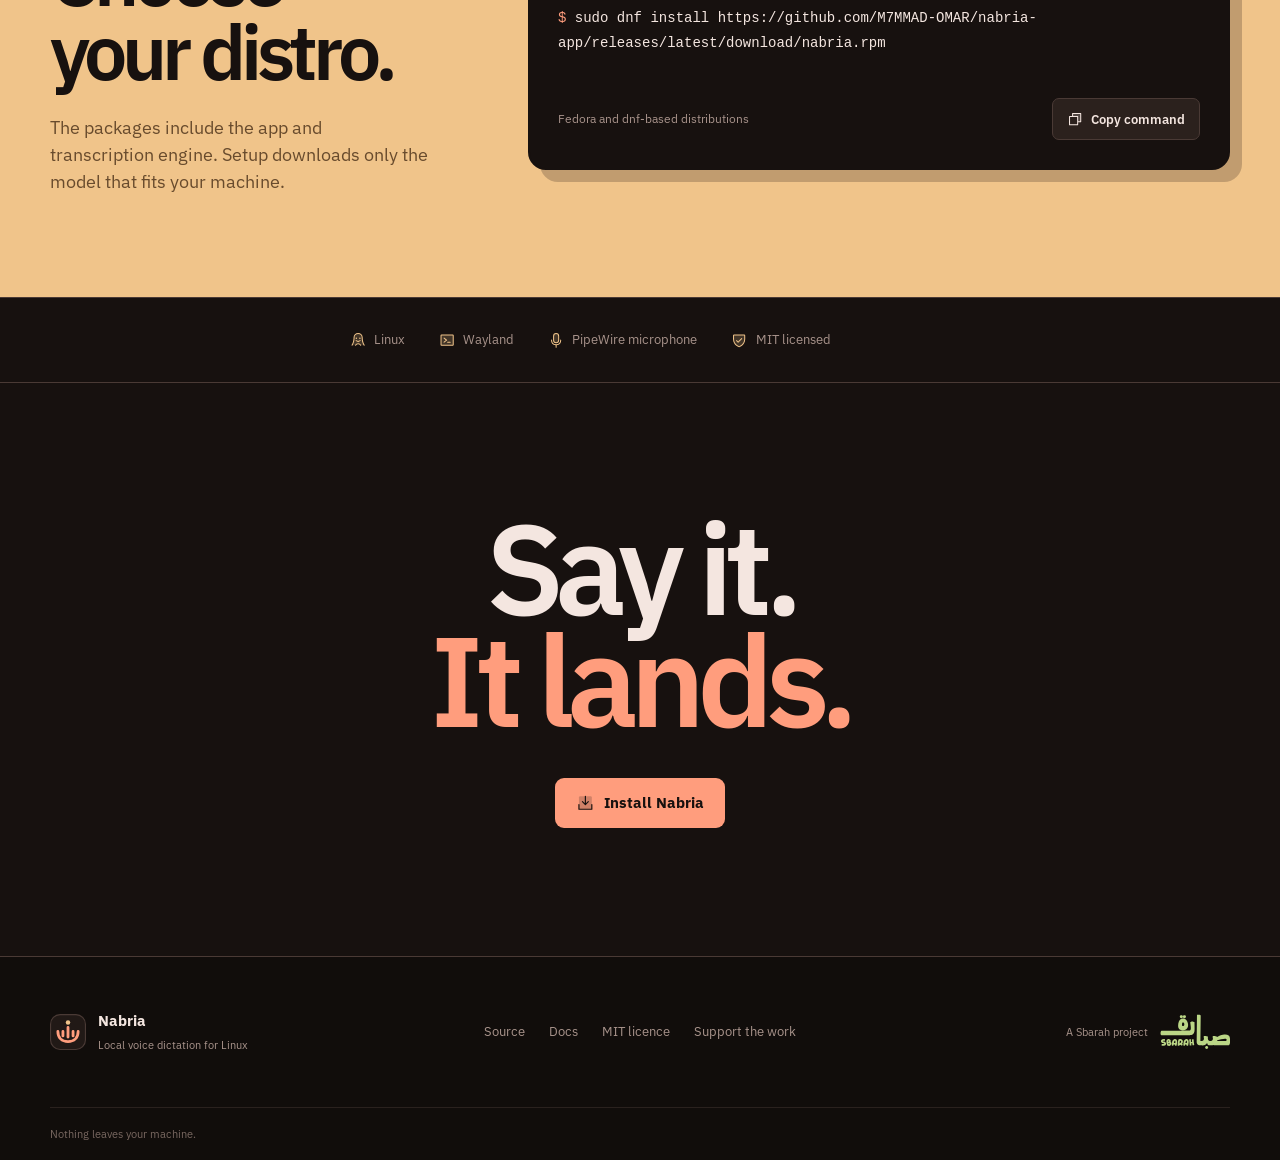
==== commit aa461445: "site: the brand is unvocalised on the English page too The header carries the Arabic name next to th" ====
--- a/docs/index.html
+++ b/docs/index.html
@@ -31,7 +31,7 @@
     <div class="wrap header-inner">
       <a class="brand" href="./" aria-label="Nabria home">
         <img src="assets/nabria-mark.svg?v=2" alt="" width="38" height="38">
-        <span class="brand-name"><strong>Nabria</strong><small lang="ar" dir="rtl">نَبْرة</small></span>
+        <span class="brand-name"><strong>Nabria</strong><small lang="ar" dir="rtl">نبرة</small></span>
       </a>
 
       <div class="header-cluster" id="mobile-menu">
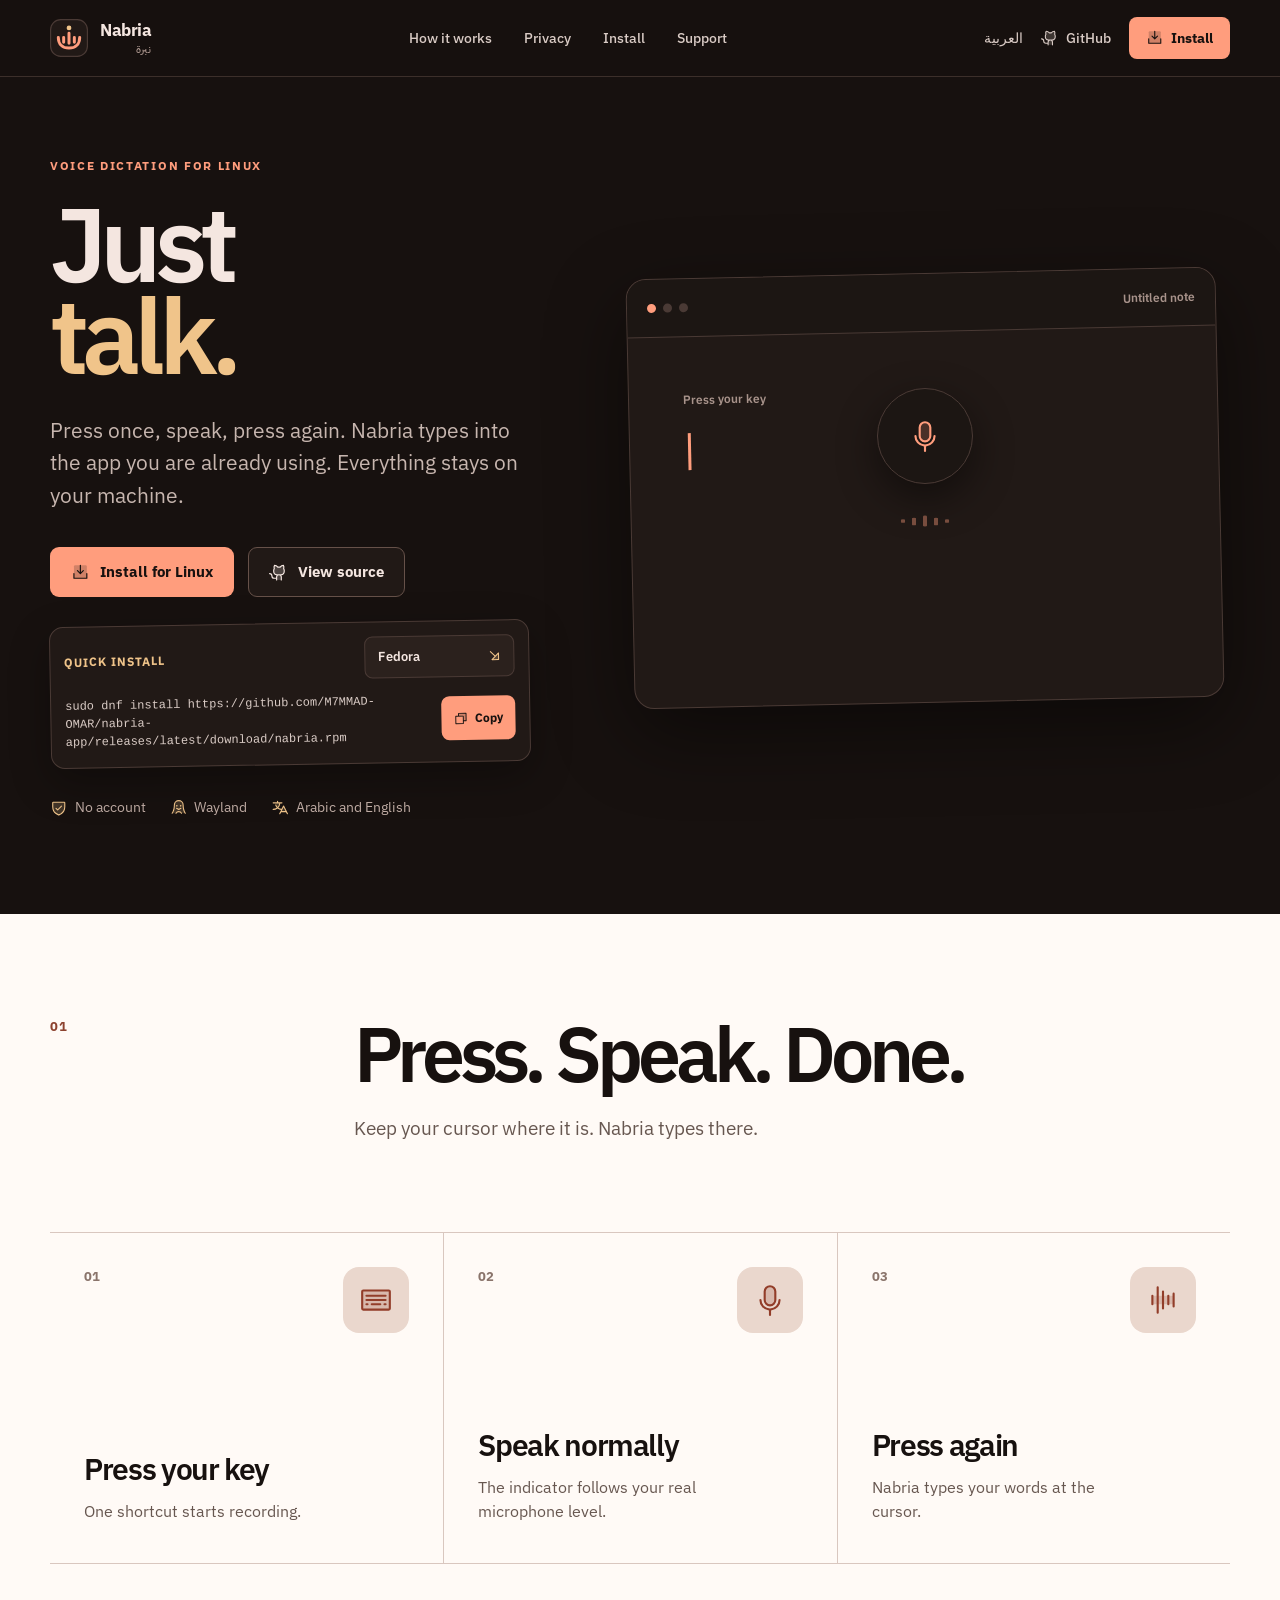
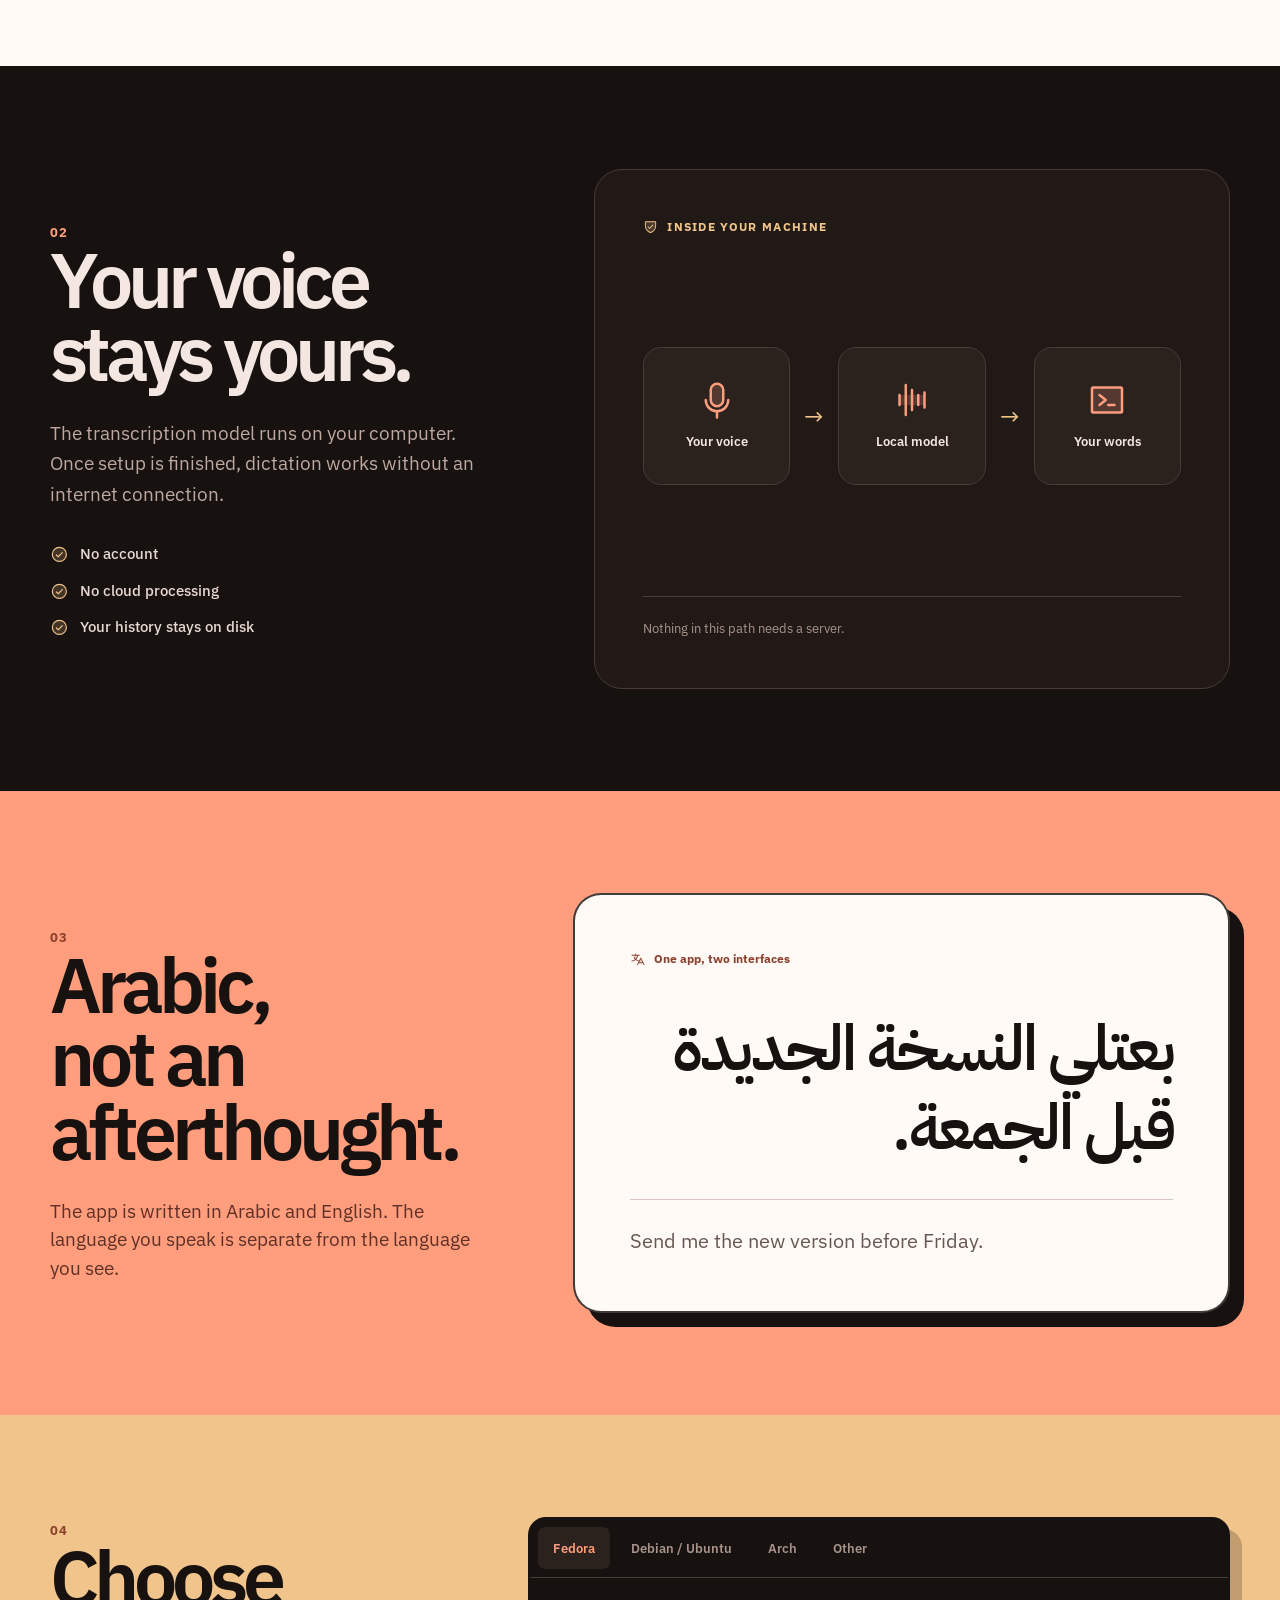
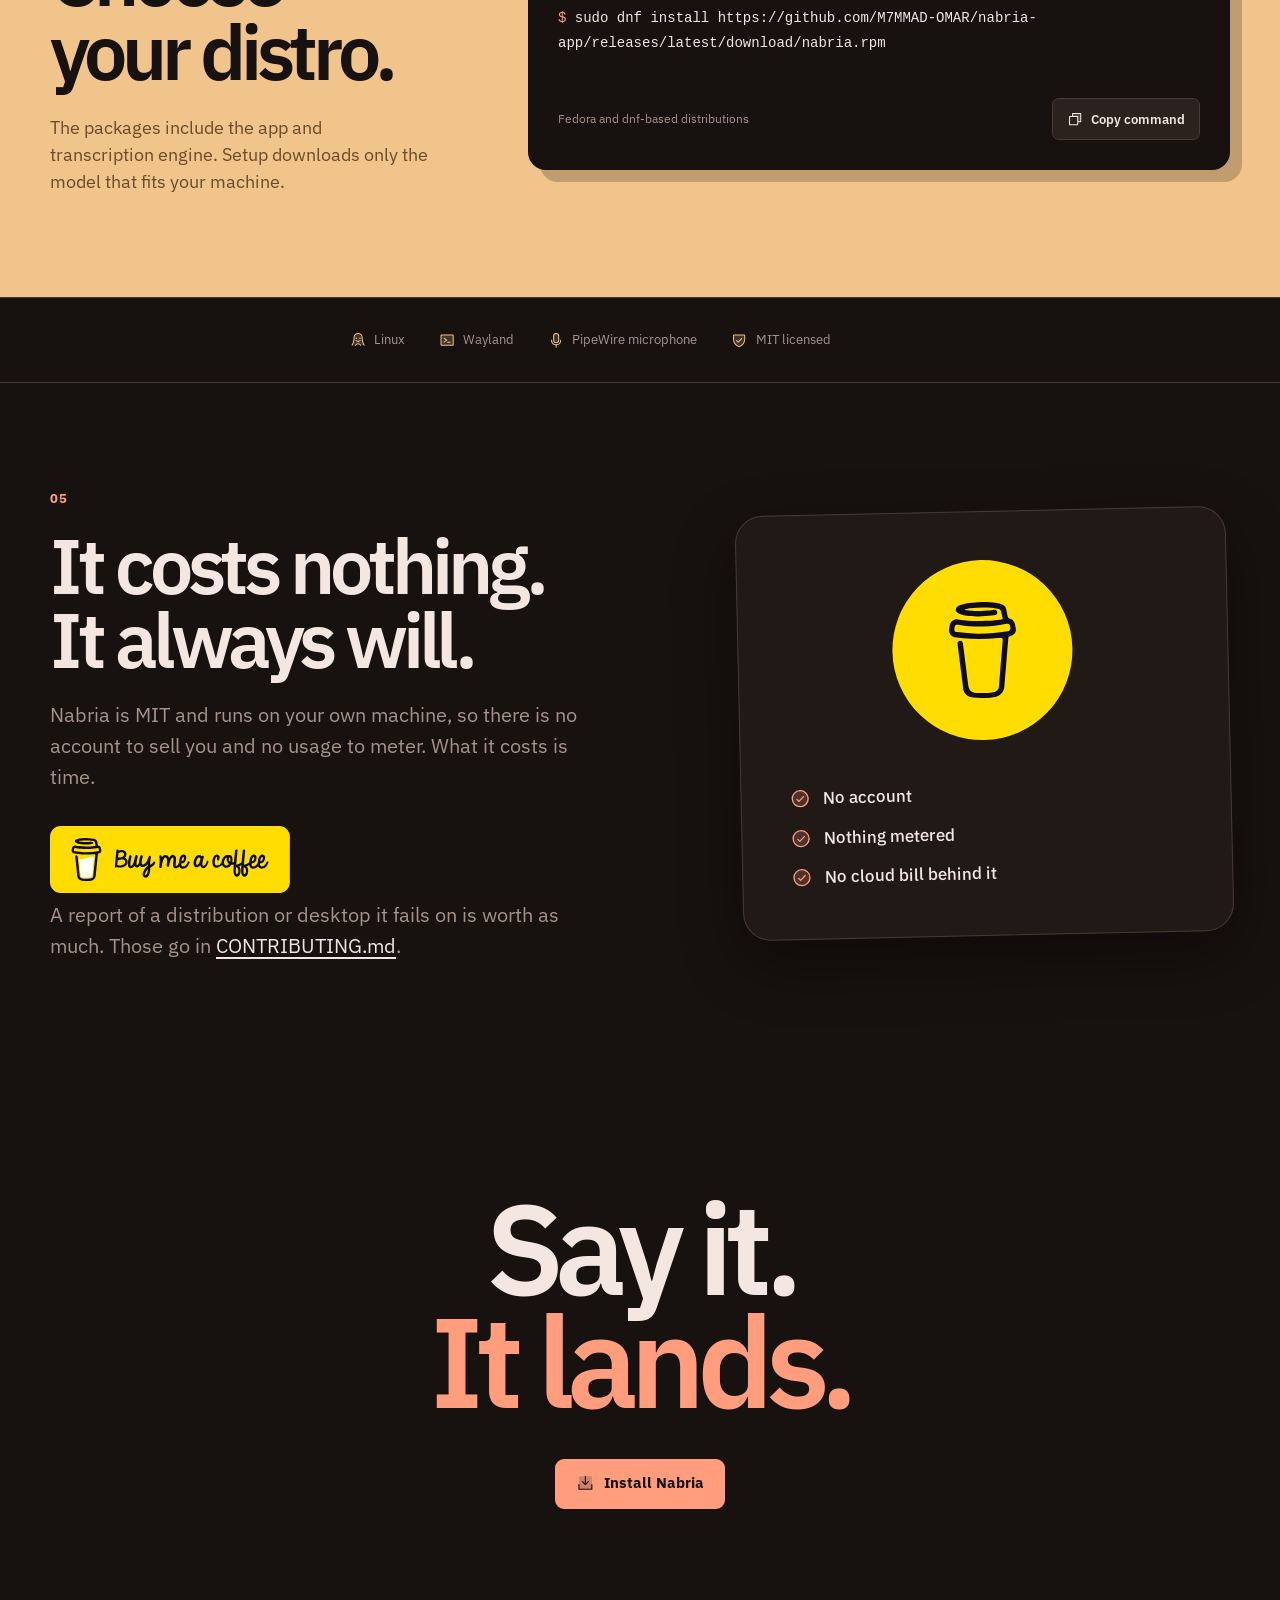
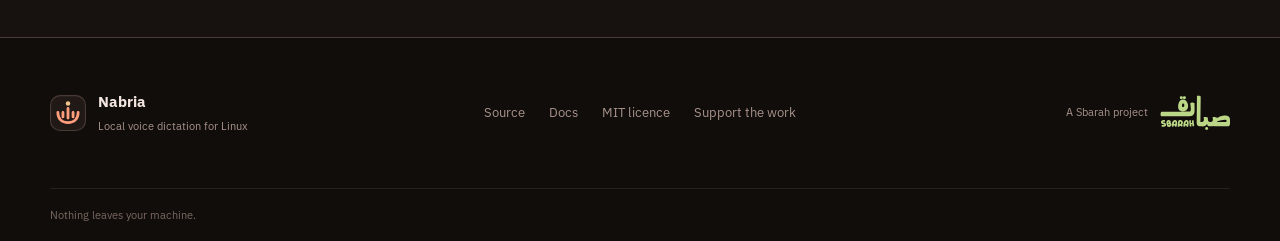
==== commit de3ea22d: "site: a support section, with Buy Me a Coffee's own marks Section 05, on the dark ground before the " ====
--- a/docs/index.html
+++ b/docs/index.html
@@ -20,9 +20,9 @@
   <link rel="alternate" hreflang="ar" href="https://nabria.sbarah.com/ar/">
   <link rel="alternate" hreflang="x-default" href="https://nabria.sbarah.com/">
   <link rel="icon" href="assets/nabria-mark.svg?v=2" type="image/svg+xml">
-  <link rel="preload" href="assets/site.css?v=18" as="style">
-  <link rel="stylesheet" href="assets/site.css?v=18">
-  <script src="assets/site.js?v=18" defer></script>
+  <link rel="preload" href="assets/site.css?v=19" as="style">
+  <link rel="stylesheet" href="assets/site.css?v=19">
+  <script src="assets/site.js?v=19" defer></script>
 </head>
 <body>
   <a class="skip-link" href="#main">Skip to content</a>
@@ -39,6 +39,7 @@
           <a href="#how">How it works</a>
           <a href="#privacy">Privacy</a>
           <a href="#install">Install</a>
+          <a href="#support">Support</a>
         </nav>
 
         <div class="header-actions">
@@ -247,6 +248,29 @@
       </ul>
     </div>
 
+    <section class="section section-dark" id="support" aria-labelledby="support-title">
+      <div class="wrap support-grid">
+        <div class="support-copy">
+          <span class="section-index">05</span>
+          <h2 class="section-title" id="support-title">It costs nothing. It always will.</h2>
+          <p>Nabria is MIT and runs on your own machine, so there is no account to sell you and no usage to meter. What it costs is time.</p>
+          <a class="bmc-button" href="https://www.buymeacoffee.com/m7mmadomar" target="_blank" rel="noopener">
+            <img src="assets/bmc-button.svg" alt="Buy me a coffee" width="240" height="67">
+          </a>
+          <p class="support-alt">A report of a distribution or desktop it fails on is worth as much. Those go in <a href="https://github.com/M7MMAD-OMAR/nabria-app/blob/main/CONTRIBUTING.md">CONTRIBUTING.md</a>.</p>
+        </div>
+
+        <div class="support-panel">
+          <span class="bmc-mark"><img src="assets/bmc-logo.svg" alt="" width="86" height="124"></span>
+          <ul class="support-list">
+            <li><svg class="icon" aria-hidden="true"><use href="assets/icons.svg#icon-check-circle"></use></svg>No account</li>
+            <li><svg class="icon" aria-hidden="true"><use href="assets/icons.svg#icon-check-circle"></use></svg>Nothing metered</li>
+            <li><svg class="icon" aria-hidden="true"><use href="assets/icons.svg#icon-check-circle"></use></svg>No cloud bill behind it</li>
+          </ul>
+        </div>
+      </div>
+    </section>
+
     <section class="closing" aria-labelledby="closing-title">
       <div class="wrap">
         <h2 class="closing-title" id="closing-title">Say it.<br><span>It lands.</span></h2>
--- a/docs/assets/site.css
+++ b/docs/assets/site.css
@@ -1266,6 +1266,114 @@
   color: var(--thinking);
 }
 
+/* Buy Me a Coffee's yellow is #FFDD00 and its ink is #0D0C22. Both live here
+   and nowhere else: the palette at the top of this file is the application's
+   own colours, and a second brand's values do not belong in it. The button and
+   the cup are their files, unmodified, for the same reason. */
+.support-grid {
+  display: grid;
+  grid-template-columns: 1.1fr 0.9fr;
+  gap: clamp(54px, 7vw, 92px);
+  align-items: center;
+}
+
+.support-copy .section-title {
+  margin-block: 20px 22px;
+}
+
+.support-copy p {
+  margin: 0;
+  max-inline-size: 46ch;
+  color: var(--muted);
+  font-size: 20px;
+  line-height: 1.55;
+}
+
+.bmc-button {
+  display: inline-flex;
+  margin-block-start: 34px;
+  border-radius: 12px;
+  transition: transform 220ms ease, box-shadow 220ms ease;
+}
+
+.bmc-button img {
+  display: block;
+  block-size: auto;
+}
+
+.bmc-button:hover,
+.bmc-button:focus-visible {
+  transform: translateY(-3px);
+  box-shadow: 0 14px 34px rgba(255, 221, 0, 0.22);
+}
+
+.support-alt {
+  margin-block-start: 26px;
+  font-size: 15px;
+}
+
+.support-alt a {
+  color: var(--cream);
+  text-decoration: underline;
+  text-underline-offset: 4px;
+}
+
+.support-alt a:hover,
+.support-alt a:focus-visible {
+  color: var(--voice);
+}
+
+.support-panel {
+  position: relative;
+  padding: clamp(34px, 4vw, 48px);
+  border: 1px solid var(--line-dark);
+  border-radius: var(--radius-lg);
+  background: var(--night-raised);
+  box-shadow: 0 22px 60px rgba(0, 0, 0, 0.35);
+  transform: rotate(-1.25deg);
+}
+
+html[dir="rtl"] .support-panel {
+  transform: rotate(1.25deg);
+}
+
+.bmc-mark {
+  display: grid;
+  place-items: center;
+  inline-size: 180px;
+  block-size: 180px;
+  margin-inline: auto;
+  border-radius: 50%;
+  background: #ffdd00;
+}
+
+.bmc-mark img {
+  inline-size: auto;
+  block-size: 96px;
+}
+
+.support-list {
+  margin: clamp(30px, 4vw, 42px) 0 0;
+  padding: 0;
+  list-style: none;
+  display: grid;
+  gap: 14px;
+}
+
+.support-list li {
+  display: flex;
+  align-items: center;
+  gap: 12px;
+  color: var(--cream);
+  font-size: 17px;
+  font-weight: 500;
+}
+
+.support-list .icon {
+  color: var(--voice);
+  flex: none;
+}
+
 .requirements {
   padding-block: 32px;
   border-block: 1px solid var(--line-dark);
@@ -1559,6 +1667,7 @@
   .hero-grid,
   .privacy-grid,
   .language-grid,
+  .support-grid,
   .install-grid {
     grid-template-columns: 1fr;
   }
@@ -1586,6 +1695,7 @@
 
   .privacy-copy,
   .language-copy,
+  .support-copy,
   .install-copy {
     max-inline-size: 720px;
   }
@@ -1595,6 +1705,7 @@
   }
 
   .install-shell,
+  .support-panel,
   .machine-panel {
     inline-size: 100%;
   }
@@ -1689,6 +1800,7 @@
   .section-intro,
   .privacy-copy p,
   .language-copy p,
+  .support-copy p,
   .install-copy p {
     font-size: 17px;
   }
--- a/docs/assets/site.css
+++ b/docs/assets/site.css
@@ -1266,6 +1266,114 @@
   color: var(--thinking);
 }
 
+/* Buy Me a Coffee's yellow is #FFDD00 and its ink is #0D0C22. Both live here
+   and nowhere else: the palette at the top of this file is the application's
+   own colours, and a second brand's values do not belong in it. The button and
+   the cup are their files, unmodified, for the same reason. */
+.support-grid {
+  display: grid;
+  grid-template-columns: 1.1fr 0.9fr;
+  gap: clamp(54px, 7vw, 92px);
+  align-items: center;
+}
+
+.support-copy .section-title {
+  margin-block: 20px 22px;
+}
+
+.support-copy p {
+  margin: 0;
+  max-inline-size: 46ch;
+  color: var(--muted);
+  font-size: 20px;
+  line-height: 1.55;
+}
+
+.bmc-button {
+  display: inline-flex;
+  margin-block-start: 34px;
+  border-radius: 12px;
+  transition: transform 220ms ease, box-shadow 220ms ease;
+}
+
+.bmc-button img {
+  display: block;
+  block-size: auto;
+}
+
+.bmc-button:hover,
+.bmc-button:focus-visible {
+  transform: translateY(-3px);
+  box-shadow: 0 14px 34px rgba(255, 221, 0, 0.22);
+}
+
+.support-alt {
+  margin-block-start: 26px;
+  font-size: 15px;
+}
+
+.support-alt a {
+  color: var(--cream);
+  text-decoration: underline;
+  text-underline-offset: 4px;
+}
+
+.support-alt a:hover,
+.support-alt a:focus-visible {
+  color: var(--voice);
+}
+
+.support-panel {
+  position: relative;
+  padding: clamp(34px, 4vw, 48px);
+  border: 1px solid var(--line-dark);
+  border-radius: var(--radius-lg);
+  background: var(--night-raised);
+  box-shadow: 0 22px 60px rgba(0, 0, 0, 0.35);
+  transform: rotate(-1.25deg);
+}
+
+html[dir="rtl"] .support-panel {
+  transform: rotate(1.25deg);
+}
+
+.bmc-mark {
+  display: grid;
+  place-items: center;
+  inline-size: 180px;
+  block-size: 180px;
+  margin-inline: auto;
+  border-radius: 50%;
+  background: #ffdd00;
+}
+
+.bmc-mark img {
+  inline-size: auto;
+  block-size: 96px;
+}
+
+.support-list {
+  margin: clamp(30px, 4vw, 42px) 0 0;
+  padding: 0;
+  list-style: none;
+  display: grid;
+  gap: 14px;
+}
+
+.support-list li {
+  display: flex;
+  align-items: center;
+  gap: 12px;
+  color: var(--cream);
+  font-size: 17px;
+  font-weight: 500;
+}
+
+.support-list .icon {
+  color: var(--voice);
+  flex: none;
+}
+
 .requirements {
   padding-block: 32px;
   border-block: 1px solid var(--line-dark);
@@ -1559,6 +1667,7 @@
   .hero-grid,
   .privacy-grid,
   .language-grid,
+  .support-grid,
   .install-grid {
     grid-template-columns: 1fr;
   }
@@ -1586,6 +1695,7 @@
 
   .privacy-copy,
   .language-copy,
+  .support-copy,
   .install-copy {
     max-inline-size: 720px;
   }
@@ -1595,6 +1705,7 @@
   }
 
   .install-shell,
+  .support-panel,
   .machine-panel {
     inline-size: 100%;
   }
@@ -1689,6 +1800,7 @@
   .section-intro,
   .privacy-copy p,
   .language-copy p,
+  .support-copy p,
   .install-copy p {
     font-size: 17px;
   }
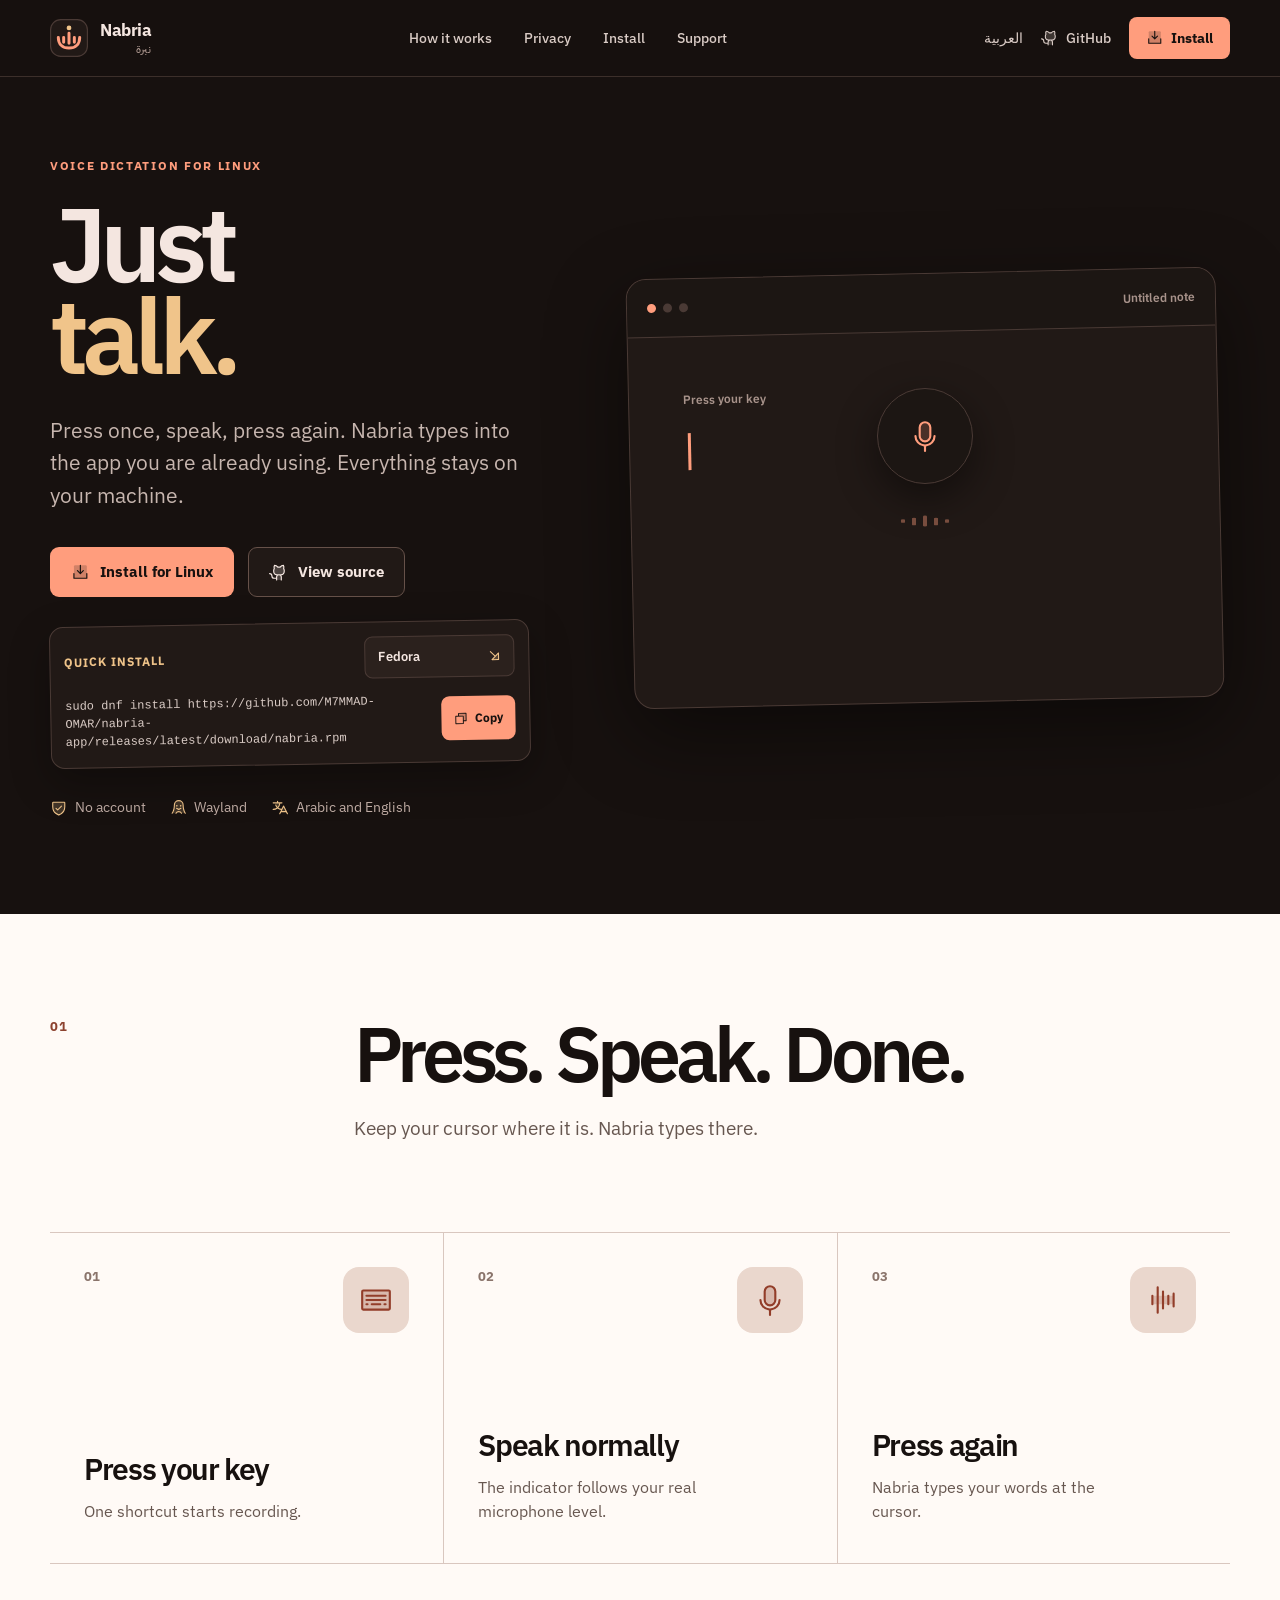
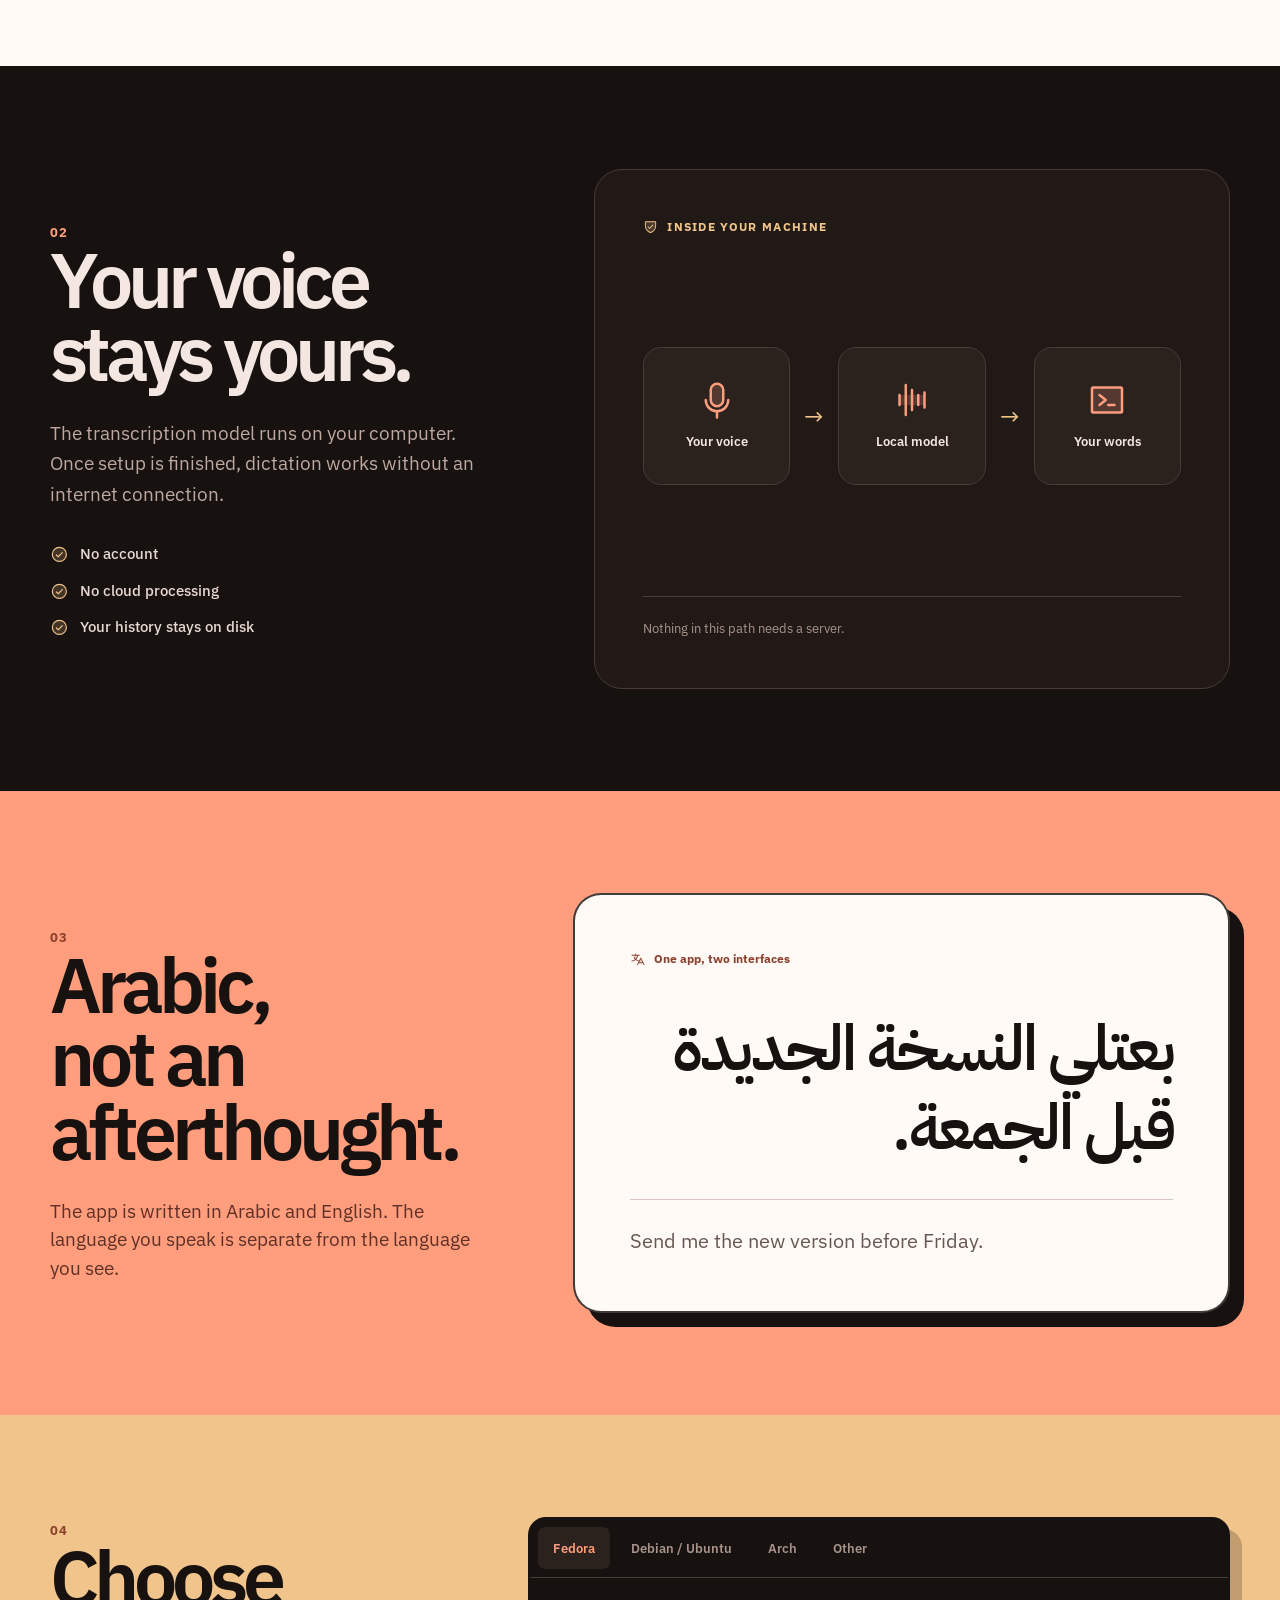
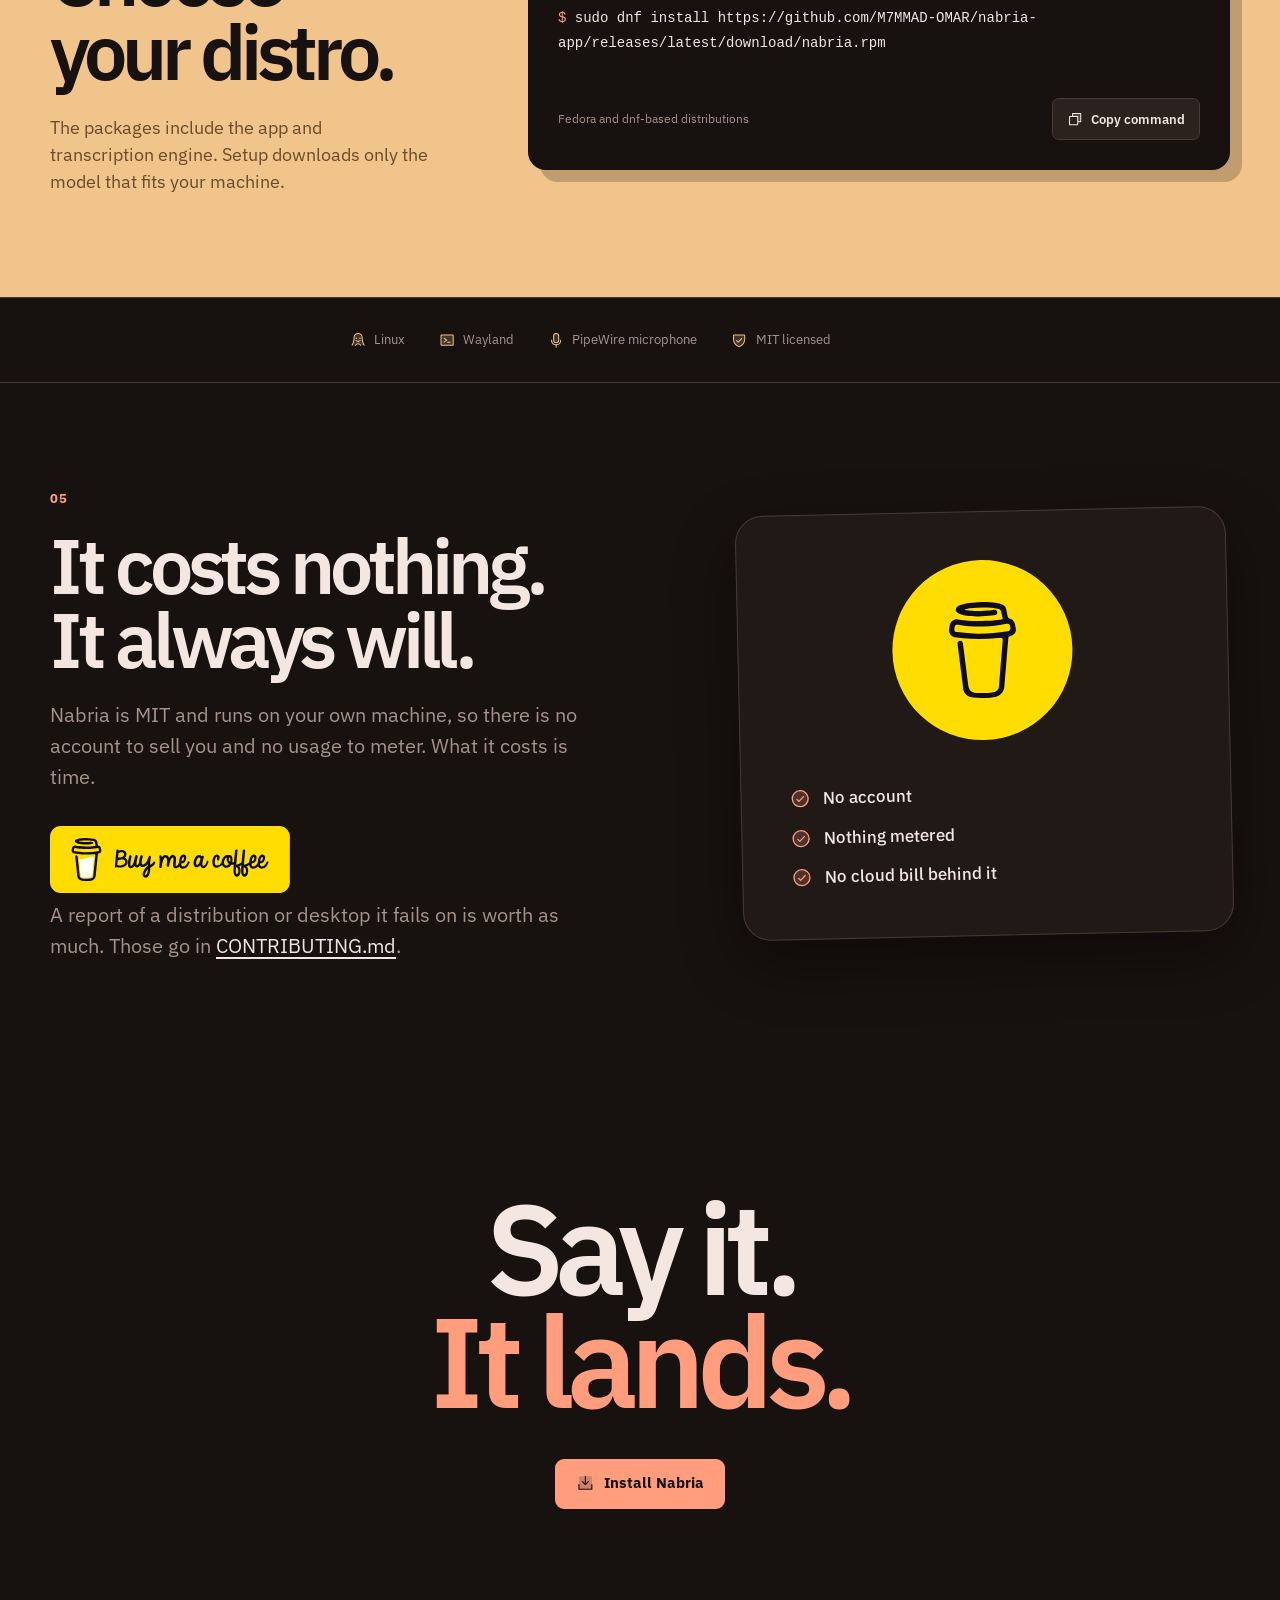
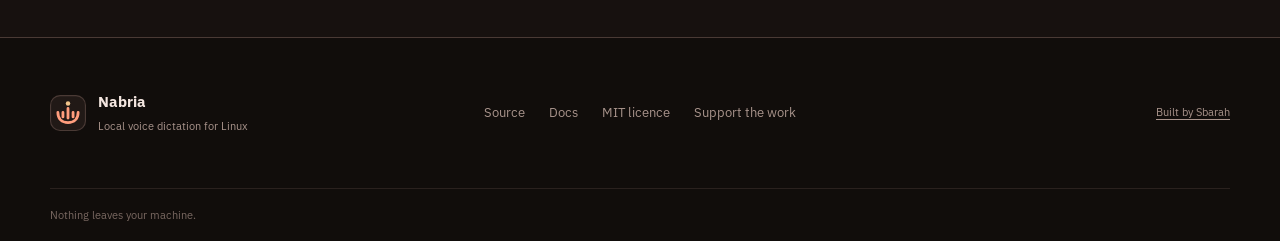
==== commit 0dd871dc: "Use text attribution links instead of maker logos" ====
--- a/docs/index.html
+++ b/docs/index.html
@@ -283,7 +283,7 @@
     <div class="wrap footer-main">
       <a class="footer-brand" href="./"><img src="assets/nabria-mark.svg?v=2" alt="" width="36" height="36"><span><strong>Nabria</strong><small>Local voice dictation for Linux</small></span></a>
       <nav class="footer-links" aria-label="Footer navigation"><a href="https://github.com/M7MMAD-OMAR/nabria-app">Source</a><a href="https://github.com/M7MMAD-OMAR/nabria-app/blob/main/README.md">Docs</a><a href="https://github.com/M7MMAD-OMAR/nabria-app/blob/main/LICENSE">MIT licence</a><a href="https://buymeacoffee.com/m7mmadomar">Support the work</a></nav>
-      <a class="sbarah-link" href="https://sbarah.com" aria-label="Visit Sbarah"><span>A Sbarah project</span><img src="assets/sbarah-logo.svg" alt="Sbarah" width="70" height="37"></a>
+      <a class="sbarah-link" href="https://sbarah.com" aria-label="Visit Sbarah"><span>Built by Sbarah</span></a>
     </div>
     <div class="wrap footer-bottom"><span>Nothing leaves your machine.</span></div>
   </footer>
--- a/docs/assets/site.css
+++ b/docs/assets/site.css
@@ -1494,12 +1494,8 @@
   gap: 12px;
   color: var(--muted);
   font-size: 11px;
-  text-decoration: none;
-}
-
-.sbarah-link img {
-  inline-size: 70px;
-  block-size: 37px;
+  text-decoration: underline;
+  text-underline-offset: 3px;
 }
 
 .sbarah-link:hover span,
--- a/docs/assets/site.css
+++ b/docs/assets/site.css
@@ -1494,12 +1494,8 @@
   gap: 12px;
   color: var(--muted);
   font-size: 11px;
-  text-decoration: none;
-}
-
-.sbarah-link img {
-  inline-size: 70px;
-  block-size: 37px;
+  text-decoration: underline;
+  text-underline-offset: 3px;
 }
 
 .sbarah-link:hover span,
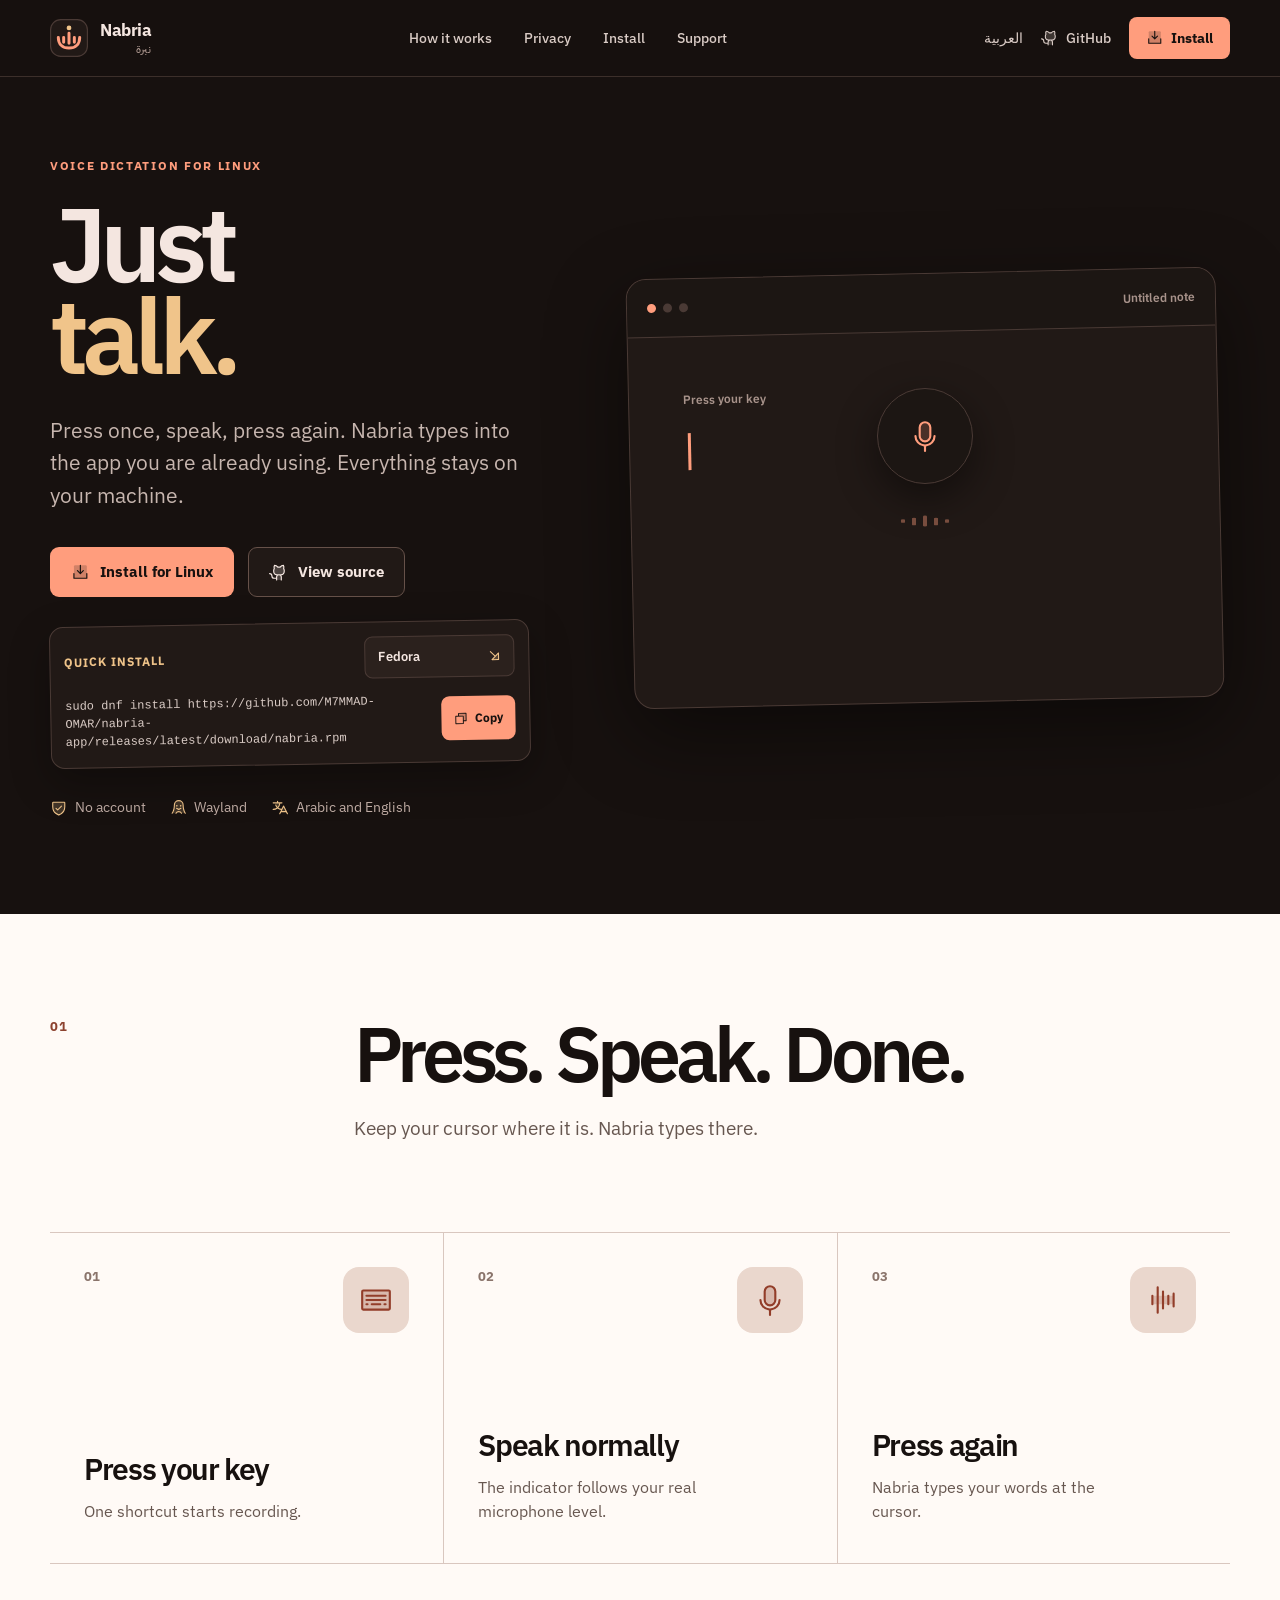
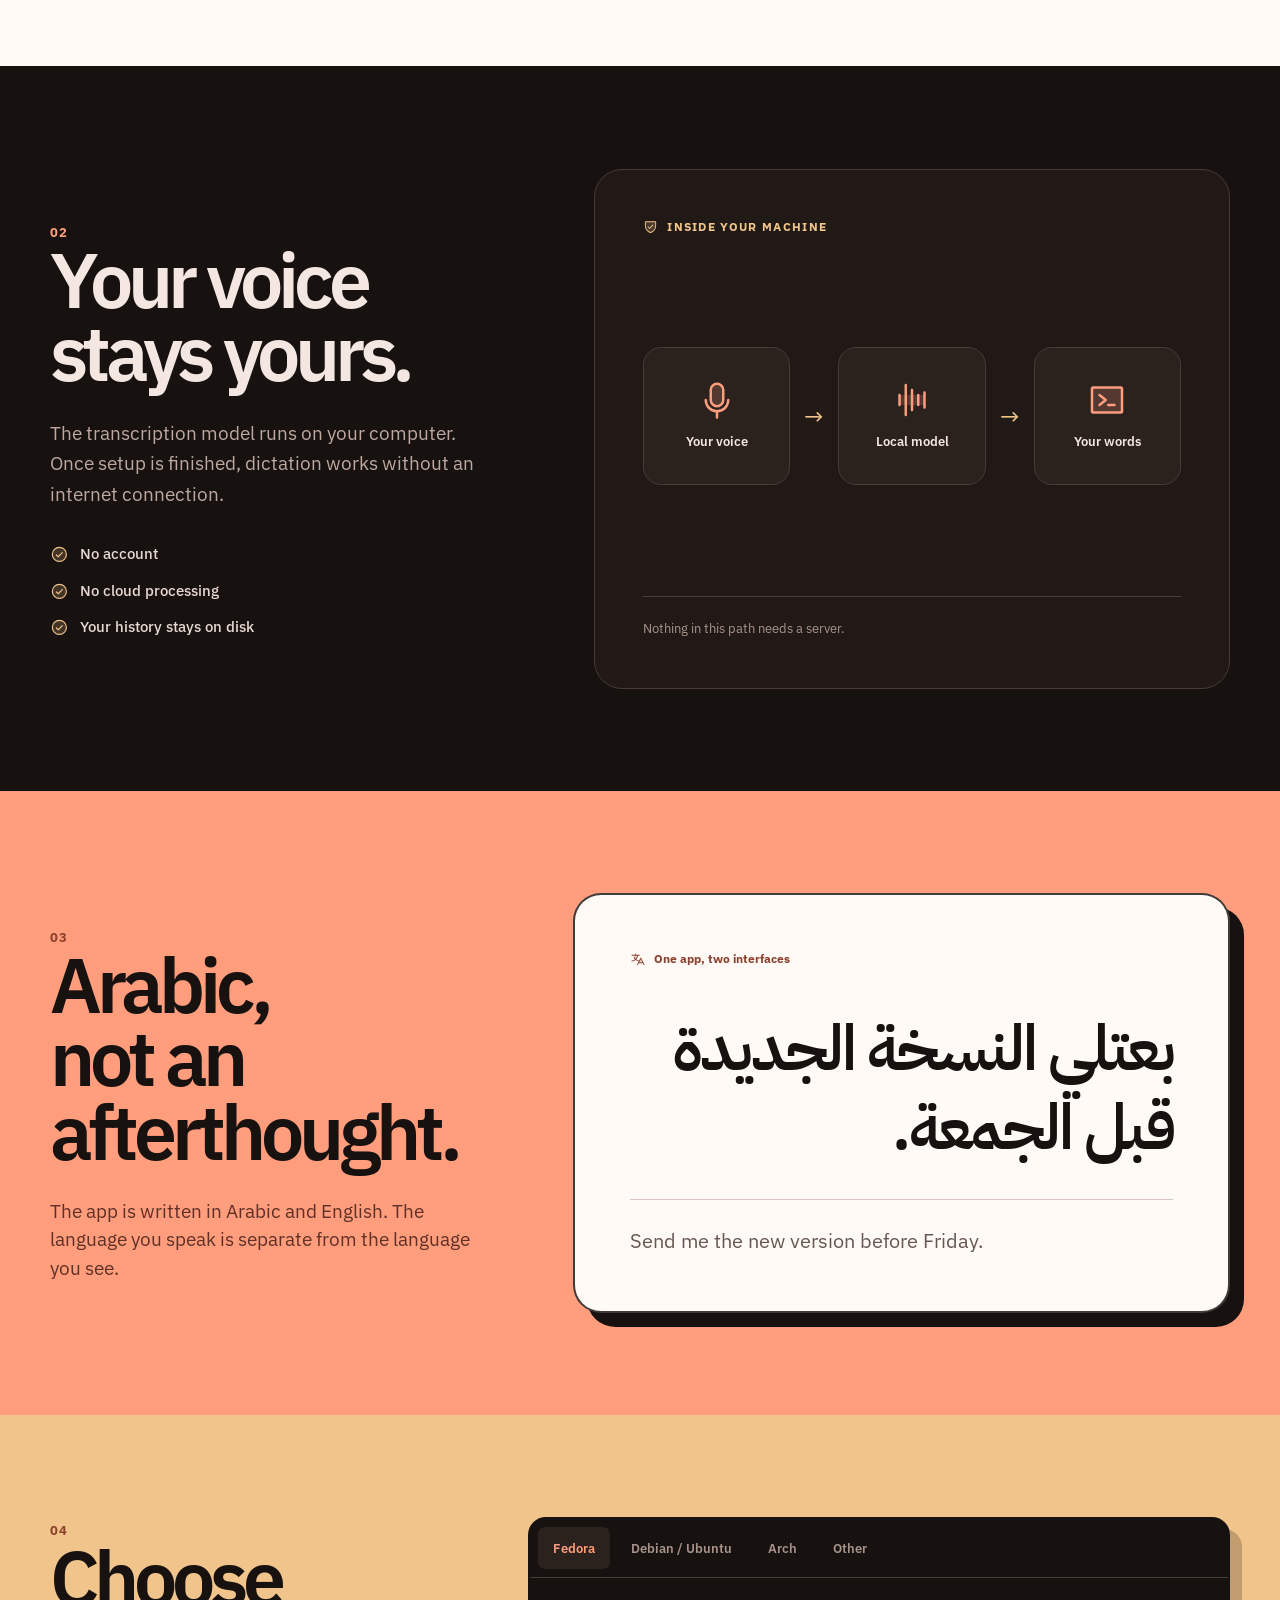
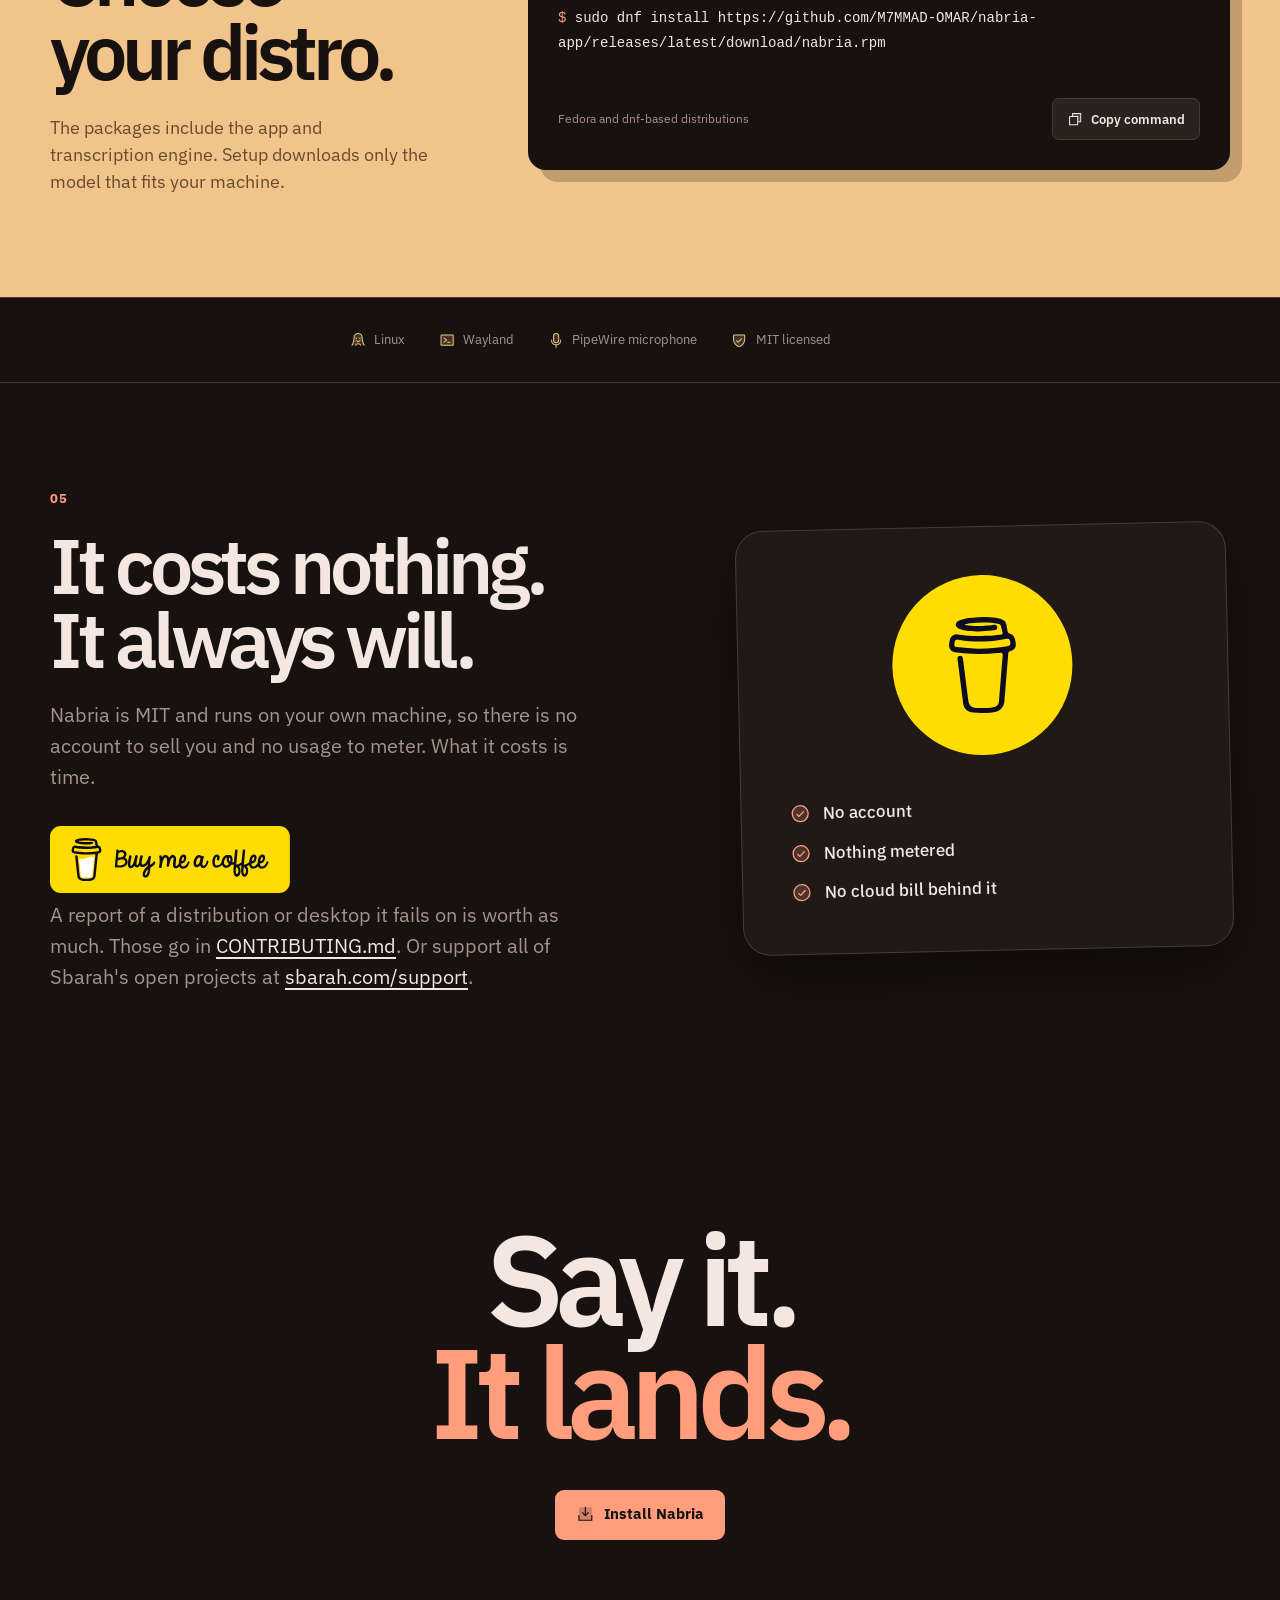
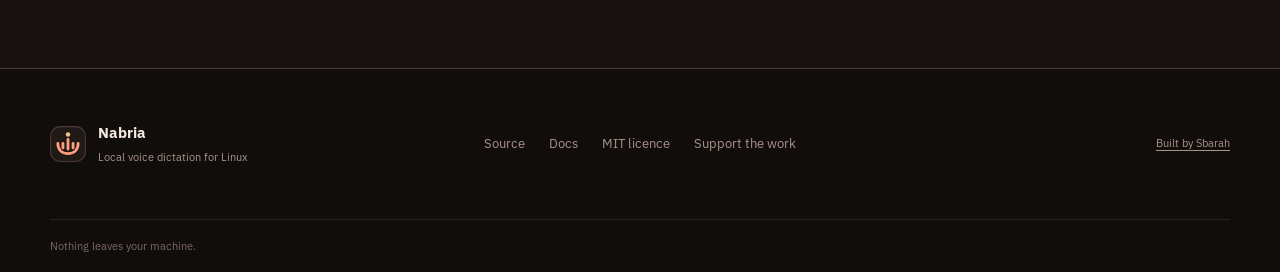
==== commit ad4c9e48: "Link the open projects to the shared sbarah.com/support page Adds the Support Sbarah badge (light an" ====
--- a/docs/index.html
+++ b/docs/index.html
@@ -257,7 +257,7 @@
           <a class="bmc-button" href="https://www.buymeacoffee.com/m7mmadomar" target="_blank" rel="noopener">
             <img src="assets/bmc-button.svg" alt="Buy me a coffee" width="240" height="67">
           </a>
-          <p class="support-alt">A report of a distribution or desktop it fails on is worth as much. Those go in <a href="https://github.com/M7MMAD-OMAR/nabria-app/blob/main/CONTRIBUTING.md">CONTRIBUTING.md</a>.</p>
+          <p class="support-alt">A report of a distribution or desktop it fails on is worth as much. Those go in <a href="https://github.com/M7MMAD-OMAR/nabria-app/blob/main/CONTRIBUTING.md">CONTRIBUTING.md</a>. Or support all of Sbarah's open projects at <a href="https://sbarah.com/support">sbarah.com/support</a>.</p>
         </div>
 
         <div class="support-panel">
@@ -282,7 +282,7 @@
   <footer class="site-footer">
     <div class="wrap footer-main">
       <a class="footer-brand" href="./"><img src="assets/nabria-mark.svg?v=2" alt="" width="36" height="36"><span><strong>Nabria</strong><small>Local voice dictation for Linux</small></span></a>
-      <nav class="footer-links" aria-label="Footer navigation"><a href="https://github.com/M7MMAD-OMAR/nabria-app">Source</a><a href="https://github.com/M7MMAD-OMAR/nabria-app/blob/main/README.md">Docs</a><a href="https://github.com/M7MMAD-OMAR/nabria-app/blob/main/LICENSE">MIT licence</a><a href="https://buymeacoffee.com/m7mmadomar">Support the work</a></nav>
+      <nav class="footer-links" aria-label="Footer navigation"><a href="https://github.com/M7MMAD-OMAR/nabria-app">Source</a><a href="https://github.com/M7MMAD-OMAR/nabria-app/blob/main/README.md">Docs</a><a href="https://github.com/M7MMAD-OMAR/nabria-app/blob/main/LICENSE">MIT licence</a><a href="https://sbarah.com/support">Support the work</a></nav>
       <a class="sbarah-link" href="https://sbarah.com" aria-label="Visit Sbarah"><span>Built by Sbarah</span></a>
     </div>
     <div class="wrap footer-bottom"><span>Nothing leaves your machine.</span></div>
